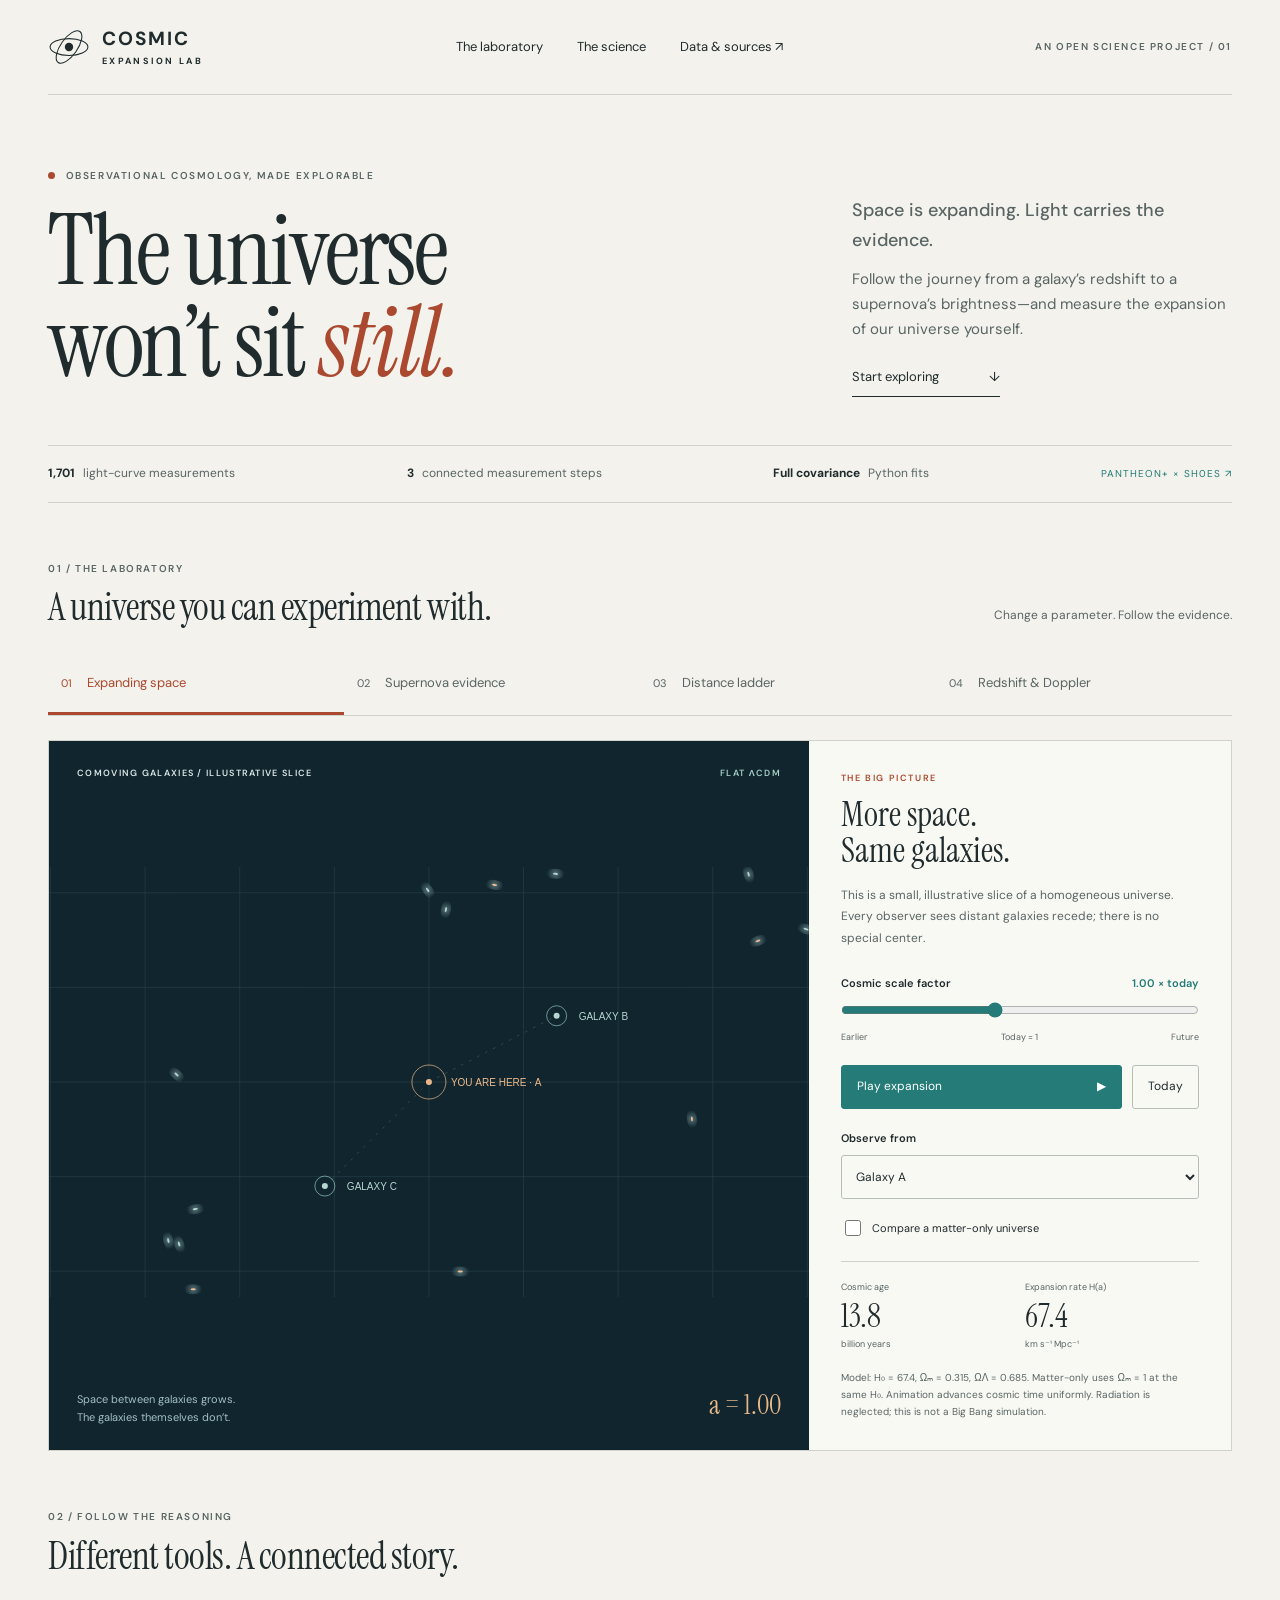
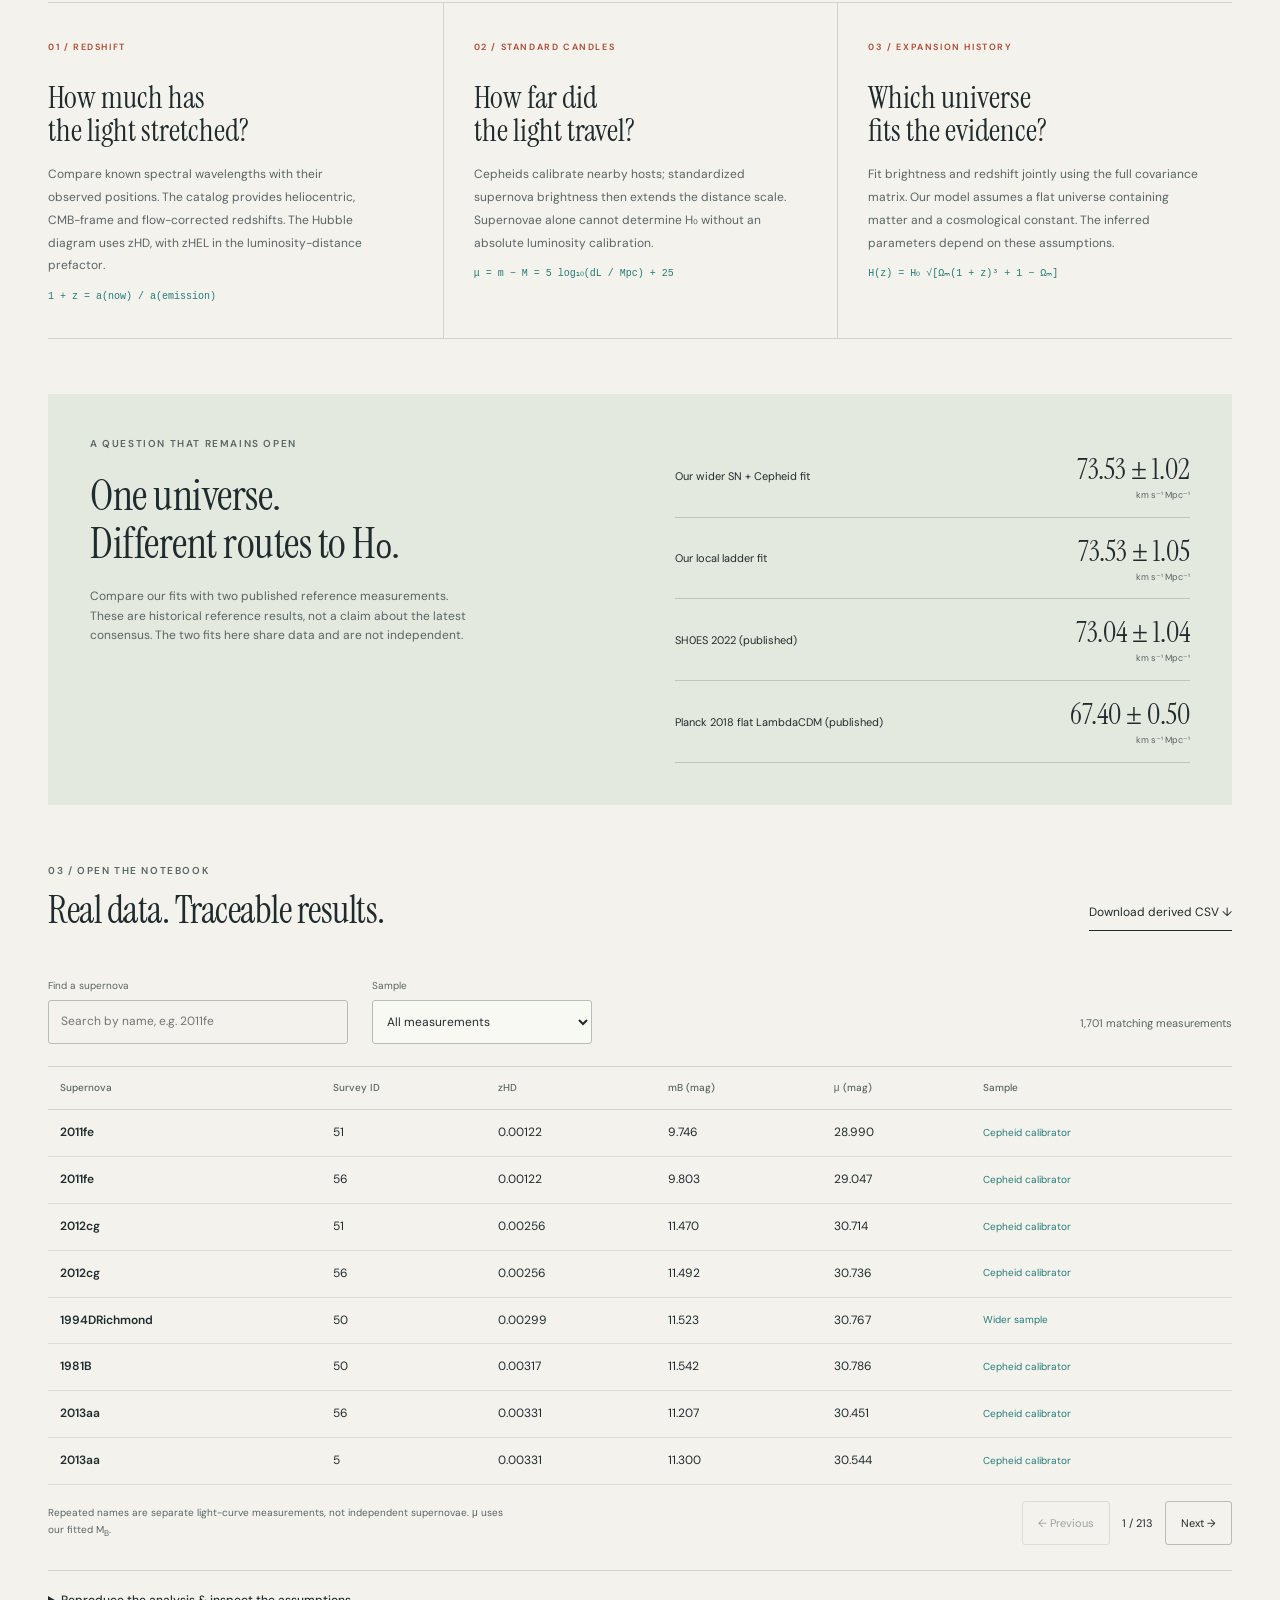
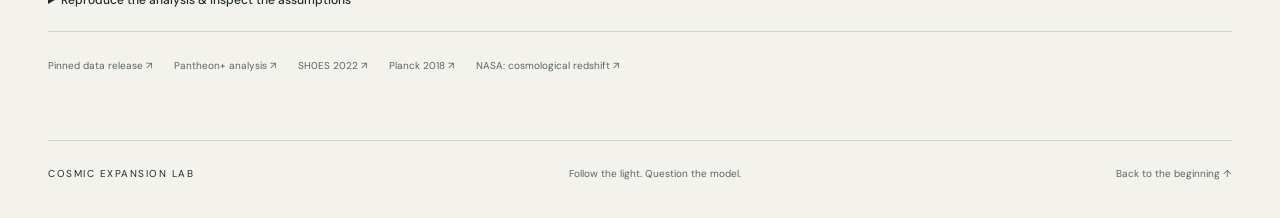
==== web/index.html @ a5940d24 "Build cosmic expansion lab with real Pantheon+ data and covariance fits" ====
<!doctype html>
<html lang="en">
<head>
  <meta charset="utf-8"><meta name="viewport" content="width=device-width,initial-scale=1">
  <title>Cosmic Expansion Lab — From light to the expanding universe</title>
  <meta name="description" content="Explore cosmic expansion with real Pantheon+ supernovae, Cepheid-calibrated distances, cosmological redshift and reproducible Python fits.">
  <link rel="stylesheet" href="style.css"><script src="app.js" defer></script>
</head>
<body>
<a class="skip" href="#laboratory">Skip to the laboratory</a>
<header><a class="brand" href="#"><svg viewBox="0 0 40 40" aria-hidden="true"><circle cx="20" cy="20" r="4"/><ellipse cx="20" cy="20" rx="18" ry="8" fill="none" stroke="currentColor"/><ellipse cx="20" cy="20" rx="8" ry="18" fill="none" stroke="currentColor" transform="rotate(35 20 20)"/></svg><span>COSMIC<span class="brand-sub">EXPANSION LAB</span></span></a><nav aria-label="Main navigation"><a href="#laboratory">The laboratory</a><a href="#methods">The science</a><a href="#catalog">Data & sources <span aria-hidden="true">↗</span></a></nav><span class="edition">AN OPEN SCIENCE PROJECT / 01</span></header>
<main>
<section class="intro"><div><p class="eyebrow"><span class="dot"></span> OBSERVATIONAL COSMOLOGY, MADE EXPLORABLE</p><h1>The universe<br>won’t sit <em>still.</em></h1></div><div class="intro-copy"><p>Space is expanding. Light carries the evidence.</p><p>Follow the journey from a galaxy’s redshift to a supernova’s brightness—and measure the expansion of our universe yourself.</p><a class="text-link" href="#laboratory">Start exploring <span aria-hidden="true">↓</span></a></div></section>
<div class="data-strip"><span><b id="count">1,701</b> light-curve measurements</span><span><b>3</b> connected measurement steps</span><span><b>Full covariance</b> Python fits</span><a href="https://github.com/PantheonPlusSH0ES/DataRelease" target="_blank" rel="noreferrer">PANTHEON+ × SH0ES <span aria-hidden="true">↗</span></a></div>
<section id="laboratory" aria-labelledby="lab-title"><div class="section-heading"><div><p class="eyebrow">01 / THE LABORATORY</p><h2 id="lab-title">A universe you can experiment with.</h2></div><p>Change a parameter. Follow the evidence.</p></div>
<div class="tabs" role="tablist" aria-label="Experiments"><button id="tab-expansion" role="tab" aria-selected="true" aria-controls="panel-expansion" data-panel="expansion">01 <span>Expanding space</span></button><button id="tab-evidence" role="tab" aria-selected="false" aria-controls="panel-evidence" tabindex="-1" data-panel="evidence">02 <span>Supernova evidence</span></button><button id="tab-ladder" role="tab" aria-selected="false" aria-controls="panel-ladder" tabindex="-1" data-panel="ladder">03 <span>Distance ladder</span></button><button id="tab-redshift" role="tab" aria-selected="false" aria-controls="panel-redshift" tabindex="-1" data-panel="redshift">04 <span>Redshift & Doppler</span></button></div>
<div id="load-status" role="status">Loading the pinned scientific dataset…</div>
<section class="experiment" id="panel-expansion" role="tabpanel" aria-labelledby="tab-expansion"><div class="visual"><div class="visual-top"><span>COMOVING GALAXIES / ILLUSTRATIVE SLICE</span><span class="live">FLAT ΛCDM</span></div><canvas id="universe" role="img" aria-label="Illustrative galaxy positions separating as the cosmic scale factor increases. Galaxies retain their physical size."></canvas><div class="visual-bottom"><span>Space between galaxies grows.<br>The galaxies themselves don’t.</span><span id="scale-badge">a = 1.00</span></div></div><aside class="controls"><p class="eyebrow">THE BIG PICTURE</p><h3>More space.<br>Same galaxies.</h3><p>This is a small, illustrative slice of a homogeneous universe. Every observer sees distant galaxies recede; there is no special center.</p><label for="scale">Cosmic scale factor <output id="scale-output">1.00 × today</output></label><input id="scale" type="range" min="0.25" max="2" step="any" value="1"><div class="range-ends"><span>Earlier</span><span>Today = 1</span><span>Future</span></div><div class="button-row"><button id="play" class="primary">Play expansion <span aria-hidden="true">▶</span></button><button id="today">Today</button></div><label for="observer">Observe from</label><select id="observer"><option value="0">Galaxy A</option><option value="1">Galaxy B</option><option value="2">Galaxy C</option></select><label class="check"><input id="matter-only" type="checkbox"> Compare a matter-only universe</label><div class="readouts"><div><span>Cosmic age</span><b id="age">—</b><small>billion years</small></div><div><span>Expansion rate H(a)</span><b id="hubble">—</b><small>km s⁻¹ Mpc⁻¹</small></div></div><p class="fine">Model: H₀ = 67.4, Ωₘ = 0.315, ΩΛ = 0.685. Matter-only uses Ωₘ = 1 at the same H₀. Animation advances cosmic time uniformly. Radiation is neglected; this is not a Big Bang simulation.</p></aside></section>
<section class="experiment" id="panel-evidence" role="tabpanel" aria-labelledby="tab-evidence" hidden><div class="visual plot"><div class="visual-top"><span>THE HUBBLE DIAGRAM / REAL MEASUREMENTS</span><span id="plot-count"></span></div><canvas id="hubble-plot" role="img" aria-label="Measured supernova distance modulus versus logarithmic redshift, with a flat LambdaCDM prediction. The data table below provides numeric values."></canvas><div class="visual-bottom"><span><i class="legend-dot"></i> Supernovae <i class="legend-line"></i> Your model</span><span id="plot-detail">Select a point to inspect a supernova</span></div></div><aside class="controls"><p class="eyebrow">STANDARDIZABLE CANDLES</p><h3>Fainter means<br>farther away.</h3><p>Type Ia supernovae provide distances after brightness corrections. Compare real measurements with your cosmological model.</p><label for="h0">Hubble constant H₀ <output id="h0-output">73.0</output></label><input id="h0" type="range" min="55" max="85" step="any" value="73"><label for="omega">Matter fraction Ωₘ <output id="omega-output">0.33</output></label><input id="omega" type="range" min="0.1" max="0.6" step="any" value="0.33"><label class="check"><input id="residuals" type="checkbox"> Show residuals from your model</label><button id="best-fit" class="primary">Restore Python best fit <span aria-hidden="true">↗</span></button><div class="fit-result"><span>FULL-COVARIANCE PYTHON FIT</span><b id="fit-value">—</b><small>km s⁻¹ Mpc⁻¹ · local Gaussian 1σ</small><p id="fit-meta"></p></div><p class="fine">Only non-calibrators with zHD &gt; 0.01 are plotted. Distances use the Python fit’s fixed absolute magnitude. Slider changes are model previews, not new fits. Point selection is also available below.</p><label for="sn-select">Inspect a plotted measurement</label><select id="sn-select"></select></aside></section>
<section class="experiment" id="panel-ladder" role="tabpanel" aria-labelledby="tab-ladder" hidden><div class="ladder-visual"><p class="eyebrow">FROM NEARBY STARS TO DISTANT GALAXIES</p><h3>One measurement<br>builds on another.</h3><ol class="ladder"><li><span class="rung">01</span><div><h4>Geometric anchors</h4><p>Parallaxes, eclipsing binaries and masers set absolute distances.</p><span class="tag">UPSTREAM CALIBRATION</span></div></li><li><span class="rung">02</span><div><h4>Cepheid variable stars</h4><p>The period–luminosity relation gives distances to nearby supernova host galaxies.</p><span class="tag">RELEASED HOST DISTANCES</span></div></li><li><span class="rung">03</span><div><h4>Type Ia supernovae</h4><p>Calibrate their standardized luminosity, then reach into the Hubble flow.</p><span class="tag">FITTED HERE WITH FULL COVARIANCE</span></div></li></ol></div><aside class="controls"><p class="eyebrow">INSPECT A REAL CALIBRATOR</p><h3>A bridge<br>between scales.</h3><label for="calibrator">Supernova / survey / row</label><select id="calibrator"></select><div class="calibration-values"><div><span>Cepheid host modulus μ</span><b id="ceph-mu">—</b></div><div><span>Host distance</span><b id="ceph-distance">—</b></div><div><span>Standardized apparent m<sub>B</sub></span><b id="ceph-mb">—</b></div><div><span>Individual M<sub>B</sub> = m<sub>B</sub> − μ</span><b id="ceph-absolute">—</b></div></div><div class="fit-result"><span>LOCAL LADDER FIT · FIXED Ωₘ = 0.3</span><b id="local-value">—</b><small>km s⁻¹ Mpc⁻¹ · local Gaussian 1σ</small></div><p class="fine">An individual calibrator is noisy. The Python analysis fits the correlated sample jointly. It uses published Cepheid-host distance moduli; it does not remeasure raw Cepheid periods or photometry.</p></aside></section>
<section class="experiment" id="panel-redshift" role="tabpanel" aria-labelledby="tab-redshift" hidden><div class="redshift-visual"><div class="visual-top"><span>LIGHT STRETCHES WITH SPACE</span><span>WAVELENGTH DEMONSTRATION</span></div><canvas id="wave" role="img" aria-label="Illustration of a rest-frame wave and a longer observed wave. This is not a measured spectrum."></canvas><div class="equation">1 + z = λ<sub>observed</sub> / λ<sub>rest</sub></div><p>Measured redshift. Illustrative spectral line.</p></div><aside class="controls"><p class="eyebrow">READING THE LIGHT</p><h3>A shift<br>toward red.</h3><label for="redshift-sn">Use a real catalog redshift</label><select id="redshift-sn"></select><label for="redshift-z">Heliocentric redshift z <output id="z-output">0.10</output></label><input id="redshift-z" type="range" min="0" max="2.3" step="any" value="0.1"><p id="z-origin" class="fine"></p><label for="line">Illustrative rest-frame line</label><select id="line"><option value="656.28">Hα · 656.28 nm</option><option value="486.13">Hβ · 486.13 nm</option><option value="500.7">[O III] · 500.70 nm</option></select><div class="calibration-values"><div><span>Observed wavelength</span><b id="observed-wave">—</b></div><div><span>Low-z approximation cz</span><b id="cz">—</b></div><div><span>Relativistic Doppler equivalent</span><b id="doppler">—</b></div></div><p class="notice">Cosmological redshift is caused by expanding space. The Doppler equivalent is a comparison, not the galaxy’s cosmological recession velocity. The approximation v ≈ cz is useful only at low redshift.</p></aside></section>
</section>
<section id="methods"><div class="section-heading"><div><p class="eyebrow">02 / FOLLOW THE REASONING</p><h2>Different tools. A connected story.</h2></div></div><div class="method-grid"><article><span class="method-number">01 / REDSHIFT</span><h3>How much has<br>the light stretched?</h3><p>Compare known spectral wavelengths with their observed positions. The catalog provides heliocentric, CMB-frame and flow-corrected redshifts. The Hubble diagram uses zHD, with zHEL in the luminosity-distance prefactor.</p><code>1 + z = a(now) / a(emission)</code></article><article><span class="method-number">02 / STANDARD CANDLES</span><h3>How far did<br>the light travel?</h3><p>Cepheids calibrate nearby hosts; standardized supernova brightness then extends the distance scale. Supernovae alone cannot determine H₀ without an absolute luminosity calibration.</p><code>μ = m − M = 5 log₁₀(dL / Mpc) + 25</code></article><article><span class="method-number">03 / EXPANSION HISTORY</span><h3>Which universe<br>fits the evidence?</h3><p>Fit brightness and redshift jointly using the full covariance matrix. Our model assumes a flat universe containing matter and a cosmological constant. The inferred parameters depend on these assumptions.</p><code>H(z) = H₀ √[Ωₘ(1 + z)³ + 1 − Ωₘ]</code></article></div></section>
<section class="comparison"><div><p class="eyebrow">A QUESTION THAT REMAINS OPEN</p><h2>One universe.<br>Different routes to H₀.</h2><p>Compare our fits with two published reference measurements. These are historical reference results, not a claim about the latest consensus. The two fits here share data and are not independent.</p></div><div id="comparison-values" class="comparison-values"></div></section>
<section id="catalog"><div class="section-heading"><div><p class="eyebrow">03 / OPEN THE NOTEBOOK</p><h2>Real data. Traceable results.</h2></div><a class="download" href="data/supernovae.csv" download>Download derived CSV <span aria-hidden="true">↓</span></a></div><div class="catalog-tools"><label for="search">Find a supernova <input id="search" type="search" placeholder="Search by name, e.g. 2011fe"></label><label for="sample">Sample <select id="sample"><option value="all">All measurements</option><option value="calibrators">Cepheid calibrators</option><option value="flow">SH0ES Hubble flow</option></select></label><span id="table-count" role="status"></span></div><div class="table-wrap"><table><caption class="sr-only">Pantheon+ measurements; repeated names are separate survey light curves.</caption><thead><tr><th scope="col">Supernova</th><th scope="col">Survey ID</th><th scope="col">zHD</th><th scope="col">mB (mag)</th><th scope="col">μ (mag)</th><th scope="col">Sample</th></tr></thead><tbody id="table-body"></tbody></table></div><div class="table-footer"><p>Repeated names are separate light-curve measurements, not independent supernovae. μ uses our fitted M<sub>B</sub>.</p><div><button id="previous">← Previous</button><span id="page"></span><button id="next">Next →</button></div></div><details><summary>Reproduce the analysis & inspect the assumptions</summary><div class="details-body"><p>In the repository root, install dependencies and run:</p><pre>python -m pip install -r requirements.txt
python analysis/download_data.py
python analysis/fit.py
python -m unittest discover -s tests
python -m http.server 8000 --directory web</pre><p>The pipeline verifies SHA-256 hashes against a pinned upstream commit, fits the full STAT+SYS covariance with a Cholesky solve, and exports the CSV, browser JSON, and publication-ready Hubble diagram. The local fit uses the supplied SH0ES Hubble-flow flags plus calibrators; the wider fit uses zHD &gt; 0.01 plus calibrators. Uncertainties are local Gaussian curvature estimates, not posterior intervals.</p><p>Raw spectra, raw Cepheid photometry, BAO measurements and CMB maps are not fitted here. Geometric anchors enter through the released Cepheid-host moduli. This is a reproducible fit to released data products, not a reproduction of every step in the SH0ES pipeline.</p></div></details><div class="sources"><a href="https://github.com/PantheonPlusSH0ES/DataRelease/tree/c447f0fea703fcd0fff57de5000947b5ca81286b" target="_blank" rel="noreferrer">Pinned data release ↗</a><a href="https://arxiv.org/abs/2202.04077" target="_blank" rel="noreferrer">Pantheon+ analysis ↗</a><a href="https://arxiv.org/abs/2112.04510" target="_blank" rel="noreferrer">SH0ES 2022 ↗</a><a href="https://arxiv.org/abs/1807.06209" target="_blank" rel="noreferrer">Planck 2018 ↗</a><a href="https://science.nasa.gov/mission/hubble/science/science-behind-the-discoveries/hubble-cosmological-redshift/" target="_blank" rel="noreferrer">NASA: cosmological redshift ↗</a></div></section>
</main><footer><span>COSMIC EXPANSION LAB</span><span>Follow the light. Question the model.</span><a href="#">Back to the beginning ↑</a></footer>
</body></html>
---- web/style.css ----
@import url('https://fonts.googleapis.com/css2?family=DM+Sans:wght@400;500;600;700&family=Instrument+Serif:ital@0;1&display=swap');
:root{--paper:#f3f2ec;--ink:#202b2d;--muted:#596564;--line:#d0d3cb;--rust:#aa492f;--teal:#247b77;--night:#10252d;--serif:'Instrument Serif',Georgia,serif;--sans:'DM Sans',Arial,sans-serif}*{box-sizing:border-box}html{scroll-behavior:smooth;scroll-padding-top:24px}body{margin:0;background:var(--paper);color:var(--ink);font:15px/1.65 var(--sans)}a{color:inherit;text-decoration:none}button,input,select{font:inherit}button,a,input,select,summary{-webkit-tap-highlight-color:transparent}button,select,summary{cursor:pointer}button,a,input,select,summary{outline-offset:5px}button:focus-visible,a:focus-visible,input:focus-visible,select:focus-visible,summary:focus-visible{outline:3px solid #b75331}button{border:1px solid #b7beb7;background:transparent;color:var(--ink);padding:10px 15px;min-height:44px;border-radius:3px;transition:background .15s}button:hover{background:#e2e5db}button:disabled{opacity:.4;cursor:default}header,main,footer{width:min(1440px,calc(100% - 96px));margin:auto}header{display:flex;justify-content:space-between;align-items:center;padding:26px 0;border-bottom:1px solid var(--line);gap:24px}.brand{display:flex;align-items:center;gap:12px;font-weight:700;font-size:19px;letter-spacing:2px;line-height:1.2}.brand svg{width:42px;fill:currentColor}.brand-sub{display:block;font-size:9px;letter-spacing:2.3px;margin-top:5px}nav{display:flex;gap:34px;font-size:13px}nav a:hover,.sources a:hover{color:var(--rust)}.edition,.eyebrow,.visual-top,.method-number,.tag{font-size:10px;letter-spacing:1.6px;font-weight:600}.edition{color:var(--muted)}.intro{display:grid;grid-template-columns:1.3fr 1fr;align-items:center;gap:70px;padding:66px 0 48px}.eyebrow{margin:0 0 20px;color:var(--muted)}.dot{display:inline-block;width:7px;height:7px;border-radius:50%;background:var(--rust);margin-right:7px}h1,h2,h3,h4,p{margin-top:0}h1{font:clamp(64px,7.7vw,116px)/.94 var(--serif);letter-spacing:-2.5px;margin:0}h1 em{font-weight:400;color:var(--rust)}.intro-copy{max-width:380px;margin:35px 0 0 auto}.intro-copy p:first-child{font-size:18px;font-weight:500;margin-bottom:12px}.intro-copy p{color:var(--muted);font-size:15px}.text-link{display:inline-flex;gap:50px;border-bottom:1px solid var(--ink);padding:9px 0;font-size:13px}.data-strip{display:flex;align-items:center;justify-content:space-between;border-block:1px solid var(--line);padding:18px 0;font-size:12px;color:var(--muted);gap:20px}.data-strip b{color:var(--ink);margin-right:5px}.data-strip a{font-size:10px;letter-spacing:1px;color:var(--teal)}.section-heading{display:flex;justify-content:space-between;align-items:end;gap:24px;margin:58px 0 25px}.section-heading .eyebrow{margin-bottom:10px}h2{font:38px/1.1 var(--serif);margin:0;letter-spacing:-.5px}.section-heading>p{color:var(--muted);font-size:12px;margin:0 0 3px}.tabs{display:grid;grid-template-columns:repeat(4,1fr);border-bottom:1px solid var(--line)}.tabs button{border:0;border-radius:0;padding:18px 13px;text-align:left;font-size:11px;color:var(--muted);border-bottom:3px solid transparent}.tabs button span{font-size:13px;margin-left:12px}.tabs button[aria-selected=true]{color:var(--rust);border-bottom-color:var(--rust)}.experiment{display:grid;grid-template-columns:minmax(0,1.8fr) minmax(280px,1fr);margin-top:24px;border:1px solid var(--line);min-height:570px}[hidden]{display:none!important}.visual{position:relative;background:var(--night);color:#d9e6e6;min-height:570px;display:flex;flex-direction:column;overflow:hidden}.visual-top{display:flex;justify-content:space-between;gap:20px;padding:25px 28px;font-size:9px;letter-spacing:1.3px;z-index:1}.live{color:#a2cec5}.visual canvas{width:100%;height:420px;display:block;flex:1;min-height:300px}.visual-bottom{display:flex;justify-content:space-between;align-items:end;gap:12px;font-size:11px;line-height:1.6;padding:24px 28px;color:#a4bfc4;min-height:85px}.visual-bottom #scale-badge{font-size:27px;font-family:var(--serif);color:#e8ba88}.controls{padding:30px 32px;background:#f9f9f4}.controls .eyebrow{font-size:9px;margin-bottom:12px;color:var(--rust)}h3{font:34px/1.05 var(--serif);margin-bottom:16px}.controls>p:not(.eyebrow):not(.fine):not(.notice){font-size:12px;color:var(--muted);line-height:1.8;margin-bottom:24px}.controls label:not(.check){display:flex;justify-content:space-between;gap:10px;font-size:11px;font-weight:600;margin-top:18px;margin-bottom:8px}.controls output{color:var(--teal);font-variant-numeric:tabular-nums}.controls input[type=range]{width:100%;accent-color:var(--teal);height:20px;margin:0;cursor:pointer}.range-ends{display:flex;justify-content:space-between;font-size:9px;color:var(--muted);margin-top:3px}.button-row{display:flex;gap:10px;margin:20px 0}.primary{background:var(--teal);border-color:var(--teal);color:white;font-size:12px;width:100%;display:flex;justify-content:space-between;align-items:center}.primary:hover{background:#185e5b}.button-row>button{font-size:12px;white-space:nowrap}select{border:1px solid #b7beb7;padding:10px;background:#f9f9f4;width:100%;border-radius:3px;min-height:44px;color:var(--ink);font-size:12px}.check{display:flex;gap:8px;align-items:center;font-size:11px;margin:18px 0}.check input{accent-color:var(--teal);width:16px;height:16px}.readouts{display:grid;grid-template-columns:1fr 1fr;border-top:1px solid var(--line);padding-top:18px;gap:10px;margin-top:22px}.readouts span,.readouts small{display:block;font-size:9px;color:var(--muted)}.readouts b{font:32px var(--serif)}.controls .fine,.fine{font-size:10px;line-height:1.7;color:var(--muted);margin:17px 0 0}.fit-result{padding:20px 0;border-block:1px solid var(--line);margin-top:25px}.fit-result>span{display:block;font-size:8px;letter-spacing:1px;color:var(--muted)}.fit-result b{display:block;font:35px/1.3 var(--serif);color:var(--teal)}.fit-result small{font-size:9px;color:var(--muted)}.fit-result p{font-size:10px;margin:8px 0 0}.legend-dot{display:inline-block;border-radius:50%;width:6px;height:6px;background:#93c9c3;margin:0 6px 0 0}.legend-line{display:inline-block;width:18px;border-top:2px solid #eeb280;margin:0 6px 3px 12px}.plot .visual-bottom{align-items:center;flex-wrap:wrap}#plot-detail{font-size:10px;max-width:230px}.ladder-visual{padding:40px 48px;background:#e4e9df}.ladder-visual>h3{font-size:44px}.ladder{list-style:none;padding:0;margin:32px 0 0}.ladder li{display:flex;gap:24px;position:relative;padding-bottom:28px}.ladder li:not(:last-child):before{content:'';position:absolute;left:19px;top:40px;bottom:0;border-left:1px solid #a6b7a8}.rung{width:40px;height:40px;flex-shrink:0;border-radius:50%;display:grid;place-items:center;border:1px solid #a6b7a8;font-size:11px;background:#e4e9df}.ladder h4{font:24px var(--serif);margin:2px 0 5px}.ladder p{font-size:12px;color:var(--muted);max-width:340px;margin-bottom:8px}.tag{font-size:8px;color:#27665b;letter-spacing:1px}.calibration-values{margin-top:22px}.calibration-values>div{display:flex;align-items:center;justify-content:space-between;gap:18px;padding:13px 0;border-bottom:1px solid var(--line)}.calibration-values span{font-size:10px;color:var(--muted)}.calibration-values b{font-size:14px;font-weight:500;white-space:nowrap}.redshift-visual{background:var(--night);color:#d9e6e6;display:flex;flex-direction:column;justify-content:space-between;padding-bottom:45px}.redshift-visual canvas{width:100%;height:300px}.equation{font:clamp(24px,3vw,40px) var(--serif);text-align:center;padding:20px}.redshift-visual>p{text-align:center;color:#a4bfc4;font-size:11px}.notice{font-size:11px;line-height:1.7;border-left:2px solid var(--rust);padding-left:12px;margin-top:20px;color:var(--muted)}.method-grid{display:grid;grid-template-columns:repeat(3,1fr);border-block:1px solid var(--line)}.method-grid article{padding:30px 30px 32px 0}.method-grid article+article{padding-left:30px;border-left:1px solid var(--line)}.method-number{font-size:9px;color:var(--rust)}.method-grid h3{font-size:31px;margin:24px 0 16px}.method-grid p{font-size:12px;color:var(--muted);line-height:1.9;max-width:330px}.method-grid code{font-size:10px;color:var(--teal);display:block;white-space:normal}.comparison{margin-top:55px;padding:42px;background:#e4e9df;display:grid;grid-template-columns:1fr 1fr;gap:70px}.comparison h2{font-size:43px;margin-bottom:20px}.comparison p:not(.eyebrow){font-size:12px;color:var(--muted);max-width:380px}.comparison-values>div{padding:14px 0;border-bottom:1px solid #bac7b9;display:flex;justify-content:space-between;gap:24px;align-items:center}.comparison-values span{font-size:11px;max-width:170px}.comparison-values b{font:29px var(--serif);white-space:nowrap}.comparison-values small{display:block;font-size:9px;color:var(--muted);text-align:right}.download{font-size:12px;border-bottom:1px solid;padding:8px 0}.catalog-tools{display:flex;align-items:end;gap:24px;padding:22px 0}.catalog-tools label{font-size:10px;color:var(--muted)}.catalog-tools input{display:block;width:300px;border:1px solid #b7beb7;background:transparent;padding:11px 12px;font-size:12px;margin-top:5px;border-radius:3px;min-height:44px}.catalog-tools select{display:block;width:220px;margin-top:5px}.catalog-tools>span{font-size:11px;color:var(--muted);margin-left:auto;padding:12px 0}.table-wrap{overflow-x:auto}table{width:100%;border-collapse:collapse;font-size:12px;text-align:left;white-space:nowrap}th{font-size:10px;font-weight:500;color:var(--muted);border-block:1px solid var(--line);padding:13px 12px}td{padding:13px 12px;border-bottom:1px solid #dcdfd6}td:first-child{font-weight:600}td:last-child{font-size:10px;color:var(--teal)}.table-footer{display:flex;justify-content:space-between;align-items:center;gap:20px;margin:16px 0 25px}.table-footer p{font-size:10px;color:var(--muted);max-width:470px;margin:0}.table-footer>div{display:flex;align-items:center;gap:12px;white-space:nowrap}.table-footer button,.table-footer span{font-size:11px}details{border-block:1px solid var(--line);padding:20px 0;font-size:12px}summary{font-weight:500}.details-body{max-width:800px;margin-top:20px;color:var(--muted)}pre{padding:20px;background:#e5e8df;overflow:auto;font-size:12px;color:var(--ink)}.sources{display:flex;gap:22px;flex-wrap:wrap;padding:26px 0;font-size:10px;color:var(--muted)}footer{display:flex;justify-content:space-between;gap:20px;margin-top:40px;border-top:1px solid var(--line);padding:25px 0 35px;font-size:10px;color:var(--muted)}footer span:first-child{letter-spacing:1.5px;color:var(--ink)}#load-status{padding:10px 0;font-size:12px;color:var(--rust)}#load-status:empty{display:none}.skip,.sr-only{position:absolute;width:1px;height:1px;overflow:hidden;clip:rect(0,0,0,0)}.skip:focus{width:auto;height:auto;clip:auto;background:white;padding:10px;z-index:10}
@media(min-width:1500px){.visual canvas{height:460px}.intro{padding-top:80px}}
@media(max-width:1050px){header,main,footer{width:calc(100% - 48px)}.edition{display:none}.intro{gap:30px}.controls{padding:25px 22px}.experiment{grid-template-columns:minmax(0,1.4fr) minmax(280px,1fr)}.tabs button{padding-inline:5px}.tabs button span{font-size:11px;margin-left:7px}.comparison{gap:35px;padding:30px}.catalog-tools input{width:250px}}
@media(max-width:760px){header,main,footer{width:calc(100% - 32px)}header{padding:20px 0}.brand{font-size:15px}.brand svg{width:34px}.brand-sub{font-size:7px}nav{gap:16px;font-size:11px}nav a:first-child{display:none}.intro{grid-template-columns:1fr;padding:40px 0 30px;gap:24px}h1{font-size:75px}.eyebrow{font-size:9px;letter-spacing:1px}.intro-copy{margin:0;max-width:480px}.intro-copy p{font-size:14px}.intro-copy p:first-child{font-size:16px}.data-strip{flex-wrap:wrap;gap:12px;font-size:10px}.data-strip a{font-size:8px}.section-heading{margin-top:40px}.section-heading>p{display:none}h2{font-size:31px}.tabs{grid-template-columns:1fr 1fr}.tabs button{padding:14px 8px;font-size:10px}.tabs button span{font-size:11px}.experiment{grid-template-columns:1fr;margin-top:16px}.visual{min-height:420px}.visual canvas{height:320px;min-height:250px}.visual-top{padding:20px;font-size:8px}.visual-bottom{padding:18px 20px;font-size:10px}.controls{padding:28px}.controls>p:not(.eyebrow):not(.fine):not(.notice){font-size:14px}.controls label:not(.check){font-size:12px}.controls .fine,.fine{font-size:11px}.method-grid{grid-template-columns:1fr}.method-grid article,.method-grid article+article{padding:26px 0;border-left:0}.method-grid article+article{border-top:1px solid var(--line)}.method-grid h3{margin-top:15px}.method-grid p{max-width:none;font-size:14px}.method-grid code{font-size:11px}.comparison{grid-template-columns:1fr;gap:15px;padding:26px}.comparison h2{font-size:38px}.comparison p:not(.eyebrow){font-size:13px}.comparison-values b{font-size:26px}.ladder-visual{padding:30px 26px}.ladder-visual>h3{font-size:36px}.ladder{margin-top:24px}.ladder li{gap:16px}.ladder p{font-size:13px}.section-heading{align-items:start;flex-direction:column;gap:14px}.catalog-tools{flex-wrap:wrap;gap:14px}.catalog-tools input{width:100%}.catalog-tools label:first-child{flex:1 1 100%}.catalog-tools select{width:190px}.catalog-tools>span{font-size:10px}.table-footer{align-items:start;flex-direction:column}.table-footer>div{width:100%;justify-content:space-between}.sources{gap:17px}footer{flex-wrap:wrap;margin-top:20px}footer span:nth-child(2){display:none}select,input[type=search]{font-size:16px}.redshift-visual canvas{height:250px}.equation{font-size:28px}.notice{font-size:12px}}
@media(prefers-reduced-motion:reduce){html{scroll-behavior:auto}*{transition:none!important}}

/* Keep the bitmap aspect ratio from changing the flex layout on redraw. */
.visual{justify-content:space-between}
.visual canvas{flex:0 0 auto;height:430px;min-height:0;min-width:0}
@media(max-width:760px){.visual canvas{height:320px}}
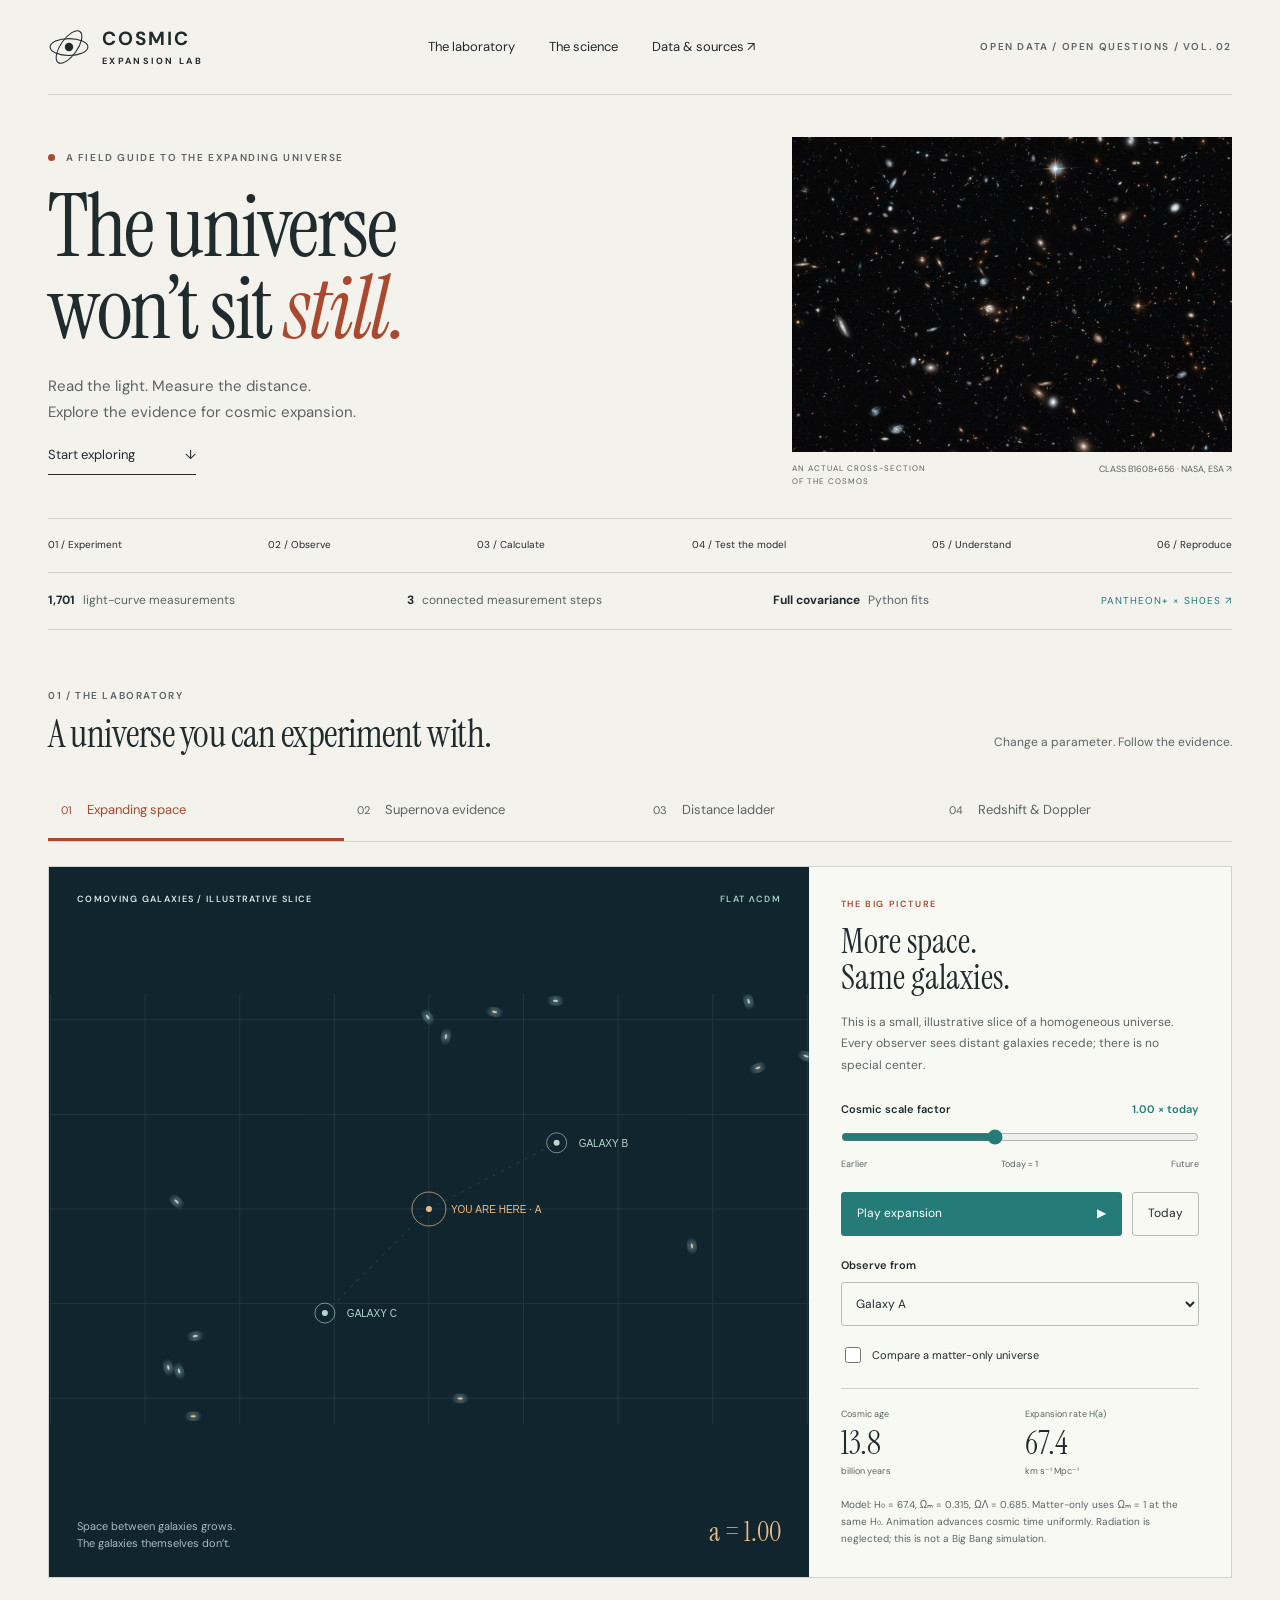
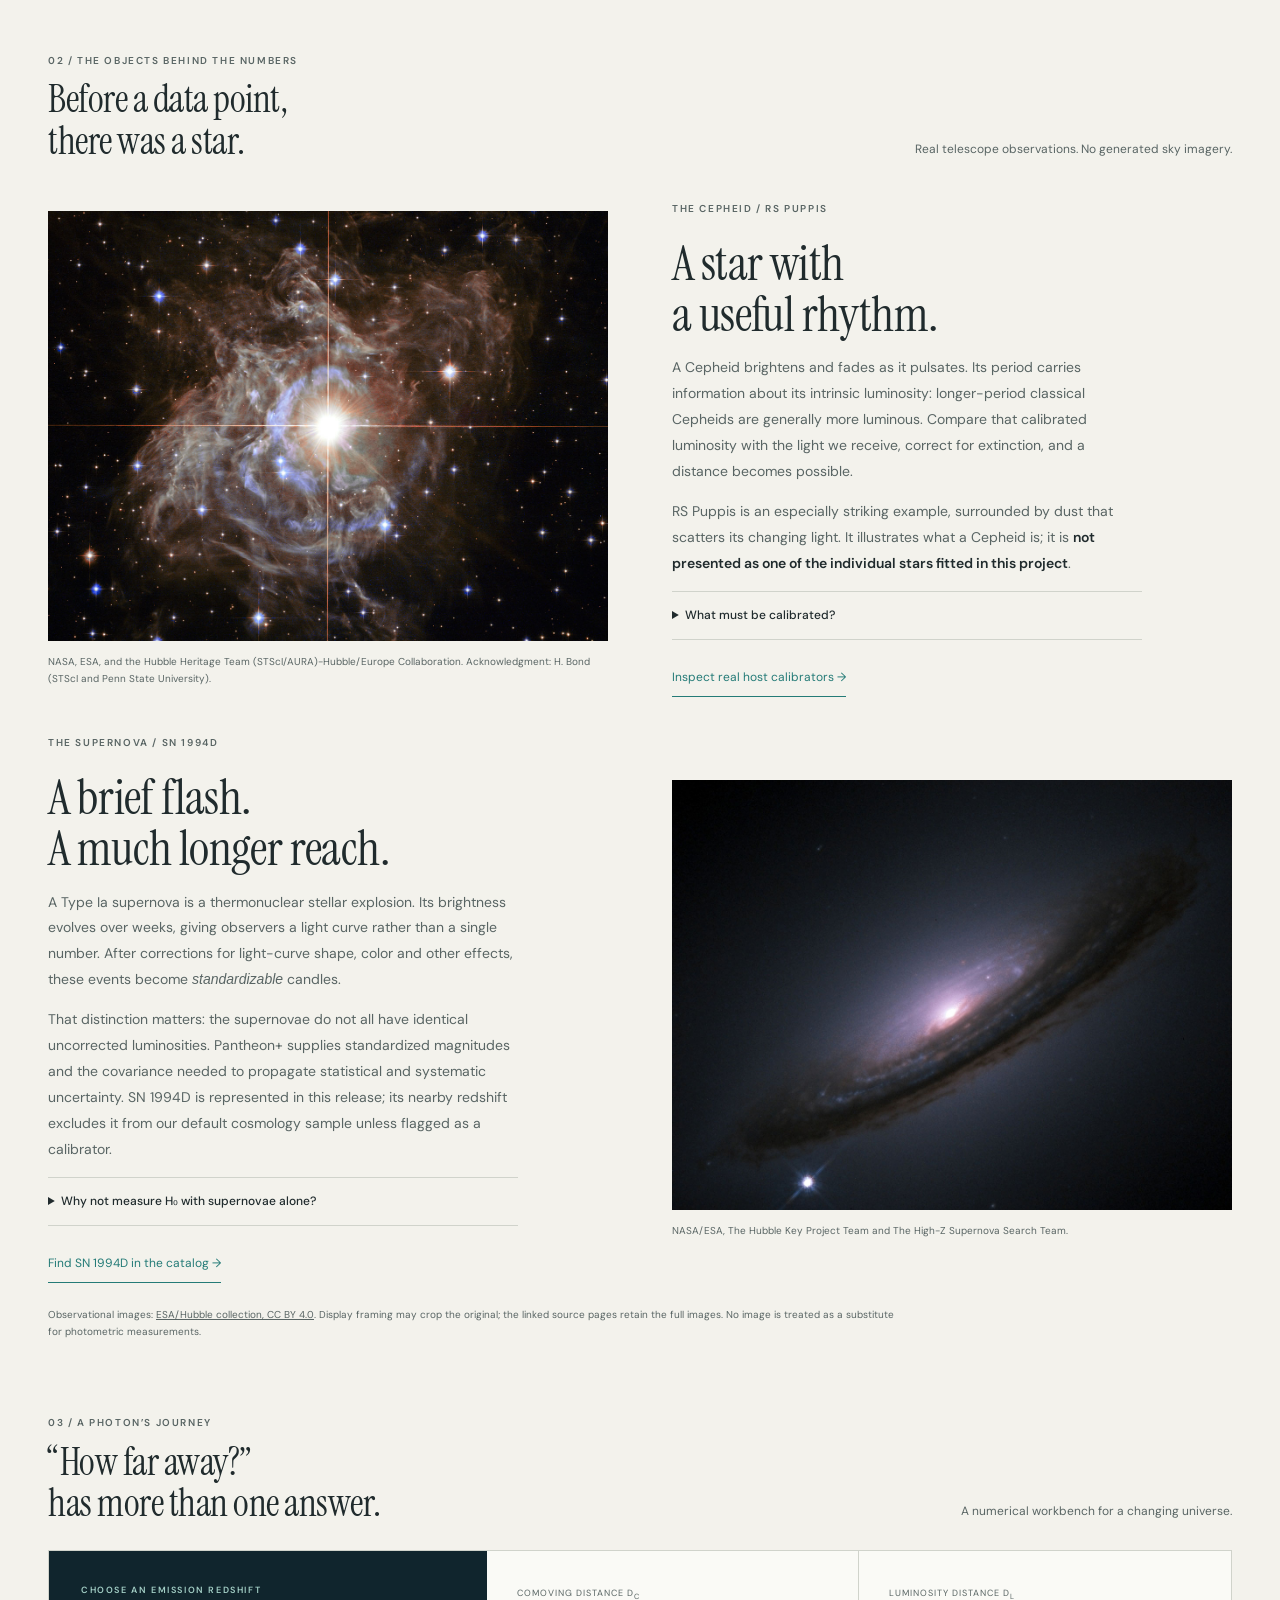
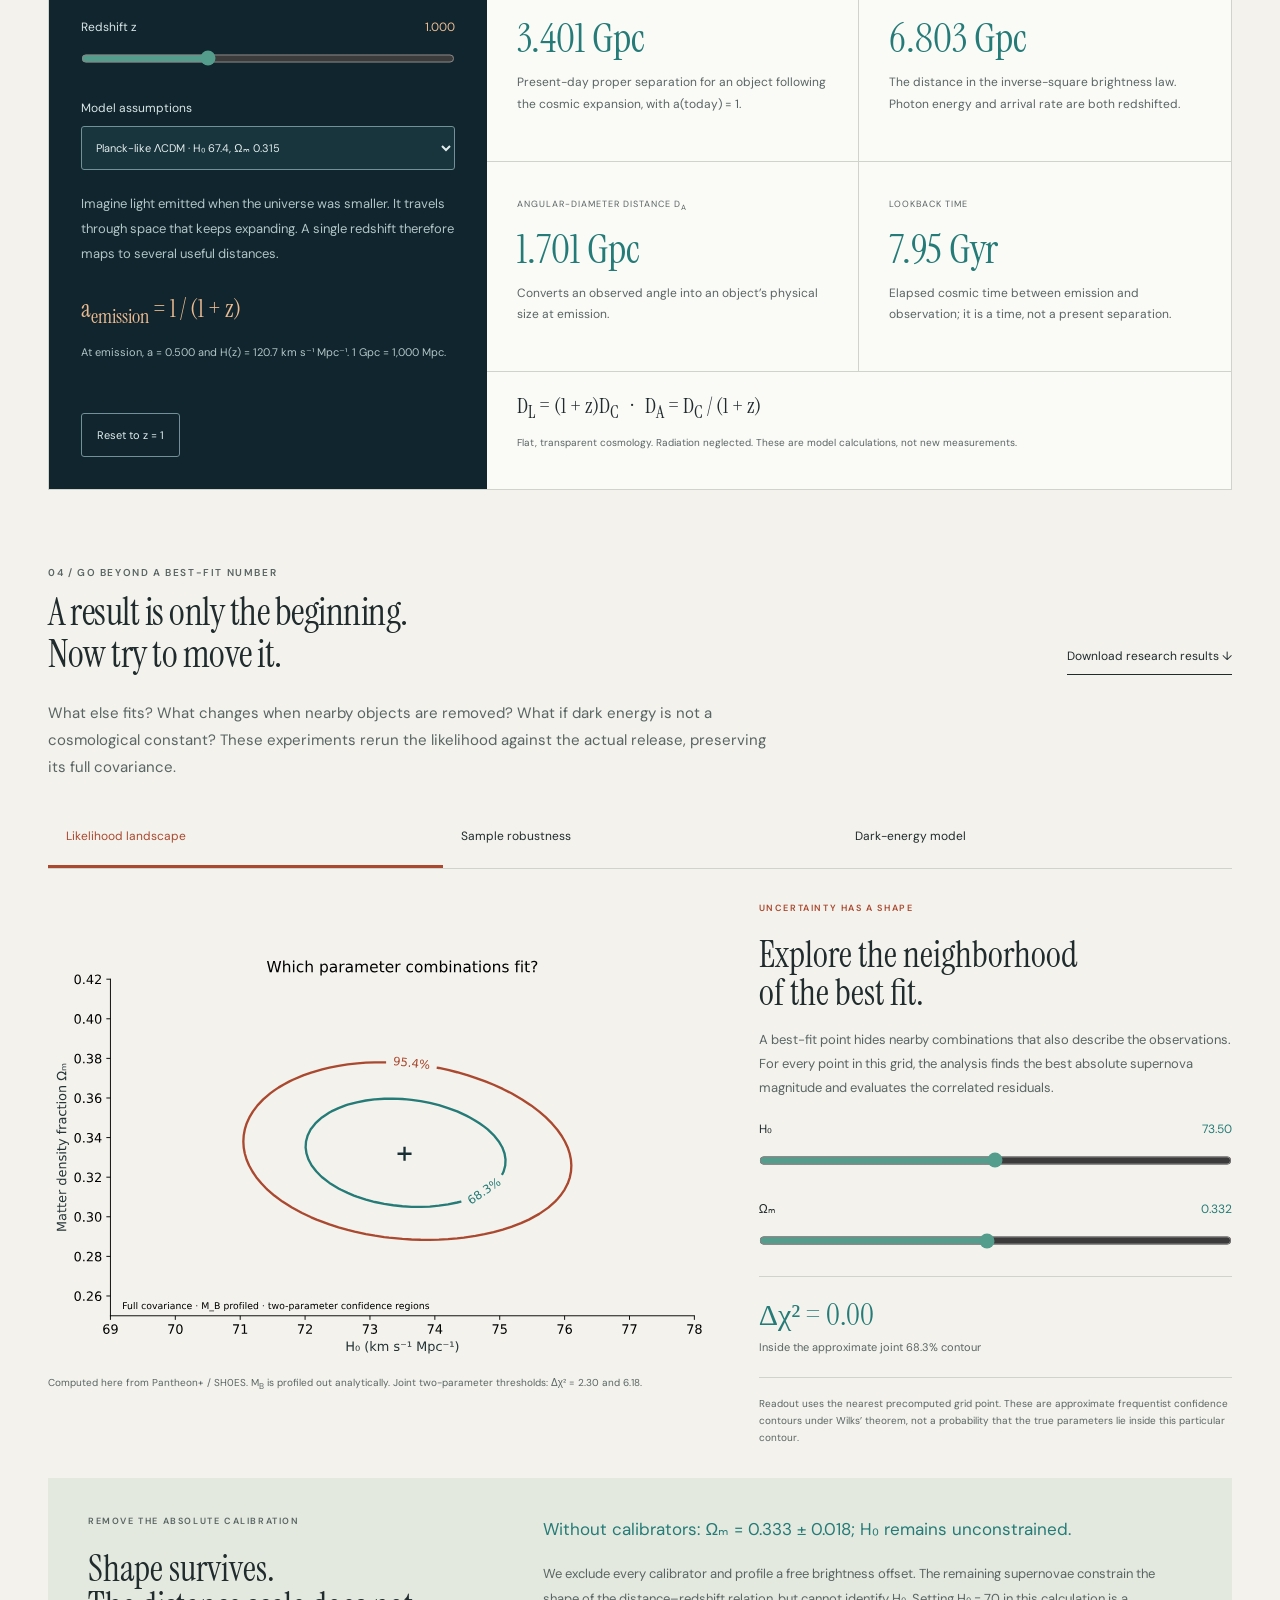
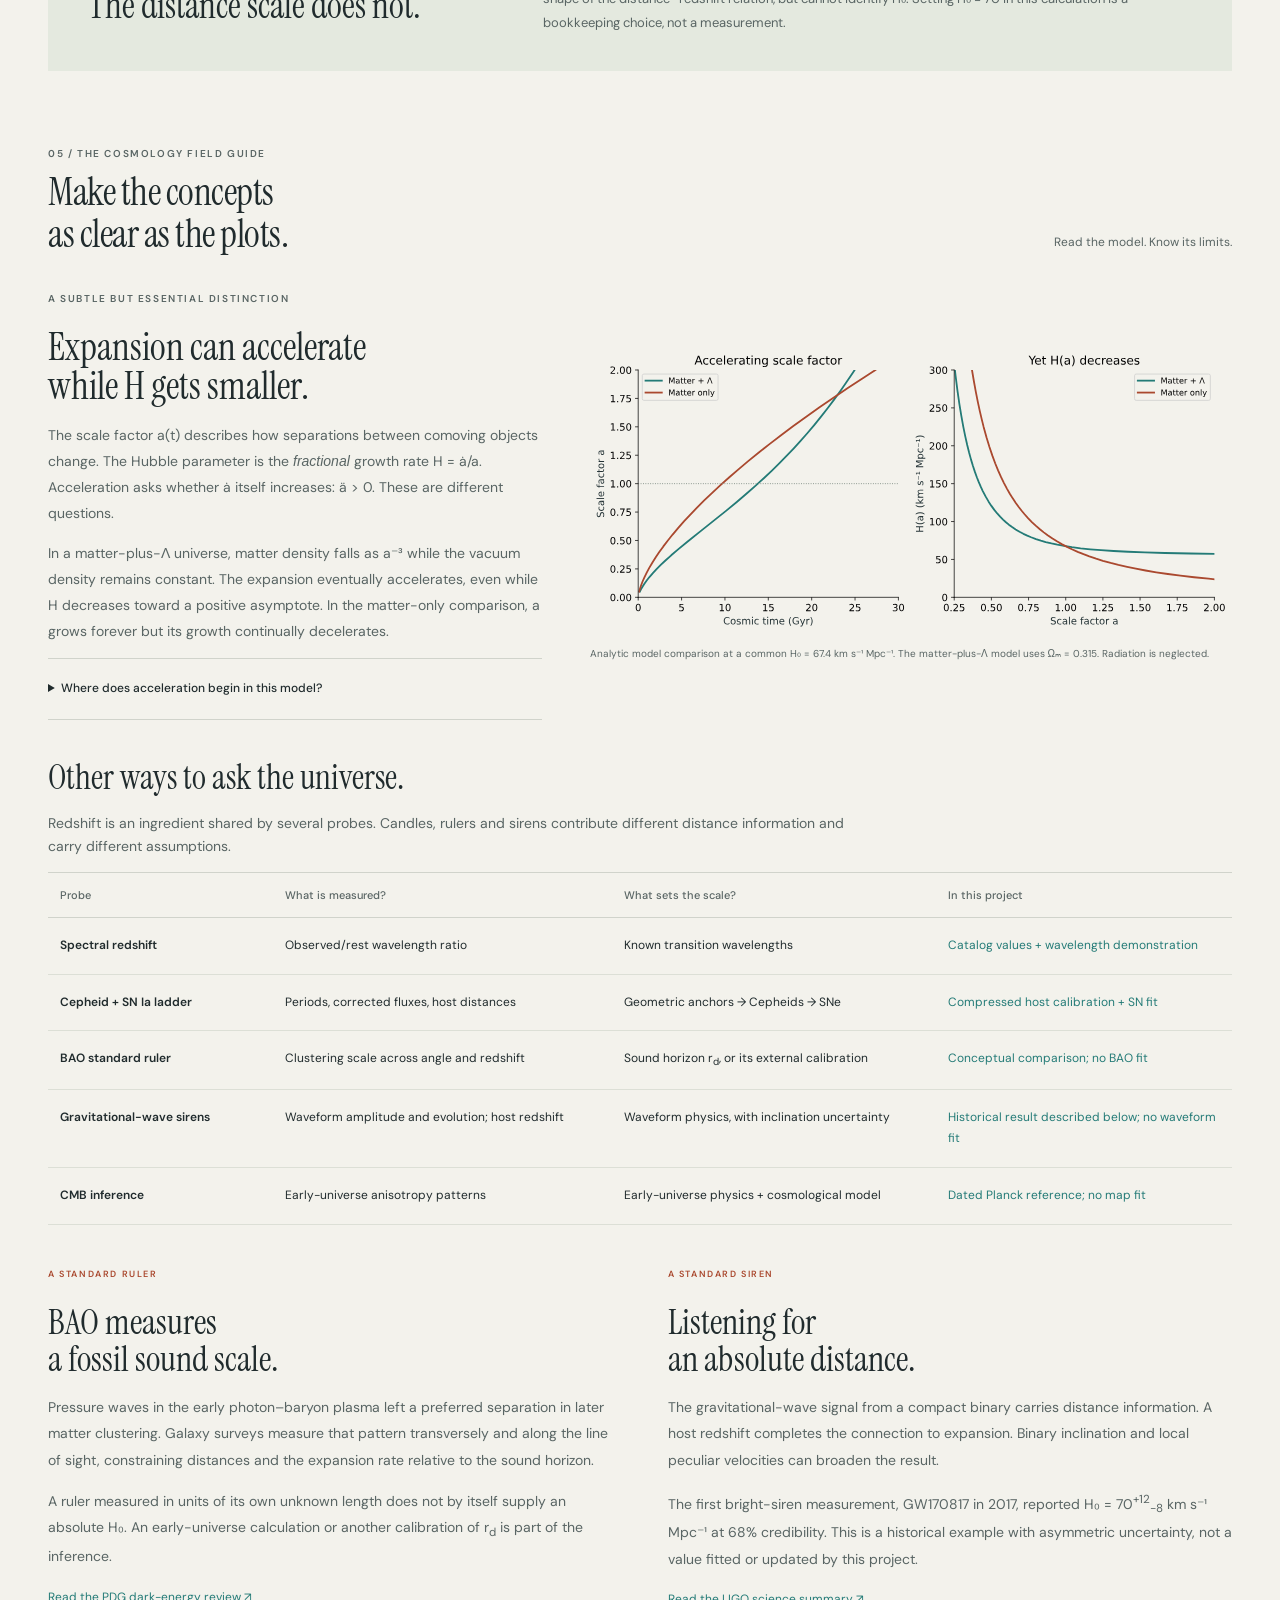
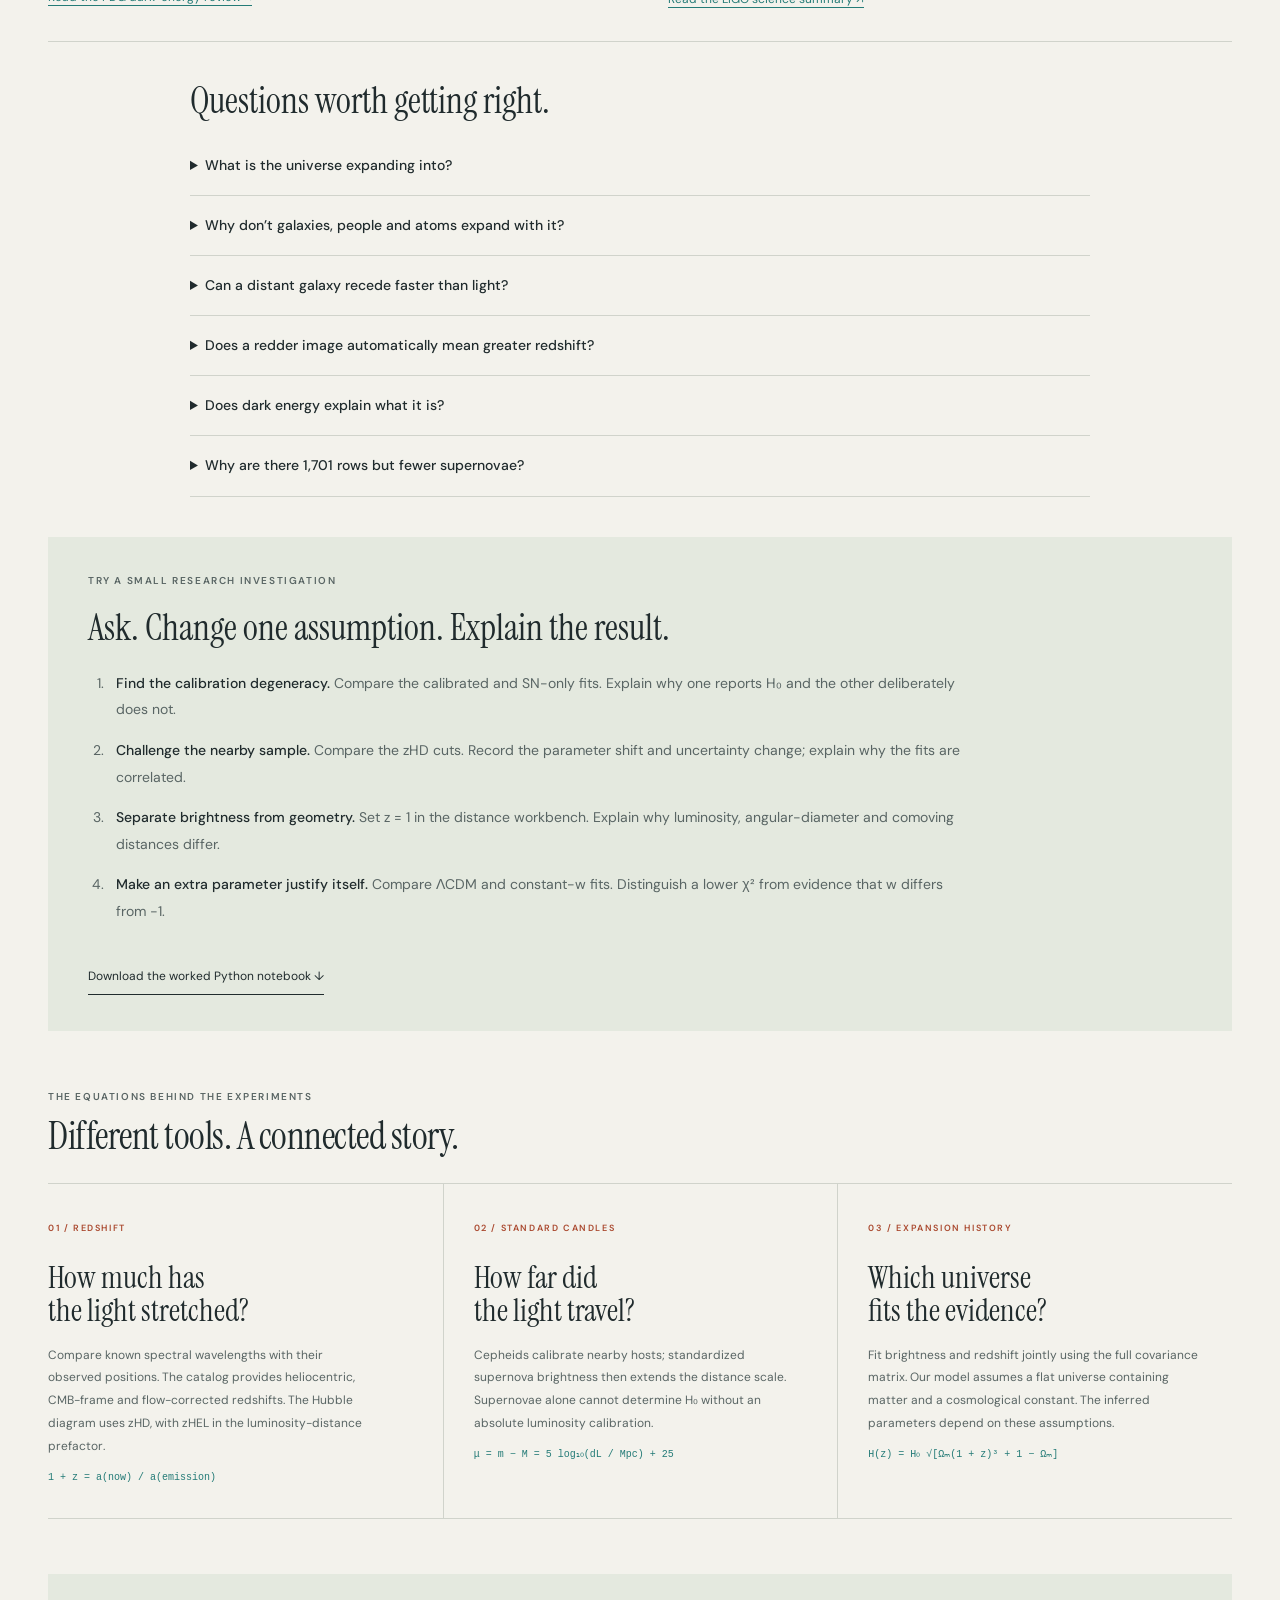
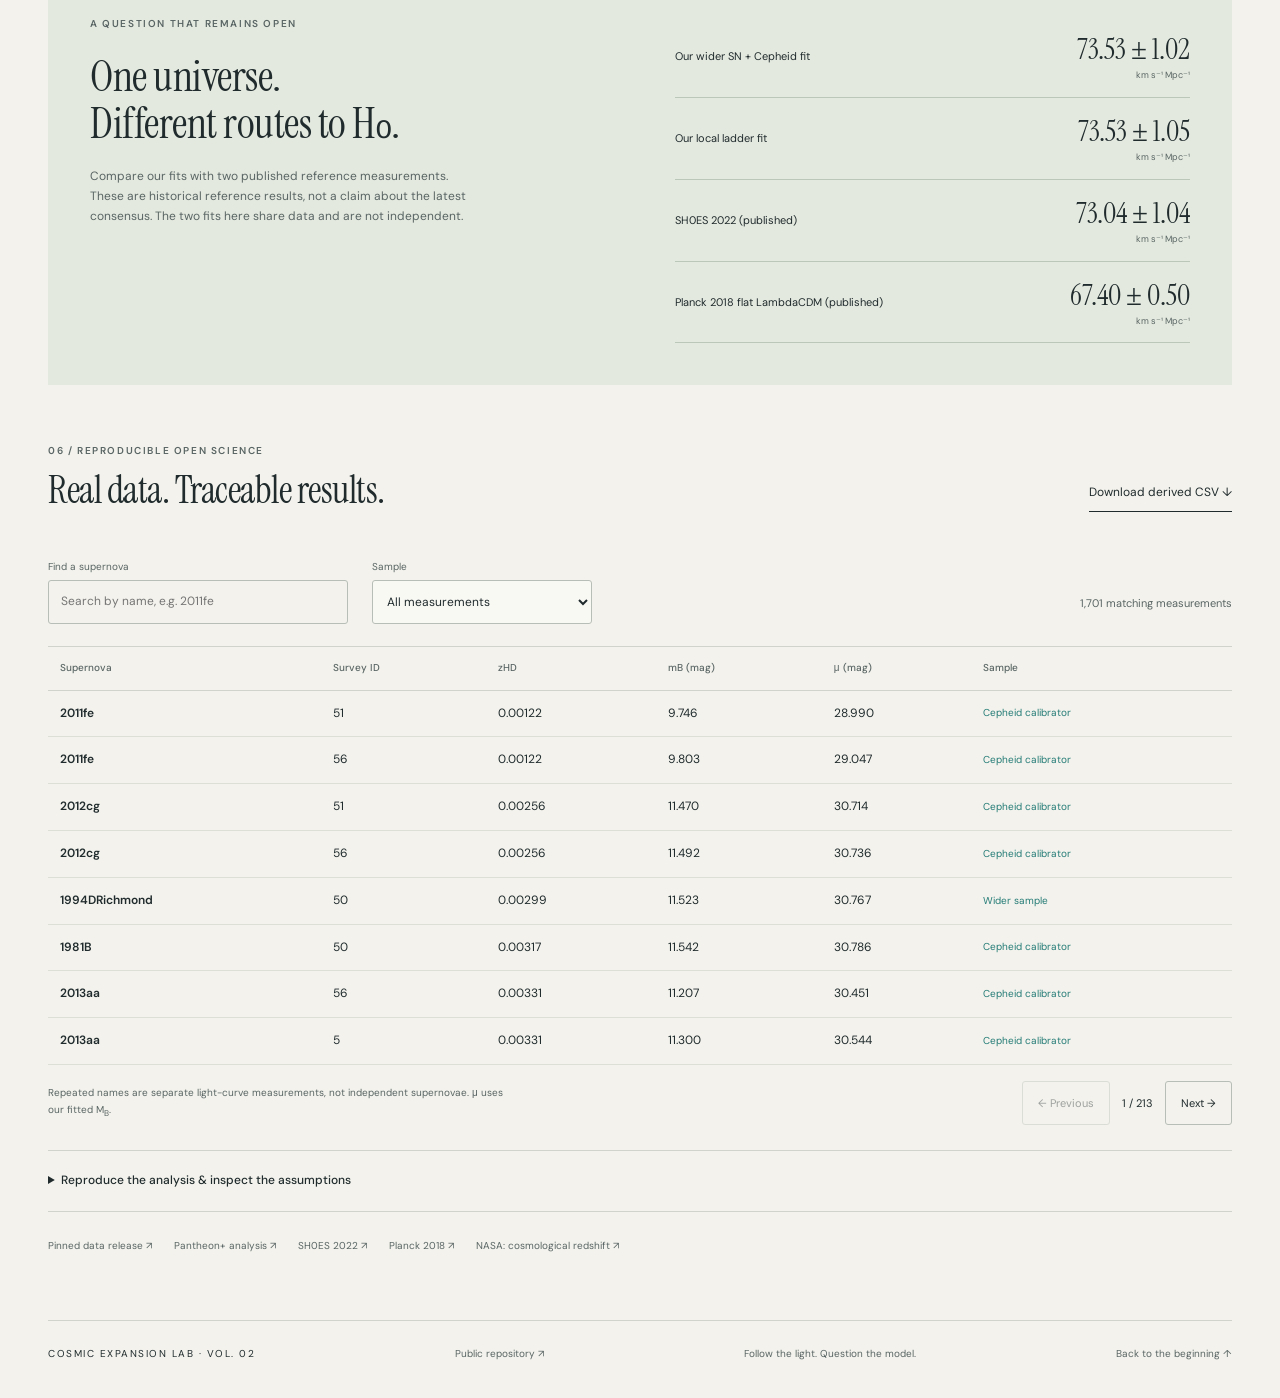
==== commit ebe3f249: "Expand public lab with research investigations, Hubble imagery and worked notebook" ====
--- a/web/index.html
+++ b/web/index.html
@@ -4,13 +4,14 @@
   <meta charset="utf-8"><meta name="viewport" content="width=device-width,initial-scale=1">
   <title>Cosmic Expansion Lab — From light to the expanding universe</title>
   <meta name="description" content="Explore cosmic expansion with real Pantheon+ supernovae, Cepheid-calibrated distances, cosmological redshift and reproducible Python fits.">
-  <link rel="stylesheet" href="style.css"><script src="app.js" defer></script>
+  <link rel="icon" href="assets/favicon.svg" type="image/svg+xml"><link rel="stylesheet" href="style.css"><link rel="stylesheet" href="research.css"><script src="app.js" defer></script><script src="research.js" defer></script>
 </head>
 <body>
 <a class="skip" href="#laboratory">Skip to the laboratory</a>
-<header><a class="brand" href="#"><svg viewBox="0 0 40 40" aria-hidden="true"><circle cx="20" cy="20" r="4"/><ellipse cx="20" cy="20" rx="18" ry="8" fill="none" stroke="currentColor"/><ellipse cx="20" cy="20" rx="8" ry="18" fill="none" stroke="currentColor" transform="rotate(35 20 20)"/></svg><span>COSMIC<span class="brand-sub">EXPANSION LAB</span></span></a><nav aria-label="Main navigation"><a href="#laboratory">The laboratory</a><a href="#methods">The science</a><a href="#catalog">Data & sources <span aria-hidden="true">↗</span></a></nav><span class="edition">AN OPEN SCIENCE PROJECT / 01</span></header>
+<header><a class="brand" href="#"><svg viewBox="0 0 40 40" aria-hidden="true"><circle cx="20" cy="20" r="4"/><ellipse cx="20" cy="20" rx="18" ry="8" fill="none" stroke="currentColor"/><ellipse cx="20" cy="20" rx="8" ry="18" fill="none" stroke="currentColor" transform="rotate(35 20 20)"/></svg><span>COSMIC<span class="brand-sub">EXPANSION LAB</span></span></a><nav aria-label="Main navigation"><a href="#laboratory">The laboratory</a><a href="#methods">The science</a><a href="#catalog">Data & sources <span aria-hidden="true">↗</span></a></nav><span class="edition">OPEN DATA / OPEN QUESTIONS / VOL. 02</span></header>
 <main>
-<section class="intro"><div><p class="eyebrow"><span class="dot"></span> OBSERVATIONAL COSMOLOGY, MADE EXPLORABLE</p><h1>The universe<br>won’t sit <em>still.</em></h1></div><div class="intro-copy"><p>Space is expanding. Light carries the evidence.</p><p>Follow the journey from a galaxy’s redshift to a supernova’s brightness—and measure the expansion of our universe yourself.</p><a class="text-link" href="#laboratory">Start exploring <span aria-hidden="true">↓</span></a></div></section>
+<section class="intro intro-v2"><div><p class="eyebrow"><span class="dot"></span> A FIELD GUIDE TO THE EXPANDING UNIVERSE</p><h1>The universe<br>won’t sit <em>still.</em></h1><p class="hero-deck">Read the light. Measure the distance.<br>Explore the evidence for cosmic expansion.</p><a class="text-link" href="#laboratory">Start exploring <span aria-hidden="true">↓</span></a></div><figure class="intro-observation"><img src="assets/cosmic-field.jpg" alt="Hubble observation of CLASS B1608+656: a field of galaxies at different distances, with white and orange galaxies against black space." width="1280" height="1281" fetchpriority="high"><figcaption><span>AN ACTUAL CROSS-SECTION OF THE COSMOS</span><a href="https://esahubble.org/images/heic1408a/">CLASS B1608+656 · NASA, ESA ↗</a></figcaption></figure></section>
+<nav class="chapter-nav" aria-label="Project chapters"><a href="#laboratory">01 / Experiment</a><a href="#observations">02 / Observe</a><a href="#distances">03 / Calculate</a><a href="#research">04 / Test the model</a><a href="#field-guide">05 / Understand</a><a href="#catalog">06 / Reproduce</a></nav>
 <div class="data-strip"><span><b id="count">1,701</b> light-curve measurements</span><span><b>3</b> connected measurement steps</span><span><b>Full covariance</b> Python fits</span><a href="https://github.com/PantheonPlusSH0ES/DataRelease" target="_blank" rel="noreferrer">PANTHEON+ × SH0ES <span aria-hidden="true">↗</span></a></div>
 <section id="laboratory" aria-labelledby="lab-title"><div class="section-heading"><div><p class="eyebrow">01 / THE LABORATORY</p><h2 id="lab-title">A universe you can experiment with.</h2></div><p>Change a parameter. Follow the evidence.</p></div>
 <div class="tabs" role="tablist" aria-label="Experiments"><button id="tab-expansion" role="tab" aria-selected="true" aria-controls="panel-expansion" data-panel="expansion">01 <span>Expanding space</span></button><button id="tab-evidence" role="tab" aria-selected="false" aria-controls="panel-evidence" tabindex="-1" data-panel="evidence">02 <span>Supernova evidence</span></button><button id="tab-ladder" role="tab" aria-selected="false" aria-controls="panel-ladder" tabindex="-1" data-panel="ladder">03 <span>Distance ladder</span></button><button id="tab-redshift" role="tab" aria-selected="false" aria-controls="panel-redshift" tabindex="-1" data-panel="redshift">04 <span>Redshift & Doppler</span></button></div>
@@ -20,12 +21,46 @@
 <section class="experiment" id="panel-ladder" role="tabpanel" aria-labelledby="tab-ladder" hidden><div class="ladder-visual"><p class="eyebrow">FROM NEARBY STARS TO DISTANT GALAXIES</p><h3>One measurement<br>builds on another.</h3><ol class="ladder"><li><span class="rung">01</span><div><h4>Geometric anchors</h4><p>Parallaxes, eclipsing binaries and masers set absolute distances.</p><span class="tag">UPSTREAM CALIBRATION</span></div></li><li><span class="rung">02</span><div><h4>Cepheid variable stars</h4><p>The period–luminosity relation gives distances to nearby supernova host galaxies.</p><span class="tag">RELEASED HOST DISTANCES</span></div></li><li><span class="rung">03</span><div><h4>Type Ia supernovae</h4><p>Calibrate their standardized luminosity, then reach into the Hubble flow.</p><span class="tag">FITTED HERE WITH FULL COVARIANCE</span></div></li></ol></div><aside class="controls"><p class="eyebrow">INSPECT A REAL CALIBRATOR</p><h3>A bridge<br>between scales.</h3><label for="calibrator">Supernova / survey / row</label><select id="calibrator"></select><div class="calibration-values"><div><span>Cepheid host modulus μ</span><b id="ceph-mu">—</b></div><div><span>Host distance</span><b id="ceph-distance">—</b></div><div><span>Standardized apparent m<sub>B</sub></span><b id="ceph-mb">—</b></div><div><span>Individual M<sub>B</sub> = m<sub>B</sub> − μ</span><b id="ceph-absolute">—</b></div></div><div class="fit-result"><span>LOCAL LADDER FIT · FIXED Ωₘ = 0.3</span><b id="local-value">—</b><small>km s⁻¹ Mpc⁻¹ · local Gaussian 1σ</small></div><p class="fine">An individual calibrator is noisy. The Python analysis fits the correlated sample jointly. It uses published Cepheid-host distance moduli; it does not remeasure raw Cepheid periods or photometry.</p></aside></section>
 <section class="experiment" id="panel-redshift" role="tabpanel" aria-labelledby="tab-redshift" hidden><div class="redshift-visual"><div class="visual-top"><span>LIGHT STRETCHES WITH SPACE</span><span>WAVELENGTH DEMONSTRATION</span></div><canvas id="wave" role="img" aria-label="Illustration of a rest-frame wave and a longer observed wave. This is not a measured spectrum."></canvas><div class="equation">1 + z = λ<sub>observed</sub> / λ<sub>rest</sub></div><p>Measured redshift. Illustrative spectral line.</p></div><aside class="controls"><p class="eyebrow">READING THE LIGHT</p><h3>A shift<br>toward red.</h3><label for="redshift-sn">Use a real catalog redshift</label><select id="redshift-sn"></select><label for="redshift-z">Heliocentric redshift z <output id="z-output">0.10</output></label><input id="redshift-z" type="range" min="0" max="2.3" step="any" value="0.1"><p id="z-origin" class="fine"></p><label for="line">Illustrative rest-frame line</label><select id="line"><option value="656.28">Hα · 656.28 nm</option><option value="486.13">Hβ · 486.13 nm</option><option value="500.7">[O III] · 500.70 nm</option></select><div class="calibration-values"><div><span>Observed wavelength</span><b id="observed-wave">—</b></div><div><span>Low-z approximation cz</span><b id="cz">—</b></div><div><span>Relativistic Doppler equivalent</span><b id="doppler">—</b></div></div><p class="notice">Cosmological redshift is caused by expanding space. The Doppler equivalent is a comparison, not the galaxy’s cosmological recession velocity. The approximation v ≈ cz is useful only at low redshift.</p></aside></section>
 </section>
-<section id="methods"><div class="section-heading"><div><p class="eyebrow">02 / FOLLOW THE REASONING</p><h2>Different tools. A connected story.</h2></div></div><div class="method-grid"><article><span class="method-number">01 / REDSHIFT</span><h3>How much has<br>the light stretched?</h3><p>Compare known spectral wavelengths with their observed positions. The catalog provides heliocentric, CMB-frame and flow-corrected redshifts. The Hubble diagram uses zHD, with zHEL in the luminosity-distance prefactor.</p><code>1 + z = a(now) / a(emission)</code></article><article><span class="method-number">02 / STANDARD CANDLES</span><h3>How far did<br>the light travel?</h3><p>Cepheids calibrate nearby hosts; standardized supernova brightness then extends the distance scale. Supernovae alone cannot determine H₀ without an absolute luminosity calibration.</p><code>μ = m − M = 5 log₁₀(dL / Mpc) + 25</code></article><article><span class="method-number">03 / EXPANSION HISTORY</span><h3>Which universe<br>fits the evidence?</h3><p>Fit brightness and redshift jointly using the full covariance matrix. Our model assumes a flat universe containing matter and a cosmological constant. The inferred parameters depend on these assumptions.</p><code>H(z) = H₀ √[Ωₘ(1 + z)³ + 1 − Ωₘ]</code></article></div></section>
+<!-- V2 CHAPTERS -->
+<section id="observations" class="observations">
+  <div class="section-heading"><div><p class="eyebrow">02 / THE OBJECTS BEHIND THE NUMBERS</p><h2>Before a data point,<br>there was a star.</h2></div><p>Real telescope observations. No generated sky imagery.</p></div>
+  <article class="observation-story"><figure><img src="assets/cepheid-rs-puppis.jpg" alt="Hubble image of RS Puppis, a bright Cepheid variable surrounded by textured reflecting dust." width="1280" height="1257" loading="lazy"><figcaption><a href="https://esahubble.org/images/heic1323a/">NASA, ESA, and the Hubble Heritage Team (STScI/AURA)-Hubble/Europe Collaboration. Acknowledgment: H. Bond (STScI and Penn State University).</a></figcaption></figure><div class="story-copy"><p class="eyebrow">THE CEPHEID / RS PUPPIS</p><h3>A star with<br>a useful rhythm.</h3><p>A Cepheid brightens and fades as it pulsates. Its period carries information about its intrinsic luminosity: longer-period classical Cepheids are generally more luminous. Compare that calibrated luminosity with the light we receive, correct for extinction, and a distance becomes possible.</p><p>RS Puppis is an especially striking example, surrounded by dust that scatters its changing light. It illustrates what a Cepheid is; it is <strong>not presented as one of the individual stars fitted in this project</strong>.</p><details><summary>What must be calibrated?</summary><p>The period–luminosity zero point needs an absolute distance anchor. Parallaxes, eclipsing binaries and water masers provide geometric information. Metallicity, dust, photometric calibration and crowding also matter. Our analysis starts downstream of these steps, with published Cepheid-host moduli and their covariance.</p></details><a href="#panel-ladder" class="story-link" data-open-tab="ladder">Inspect real host calibrators →</a></div></article>
+  <article class="observation-story reverse"><figure><img src="assets/supernova-1994d.jpg" alt="Hubble observation of galaxy NGC 4526 and the bright point source supernova SN 1994D." width="1280" height="1280" loading="lazy"><figcaption><a href="https://esahubble.org/images/opo9919i/">NASA/ESA, The Hubble Key Project Team and The High-Z Supernova Search Team.</a></figcaption></figure><div class="story-copy"><p class="eyebrow">THE SUPERNOVA / SN 1994D</p><h3>A brief flash.<br>A much longer reach.</h3><p>A Type Ia supernova is a thermonuclear stellar explosion. Its brightness evolves over weeks, giving observers a light curve rather than a single number. After corrections for light-curve shape, color and other effects, these events become <em>standardizable</em> candles.</p><p>That distinction matters: the supernovae do not all have identical uncorrected luminosities. Pantheon+ supplies standardized magnitudes and the covariance needed to propagate statistical and systematic uncertainty. SN 1994D is represented in this release; its nearby redshift excludes it from our default cosmology sample unless flagged as a calibrator.</p><details><summary>Why not measure H₀ with supernovae alone?</summary><p>Brightness gives relative distance very well, but the absolute scale depends on the intrinsic magnitude M<sub>B</sub>. Increasing H₀ while adjusting M<sub>B</sub> can leave all predicted apparent magnitudes unchanged. A separate absolute-distance calibration breaks that degeneracy.</p></details><a href="#catalog" class="story-link" id="find-1994d">Find SN 1994D in the catalog →</a></div></article>
+  <p class="image-license">Observational images: <a href="https://esahubble.org/copyright/">ESA/Hubble collection, CC BY 4.0</a>. Display framing may crop the original; the linked source pages retain the full images. No image is treated as a substitute for photometric measurements.</p>
+</section>
+
+<section id="distances" class="distance-section">
+  <div class="section-heading"><div><p class="eyebrow">03 / A PHOTON’S JOURNEY</p><h2>“How far away?”<br>has more than one answer.</h2></div><p>A numerical workbench for a changing universe.</p></div>
+  <div class="distance-workbench"><div class="distance-controls"><p class="eyebrow">CHOOSE AN EMISSION REDSHIFT</p><label for="distance-z">Redshift z <output id="distance-z-output">1.00</output></label><input id="distance-z" type="range" min="0.001" max="3" step="0.001" value="1"><label for="distance-model">Model assumptions</label><select id="distance-model"><option value="planck">Planck-like ΛCDM · H₀ 67.4, Ωₘ 0.315</option><option value="sn">Our calibrated supernova ΛCDM fit</option><option value="matter">Matter only · H₀ 67.4, Ωₘ 1</option></select><p>Imagine light emitted when the universe was smaller. It travels through space that keeps expanding. A single redshift therefore maps to several useful distances.</p><div class="small-equation">a<sub>emission</sub> = 1 / (1 + z)</div><div class="distance-summary" id="distance-summary" aria-live="polite"></div><button id="distance-reset">Reset to z = 1</button></div><div class="distance-results"><div class="distance-number"><span>COMOVING DISTANCE D<sub>C</sub></span><b id="distance-comoving">—</b><p>Present-day proper separation for an object following the cosmic expansion, with a(today) = 1.</p></div><div class="distance-number"><span>LUMINOSITY DISTANCE D<sub>L</sub></span><b id="distance-luminosity">—</b><p>The distance in the inverse-square brightness law. Photon energy and arrival rate are both redshifted.</p></div><div class="distance-number"><span>ANGULAR-DIAMETER DISTANCE D<sub>A</sub></span><b id="distance-angular">—</b><p>Converts an observed angle into an object’s physical size at emission.</p></div><div class="distance-number"><span>LOOKBACK TIME</span><b id="distance-lookback">—</b><p>Elapsed cosmic time between emission and observation; it is a time, not a present separation.</p></div><div class="distance-relations">D<sub>L</sub> = (1 + z)D<sub>C</sub> &nbsp; · &nbsp; D<sub>A</sub> = D<sub>C</sub> / (1 + z)<small>Flat, transparent cosmology. Radiation neglected. These are model calculations, not new measurements.</small></div></div></div>
+</section>
+
+<section id="research" class="research-section">
+  <div class="section-heading"><div><p class="eyebrow">04 / GO BEYOND A BEST-FIT NUMBER</p><h2>A result is only the beginning.<br>Now try to move it.</h2></div><a class="download" href="data/research.json" download>Download research results ↓</a></div>
+  <p class="section-lead">What else fits? What changes when nearby objects are removed? What if dark energy is not a cosmological constant? These experiments rerun the likelihood against the actual release, preserving its full covariance.</p>
+  <div class="research-tabs" role="tablist" aria-label="Research experiments"><button id="research-tab-confidence" role="tab" aria-selected="true" aria-controls="research-confidence" data-research="confidence">Likelihood landscape</button><button id="research-tab-robustness" role="tab" aria-selected="false" aria-controls="research-robustness" tabindex="-1" data-research="robustness">Sample robustness</button><button id="research-tab-darkenergy" role="tab" aria-selected="false" aria-controls="research-darkenergy" tabindex="-1" data-research="darkenergy">Dark-energy model</button></div>
+  <p id="research-status" role="status">Loading reproducible research results…</p>
+  <div id="research-confidence" role="tabpanel" aria-labelledby="research-tab-confidence" class="research-panel"><figure class="science-figure"><img src="assets/likelihood-contours.svg" width="800" height="500" loading="lazy" alt="Full-covariance profile-likelihood contours in Hubble constant and matter fraction, showing 68.3 and 95.4 percent joint confidence regions."><figcaption>Computed here from Pantheon+ / SH0ES. M<sub>B</sub> is profiled out analytically. Joint two-parameter thresholds: Δχ² = 2.30 and 6.18.</figcaption></figure><div class="research-copy"><p class="eyebrow">UNCERTAINTY HAS A SHAPE</p><h3>Explore the neighborhood<br>of the best fit.</h3><p>A best-fit point hides nearby combinations that also describe the observations. For every point in this grid, the analysis finds the best absolute supernova magnitude and evaluates the correlated residuals.</p><label for="profile-h0">H₀ <output id="profile-h0-output"></output></label><input type="range" id="profile-h0" min="69" max="78" step="0.140625" value="73.5"><label for="profile-omega">Ωₘ <output id="profile-omega-output"></output></label><input type="range" id="profile-omega" min="0.25" max="0.42" step="0.0030357142857142857" value="0.332"><div class="profile-result" aria-live="polite"><b id="profile-delta">—</b><span id="profile-region">—</span></div><p class="fine">Readout uses the nearest precomputed grid point. These are approximate frequentist confidence contours under Wilks’ theorem, not a probability that the true parameters lie inside this particular contour.</p></div></div>
+  <div id="research-robustness" role="tabpanel" aria-labelledby="research-tab-robustness" class="research-panel" hidden><figure class="science-figure"><img src="assets/redshift-sensitivity.svg" width="800" height="450" loading="lazy" alt="Three Hubble constant fits with different minimum redshift cuts and overlapping one-sigma error bars."><figcaption>All calibrators are retained. Each cut uses the corresponding full covariance submatrix. Error bars are local Gaussian 1σ estimates.</figcaption></figure><div class="research-copy"><p class="eyebrow">CHANGING THE SAMPLE</p><h3>Nearby motions.<br>Cosmic conclusions.</h3><p>A nearby galaxy’s peculiar velocity can be a substantial part of its observed redshift. Raising the redshift threshold reduces sensitivity to the nearest non-calibrators, while discarding information.</p><div class="table-wrap"><table><thead><tr><th scope="col">Minimum zHD</th><th scope="col">Rows</th><th scope="col">H₀ ± 1σ</th></tr></thead><tbody id="robustness-body"></tbody></table></div><p>These cuts test one specific analysis choice. Agreement does not eliminate shared calibration errors, and the overlapping fits must not be combined as independent evidence.</p></div></div>
+  <div id="research-darkenergy" role="tabpanel" aria-labelledby="research-tab-darkenergy" class="research-panel" hidden><figure class="science-figure"><img src="assets/model-comparison.svg" width="800" height="450" loading="lazy" alt="Predicted distance-modulus differences for matter-only and constant-w expansion histories relative to the best-fit cosmological-constant model."><figcaption>The matter-only curve holds H₀ fixed and is illustrative; it is not an optimized matter-only fit. The constant-w curve uses its own fitted H₀, Ωₘ and w.</figcaption></figure><div class="research-copy"><p class="eyebrow">RELAXING AN ASSUMPTION</p><h3>Does one more parameter<br>earn its place?</h3><p>A cosmological constant has equation-of-state parameter w = −1. We also fit a flat model with one freely varying, constant w, giving dark energy density proportional to (1 + z)<sup>3(1+w)</sup>.</p><div class="model-results" id="w-results"></div><p>The extra parameter slightly improves χ², but improvement alone is expected when a model becomes more flexible. The Akaike information criterion adds a parameter penalty. This comparison uses exactly the same observations and covariance.</p><p class="fine">AIC is a relative model-comparison measure, not a discovery significance. Local Gaussian errors can miss non-Gaussian degeneracies. No evolving-w or CMB/BAO joint fit is claimed.</p></div></div>
+  <div class="sn-only-note"><div><p class="eyebrow">REMOVE THE ABSOLUTE CALIBRATION</p><h3>Shape survives.<br>The distance scale does not.</h3></div><div><p id="sn-only-result">Loading supernova-only result…</p><p>We exclude every calibrator and profile a free brightness offset. The remaining supernovae constrain the shape of the distance–redshift relation, but cannot identify H₀. Setting H₀ = 70 in this calculation is a bookkeeping choice, not a measurement.</p></div></div>
+</section>
+
+<section id="field-guide" class="field-guide">
+  <div class="section-heading"><div><p class="eyebrow">05 / THE COSMOLOGY FIELD GUIDE</p><h2>Make the concepts<br>as clear as the plots.</h2></div><p>Read the model. Know its limits.</p></div>
+  <article class="history-story"><div><p class="eyebrow">A SUBTLE BUT ESSENTIAL DISTINCTION</p><h3>Expansion can accelerate<br>while H gets smaller.</h3><p>The scale factor a(t) describes how separations between comoving objects change. The Hubble parameter is the <em>fractional</em> growth rate H = ȧ/a. Acceleration asks whether ȧ itself increases: ä &gt; 0. These are different questions.</p><p>In a matter-plus-Λ universe, matter density falls as a⁻³ while the vacuum density remains constant. The expansion eventually accelerates, even while H decreases toward a positive asymptote. In the matter-only comparison, a grows forever but its growth continually decelerates.</p><details><summary>Where does acceleration begin in this model?</summary><p>For flat matter + Λ, q(a) = [Ωₘ/a³ − 2ΩΛ] / [2(Ωₘ/a³ + ΩΛ)]. Acceleration starts at q = 0, or a = [Ωₘ/(2ΩΛ)]<sup>1/3</sup>. With Ωₘ = 0.315 this corresponds to z ≈ 0.63. It is a model-dependent transition, not a switch at a universal date.</p></details></div><figure class="science-figure"><img src="assets/expansion-history.svg" alt="Scale factor rises more steeply at late times in a matter-plus-Lambda model, although its Hubble parameter declines toward a constant." width="1000" height="450" loading="lazy"><figcaption>Analytic model comparison at a common H₀ = 67.4 km s⁻¹ Mpc⁻¹. The matter-plus-Λ model uses Ωₘ = 0.315. Radiation is neglected.</figcaption></figure></article>
+  <div class="probe-table"><h3>Other ways to ask the universe.</h3><p>Redshift is an ingredient shared by several probes. Candles, rulers and sirens contribute different distance information and carry different assumptions.</p><div class="table-wrap"><table><thead><tr><th scope="col">Probe</th><th scope="col">What is measured?</th><th scope="col">What sets the scale?</th><th scope="col">In this project</th></tr></thead><tbody><tr><td>Spectral redshift</td><td>Observed/rest wavelength ratio</td><td>Known transition wavelengths</td><td>Catalog values + wavelength demonstration</td></tr><tr><td>Cepheid + SN Ia ladder</td><td>Periods, corrected fluxes, host distances</td><td>Geometric anchors → Cepheids → SNe</td><td>Compressed host calibration + SN fit</td></tr><tr><td>BAO standard ruler</td><td>Clustering scale across angle and redshift</td><td>Sound horizon r<sub>d</sub>, or its external calibration</td><td>Conceptual comparison; no BAO fit</td></tr><tr><td>Gravitational-wave sirens</td><td>Waveform amplitude and evolution; host redshift</td><td>Waveform physics, with inclination uncertainty</td><td>Historical result described below; no waveform fit</td></tr><tr><td>CMB inference</td><td>Early-universe anisotropy patterns</td><td>Early-universe physics + cosmological model</td><td>Dated Planck reference; no map fit</td></tr></tbody></table></div></div>
+  <div class="guide-grid"><article><span class="method-number">A STANDARD RULER</span><h3>BAO measures<br>a fossil sound scale.</h3><p>Pressure waves in the early photon–baryon plasma left a preferred separation in later matter clustering. Galaxy surveys measure that pattern transversely and along the line of sight, constraining distances and the expansion rate relative to the sound horizon.</p><p>A ruler measured in units of its own unknown length does not by itself supply an absolute H₀. An early-universe calculation or another calibration of r<sub>d</sub> is part of the inference.</p><a href="https://pdg.lbl.gov/2023/reviews/rpp2022-rev-dark-energy.pdf">Read the PDG dark-energy review ↗</a></article><article><span class="method-number">A STANDARD SIREN</span><h3>Listening for<br>an absolute distance.</h3><p>The gravitational-wave signal from a compact binary carries distance information. A host redshift completes the connection to expansion. Binary inclination and local peculiar velocities can broaden the result.</p><p>The first bright-siren measurement, GW170817 in 2017, reported H₀ = 70<sup>+12</sup><sub>−8</sub> km s⁻¹ Mpc⁻¹ at 68% credibility. This is a historical example with asymmetric uncertainty, not a value fitted or updated by this project.</p><a href="https://ligo.org/science-summaries/gw170817hubble/">Read the LIGO science summary ↗</a></article></div>
+  <div class="questions"><h3>Questions worth getting right.</h3><details><summary>What is the universe expanding into?</summary><p>The standard cosmological model describes changing distances within space. It does not require an external room into which space expands. The observable universe is a region from which signals can have reached us, not necessarily an edge of the whole universe.</p></details><details><summary>Why don’t galaxies, people and atoms expand with it?</summary><p>The homogeneous expansion model applies on large scales. Bound systems are controlled by local gravitational or electromagnetic interactions. The animation keeps galaxy sizes fixed while their comoving separation changes; it does not model the detailed dynamics of any particular group.</p></details><details><summary>Can a distant galaxy recede faster than light?</summary><p>In a cosmological coordinate system, recession v = H D can exceed c at sufficiently large proper distance. That is not a nearby object overtaking light in a local inertial frame. It is why a special-relativistic Doppler velocity is not a general interpretation of cosmological redshift.</p></details><details><summary>Does a redder image automatically mean greater redshift?</summary><p>No. Display colors depend on filters, processing, stellar populations and dust as well as redshift. A scientific redshift comes from identifying spectral features or from calibrated photometric inference, not from judging a picture’s color.</p></details><details><summary>Does dark energy explain what it is?</summary><p>No. “Dark energy” names the component or effective behavior used to account for accelerated expansion. A cosmological constant is a simple model with w = −1. Fitting it successfully does not establish its microscopic origin.</p></details><details><summary>Why are there 1,701 rows but fewer supernovae?</summary><p>Some objects have light curves from more than one survey. We keep each row and its correlations. This pinned table contains 1,543 distinct literal CID strings; the publication describes a 1,550-object compilation. Catalog naming and release bookkeeping are not automatically a physical object reconciliation. We report the directly reproducible table count rather than silently replacing it with the headline publication count.</p></details></div>
+  <div class="investigation"><p class="eyebrow">TRY A SMALL RESEARCH INVESTIGATION</p><h3>Ask. Change one assumption. Explain the result.</h3><ol><li><b>Find the calibration degeneracy.</b> Compare the calibrated and SN-only fits. Explain why one reports H₀ and the other deliberately does not.</li><li><b>Challenge the nearby sample.</b> Compare the zHD cuts. Record the parameter shift and uncertainty change; explain why the fits are correlated.</li><li><b>Separate brightness from geometry.</b> Set z = 1 in the distance workbench. Explain why luminosity, angular-diameter and comoving distances differ.</li><li><b>Make an extra parameter justify itself.</b> Compare ΛCDM and constant-w fits. Distinguish a lower χ² from evidence that w differs from −1.</li></ol><a class="download" href="notebooks/expansion-investigations.ipynb" download>Download the worked Python notebook ↓</a></div>
+</section>
+
+<section id="methods"><div class="section-heading"><div><p class="eyebrow">THE EQUATIONS BEHIND THE EXPERIMENTS</p><h2>Different tools. A connected story.</h2></div></div><div class="method-grid"><article><span class="method-number">01 / REDSHIFT</span><h3>How much has<br>the light stretched?</h3><p>Compare known spectral wavelengths with their observed positions. The catalog provides heliocentric, CMB-frame and flow-corrected redshifts. The Hubble diagram uses zHD, with zHEL in the luminosity-distance prefactor.</p><code>1 + z = a(now) / a(emission)</code></article><article><span class="method-number">02 / STANDARD CANDLES</span><h3>How far did<br>the light travel?</h3><p>Cepheids calibrate nearby hosts; standardized supernova brightness then extends the distance scale. Supernovae alone cannot determine H₀ without an absolute luminosity calibration.</p><code>μ = m − M = 5 log₁₀(dL / Mpc) + 25</code></article><article><span class="method-number">03 / EXPANSION HISTORY</span><h3>Which universe<br>fits the evidence?</h3><p>Fit brightness and redshift jointly using the full covariance matrix. Our model assumes a flat universe containing matter and a cosmological constant. The inferred parameters depend on these assumptions.</p><code>H(z) = H₀ √[Ωₘ(1 + z)³ + 1 − Ωₘ]</code></article></div></section>
 <section class="comparison"><div><p class="eyebrow">A QUESTION THAT REMAINS OPEN</p><h2>One universe.<br>Different routes to H₀.</h2><p>Compare our fits with two published reference measurements. These are historical reference results, not a claim about the latest consensus. The two fits here share data and are not independent.</p></div><div id="comparison-values" class="comparison-values"></div></section>
-<section id="catalog"><div class="section-heading"><div><p class="eyebrow">03 / OPEN THE NOTEBOOK</p><h2>Real data. Traceable results.</h2></div><a class="download" href="data/supernovae.csv" download>Download derived CSV <span aria-hidden="true">↓</span></a></div><div class="catalog-tools"><label for="search">Find a supernova <input id="search" type="search" placeholder="Search by name, e.g. 2011fe"></label><label for="sample">Sample <select id="sample"><option value="all">All measurements</option><option value="calibrators">Cepheid calibrators</option><option value="flow">SH0ES Hubble flow</option></select></label><span id="table-count" role="status"></span></div><div class="table-wrap"><table><caption class="sr-only">Pantheon+ measurements; repeated names are separate survey light curves.</caption><thead><tr><th scope="col">Supernova</th><th scope="col">Survey ID</th><th scope="col">zHD</th><th scope="col">mB (mag)</th><th scope="col">μ (mag)</th><th scope="col">Sample</th></tr></thead><tbody id="table-body"></tbody></table></div><div class="table-footer"><p>Repeated names are separate light-curve measurements, not independent supernovae. μ uses our fitted M<sub>B</sub>.</p><div><button id="previous">← Previous</button><span id="page"></span><button id="next">Next →</button></div></div><details><summary>Reproduce the analysis & inspect the assumptions</summary><div class="details-body"><p>In the repository root, install dependencies and run:</p><pre>python -m pip install -r requirements.txt
+<section id="catalog"><div class="section-heading"><div><p class="eyebrow">06 / REPRODUCIBLE OPEN SCIENCE</p><h2>Real data. Traceable results.</h2></div><a class="download" href="data/supernovae.csv" download>Download derived CSV <span aria-hidden="true">↓</span></a></div><div class="catalog-tools"><label for="search">Find a supernova <input id="search" type="search" placeholder="Search by name, e.g. 2011fe"></label><label for="sample">Sample <select id="sample"><option value="all">All measurements</option><option value="calibrators">Cepheid calibrators</option><option value="flow">SH0ES Hubble flow</option></select></label><span id="table-count" role="status"></span></div><div class="table-wrap"><table><caption class="sr-only">Pantheon+ measurements; repeated names are separate survey light curves.</caption><thead><tr><th scope="col">Supernova</th><th scope="col">Survey ID</th><th scope="col">zHD</th><th scope="col">mB (mag)</th><th scope="col">μ (mag)</th><th scope="col">Sample</th></tr></thead><tbody id="table-body"></tbody></table></div><div class="table-footer"><p>Repeated names are separate light-curve measurements, not independent supernovae. μ uses our fitted M<sub>B</sub>.</p><div><button id="previous">← Previous</button><span id="page"></span><button id="next">Next →</button></div></div><details><summary>Reproduce the analysis & inspect the assumptions</summary><div class="details-body"><p>In the repository root, install dependencies and run:</p><pre>python -m pip install -r requirements.txt
 python analysis/download_data.py
 python analysis/fit.py
+python analysis/research.py
 python -m unittest discover -s tests
 python -m http.server 8000 --directory web</pre><p>The pipeline verifies SHA-256 hashes against a pinned upstream commit, fits the full STAT+SYS covariance with a Cholesky solve, and exports the CSV, browser JSON, and publication-ready Hubble diagram. The local fit uses the supplied SH0ES Hubble-flow flags plus calibrators; the wider fit uses zHD &gt; 0.01 plus calibrators. Uncertainties are local Gaussian curvature estimates, not posterior intervals.</p><p>Raw spectra, raw Cepheid photometry, BAO measurements and CMB maps are not fitted here. Geometric anchors enter through the released Cepheid-host moduli. This is a reproducible fit to released data products, not a reproduction of every step in the SH0ES pipeline.</p></div></details><div class="sources"><a href="https://github.com/PantheonPlusSH0ES/DataRelease/tree/c447f0fea703fcd0fff57de5000947b5ca81286b" target="_blank" rel="noreferrer">Pinned data release ↗</a><a href="https://arxiv.org/abs/2202.04077" target="_blank" rel="noreferrer">Pantheon+ analysis ↗</a><a href="https://arxiv.org/abs/2112.04510" target="_blank" rel="noreferrer">SH0ES 2022 ↗</a><a href="https://arxiv.org/abs/1807.06209" target="_blank" rel="noreferrer">Planck 2018 ↗</a><a href="https://science.nasa.gov/mission/hubble/science/science-behind-the-discoveries/hubble-cosmological-redshift/" target="_blank" rel="noreferrer">NASA: cosmological redshift ↗</a></div></section>
-</main><footer><span>COSMIC EXPANSION LAB</span><span>Follow the light. Question the model.</span><a href="#">Back to the beginning ↑</a></footer>
+</main><footer><span>COSMIC EXPANSION LAB · VOL. 02</span><a href="https://github.com/Biswajit1999/cosmic-expansion-lab">Public repository ↗</a><span>Follow the light. Question the model.</span><a href="#">Back to the beginning ↑</a></footer>
 </body></html>
--- a/web/research.css
+++ b/web/research.css
@@ -0,0 +1,3 @@
+.intro-v2{grid-template-columns:1.2fr 1fr;padding:42px 0 30px;gap:60px}.intro-v2 h1{font-size:clamp(65px,6.8vw,104px)}.hero-deck{font-size:15px;line-height:1.7;color:var(--muted);margin:24px 0 10px}.intro-observation{margin:0;position:relative;max-width:440px;justify-self:end;width:100%}.intro-observation img{display:block;width:100%;height:315px;object-fit:cover}.intro-observation figcaption{display:flex;justify-content:space-between;gap:12px;margin-top:10px;font-size:9px;color:var(--muted)}.intro-observation figcaption span{font-size:8px;letter-spacing:1px;max-width:140px}.intro-observation figcaption a{max-width:170px;text-align:right}.chapter-nav{display:flex;justify-content:space-between;gap:16px;padding:18px 0;border-top:1px solid var(--line);font-size:10px;flex-wrap:wrap}.chapter-nav a:hover{color:var(--rust)}.observations,.distance-section,.research-section,.field-guide{margin-top:75px}.section-lead{max-width:730px;font-size:15px;color:var(--muted);line-height:1.8;margin-bottom:28px}.observation-story{display:grid;grid-template-columns:1fr 1fr;gap:64px;margin-top:38px;align-items:center}.observation-story figure{margin:0;min-width:0}.observation-story figure img{width:100%;height:430px;object-fit:cover;display:block}.observation-story figcaption,.science-figure figcaption{font-size:10px;color:var(--muted);line-height:1.7;margin-top:12px}.story-copy{max-width:470px}.story-copy h3{font-size:49px;line-height:1.04;letter-spacing:-.6px}.story-copy>p:not(.eyebrow),.story-copy details p{font-size:14px;line-height:1.85;color:var(--muted)}.story-copy strong{font-weight:600;color:var(--ink)}.story-copy details{font-size:12px;margin-bottom:20px;padding:14px 0}.story-copy details p{margin:14px 0 0}.story-link{display:inline-block;color:var(--teal);font-size:12px;padding:8px 0;border-bottom:1px solid}.reverse figure{grid-column:2;grid-row:1}.reverse .story-copy{grid-column:1;grid-row:1}.image-license{font-size:10px;color:var(--muted);max-width:850px;margin-top:24px}.image-license a{text-decoration:underline}.distance-workbench{display:grid;grid-template-columns:1fr 1.7fr;border:1px solid var(--line)}.distance-controls{background:var(--night);color:#d9e6e6;padding:32px}.distance-controls .eyebrow{color:#a2cec5;font-size:9px}.distance-controls label,.research-copy label{display:flex;justify-content:space-between;gap:12px;font-size:12px;margin:20px 0 8px}.distance-controls output{color:#edbb90}.distance-controls input[type=range],.research-copy input[type=range]{width:100%;accent-color:#549d8d;min-height:25px;margin:0}.distance-controls select{font-size:11px;background:#18343c;border-color:#719097;color:#e2eded}.distance-controls>p:not(.eyebrow){font-size:13px;line-height:1.9;color:#b1c5c6;margin-top:22px}.small-equation{font:24px var(--serif);padding:14px 0;color:#edbb90}.distance-summary{font-size:11px;color:#b1c5c6;min-height:58px}.distance-controls button{color:#e1eded;border-color:#719097;font-size:11px;margin-top:12px}.distance-controls button:hover{background:#29454d}.distance-results{display:grid;grid-template-columns:1fr 1fr;background:#fafaf6}.distance-number{padding:28px 30px;border-bottom:1px solid var(--line)}.distance-number:nth-child(odd){border-right:1px solid var(--line)}.distance-number>span{font-size:9px;letter-spacing:1px;color:var(--muted)}.distance-number b{display:block;font:41px var(--serif);color:var(--teal);margin:7px 0}.distance-number p{font-size:12px;color:var(--muted);margin-bottom:0;line-height:1.8}.distance-relations{grid-column:1/-1;padding:20px 30px;font:21px var(--serif)}.distance-relations small{display:block;font:10px/1.8 var(--sans);color:var(--muted);margin-top:10px}.research-tabs{display:flex;border-bottom:1px solid var(--line)}.research-tabs button{flex:1;text-align:left;border:0;border-bottom:3px solid transparent;border-radius:0;font-size:12px;padding:18px}.research-tabs button[aria-selected=true]{border-bottom-color:var(--rust);color:var(--rust)}.research-panel{display:grid;grid-template-columns:1.4fr 1fr;gap:48px;padding:32px 0;align-items:center}.science-figure{margin:0;min-width:0}.science-figure img{width:100%;height:auto;display:block}.research-copy .eyebrow{font-size:9px;color:var(--rust)}.research-copy h3{font-size:36px}.research-copy>p:not(.eyebrow):not(.fine){font-size:13px;color:var(--muted);line-height:1.85}.research-copy .fine{font-size:10px}.research-copy output{color:var(--teal)}.profile-result{padding:18px 0;margin-top:15px;border-block:1px solid var(--line)}.profile-result b{font:30px var(--serif);display:block;color:var(--teal)}.profile-result span{font-size:11px;color:var(--muted)}.model-results{border-block:1px solid var(--line);margin:20px 0}.model-results>div{display:flex;justify-content:space-between;align-items:center;gap:15px;padding:10px 0;font-size:11px}.model-results b{font:23px var(--serif)}.sn-only-note{background:#e4e9df;display:grid;grid-template-columns:1fr 1.6fr;gap:50px;padding:35px 40px}.sn-only-note .eyebrow{font-size:9px}.sn-only-note h3{font-size:36px;margin:0}.sn-only-note p{font-size:13px;color:var(--muted);line-height:1.9}.sn-only-note p:last-child{margin-bottom:0}.sn-only-note #sn-only-result{font-size:17px;color:var(--teal)}.history-story{display:grid;grid-template-columns:1fr 1.3fr;gap:48px;align-items:center;margin-top:35px}.history-story h3{font-size:38px}.history-story p:not(.eyebrow){font-size:14px;color:var(--muted);line-height:1.85}.history-story details{font-size:12px}.history-story details p{margin-top:18px}.probe-table{margin-top:40px}.probe-table>h3{font-size:34px}.probe-table>p{font-size:14px;color:var(--muted);max-width:800px}.probe-table table{white-space:normal;min-width:700px}.probe-table th{font-size:11px}.probe-table td{font-size:12px;line-height:1.8;vertical-align:top;padding-block:17px}.probe-table td:first-child{width:19%}.probe-table td:last-child{width:25%}.guide-grid{display:grid;grid-template-columns:1fr 1fr;gap:55px;border-bottom:1px solid var(--line);margin:35px 0}.guide-grid article{padding-bottom:30px}.guide-grid h3{font-size:35px;margin-top:20px}.guide-grid p{font-size:14px;line-height:1.9;color:var(--muted)}.guide-grid a{font-size:12px;color:var(--teal);border-bottom:1px solid}.questions{max-width:900px;margin:40px auto}.questions h3{font-size:36px}.questions details{border-top:0;font-size:14px;padding:18px 0}.questions details p{font-size:14px;line-height:1.85;color:var(--muted);margin:16px 0 0}.investigation{padding:36px 40px;background:#e4e9df;margin-top:40px}.investigation h3{font-size:36px}.investigation ol{padding-left:20px;max-width:880px}.investigation li{font-size:14px;color:var(--muted);line-height:1.9;padding:7px 0 7px 8px}.investigation li b{color:var(--ink);font-weight:500}.investigation .download{display:inline-block;margin-top:12px}.research-copy td,.research-copy th{padding:10px 7px}.research-copy td:last-child{color:var(--ink);font-size:11px}#research-status{font-size:12px;color:var(--rust)}#research-status:empty{display:none}button:active{transform:translateY(1px)}
+@media(max-width:1050px){.intro-v2{gap:35px}.intro-observation img{height:280px}.observation-story{gap:35px}.observation-story figure img{height:380px}.story-copy h3{font-size:40px}.research-panel{gap:25px}.distance-workbench{grid-template-columns:1fr 1.5fr}.distance-number{padding:24px 22px}.distance-number b{font-size:34px}.history-story{grid-template-columns:1fr;gap:25px}.history-story .science-figure{max-width:900px}.guide-grid{gap:35px}}
+@media(max-width:760px){.intro-v2{grid-template-columns:1fr;gap:28px;padding-top:30px}.intro-v2 h1{font-size:72px}.hero-deck{font-size:14px;margin-top:20px}.intro-observation{max-width:none}.intro-observation img{height:220px}.intro-observation figcaption{font-size:9px}.chapter-nav{gap:14px;font-size:10px;display:grid;grid-template-columns:1fr 1fr}.observations,.distance-section,.research-section,.field-guide{margin-top:45px}.observation-story{grid-template-columns:1fr;gap:26px;margin-top:28px}.observation-story figure img{height:310px}.reverse figure,.reverse .story-copy{grid-column:auto;grid-row:auto}.story-copy{max-width:none}.story-copy h3{font-size:39px}.story-copy>p:not(.eyebrow),.story-copy details p{font-size:15px}.story-copy details{font-size:14px}.story-link{font-size:13px}.distance-workbench{grid-template-columns:1fr}.distance-controls{padding:25px}.distance-controls select{font-size:16px}.distance-controls>p:not(.eyebrow){font-size:14px}.distance-controls label{font-size:13px}.distance-number{padding:23px 16px}.distance-number>span{font-size:8px;letter-spacing:.5px}.distance-number b{font-size:29px}.distance-number p{font-size:12px}.distance-relations{padding:20px 16px;font-size:18px}.research-tabs button{font-size:11px;padding:14px 8px}.research-panel{grid-template-columns:1fr;padding:22px 0;gap:25px}.research-copy h3{font-size:34px}.research-copy>p:not(.eyebrow):not(.fine){font-size:14px}.research-copy .fine{font-size:11px}.research-copy label{font-size:13px}.sn-only-note{grid-template-columns:1fr;padding:26px;gap:20px}.sn-only-note p{font-size:14px}.history-story{gap:25px}.history-story h3{font-size:34px}.history-story p:not(.eyebrow){font-size:15px}.history-story details{font-size:13px}.guide-grid{grid-template-columns:1fr;gap:0}.guide-grid article+article{border-top:1px solid var(--line);padding-top:26px}.guide-grid p{font-size:15px}.questions h3{font-size:32px}.questions summary{font-size:14px}.questions details p{font-size:15px}.investigation{padding:26px}.investigation h3{font-size:32px}.investigation li{font-size:14px}.investigation .download{font-size:12px}.science-figure figcaption{font-size:10px}.section-lead{font-size:14px}.story-copy .eyebrow{margin-bottom:14px}}
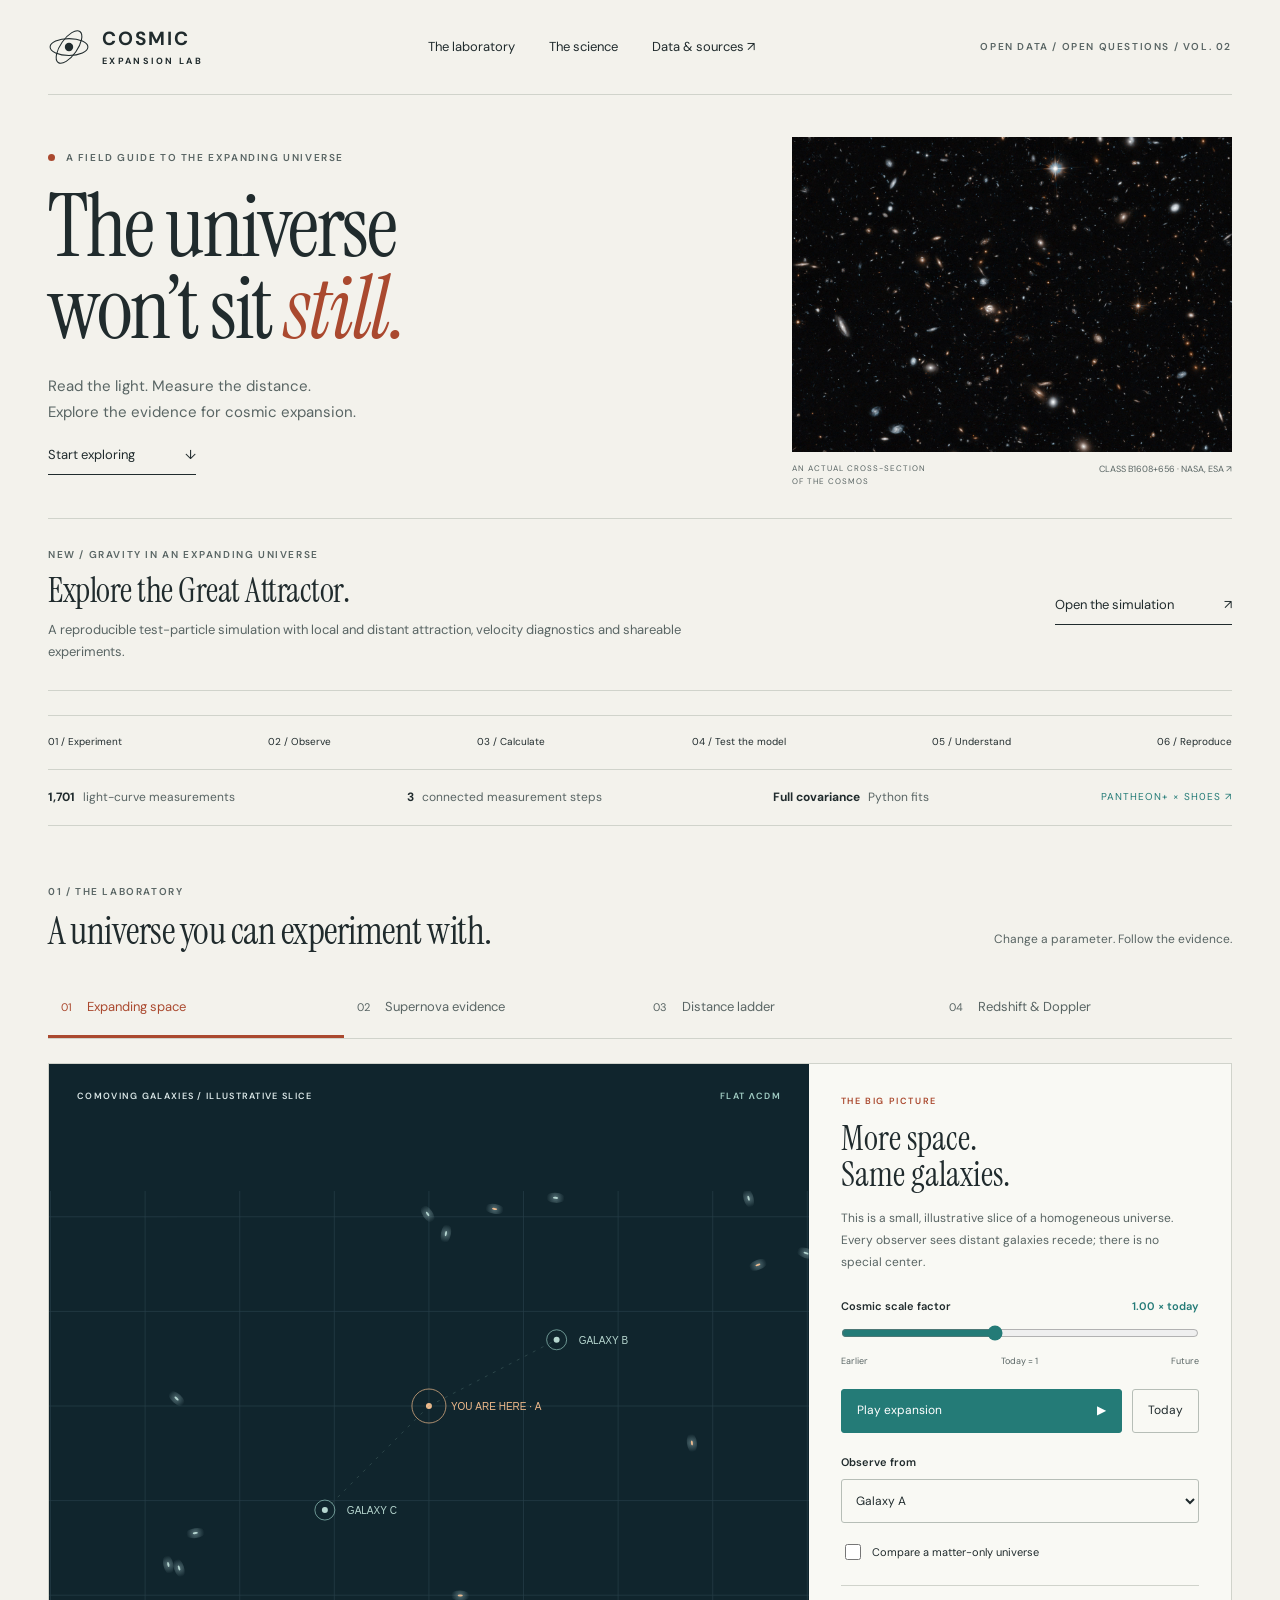
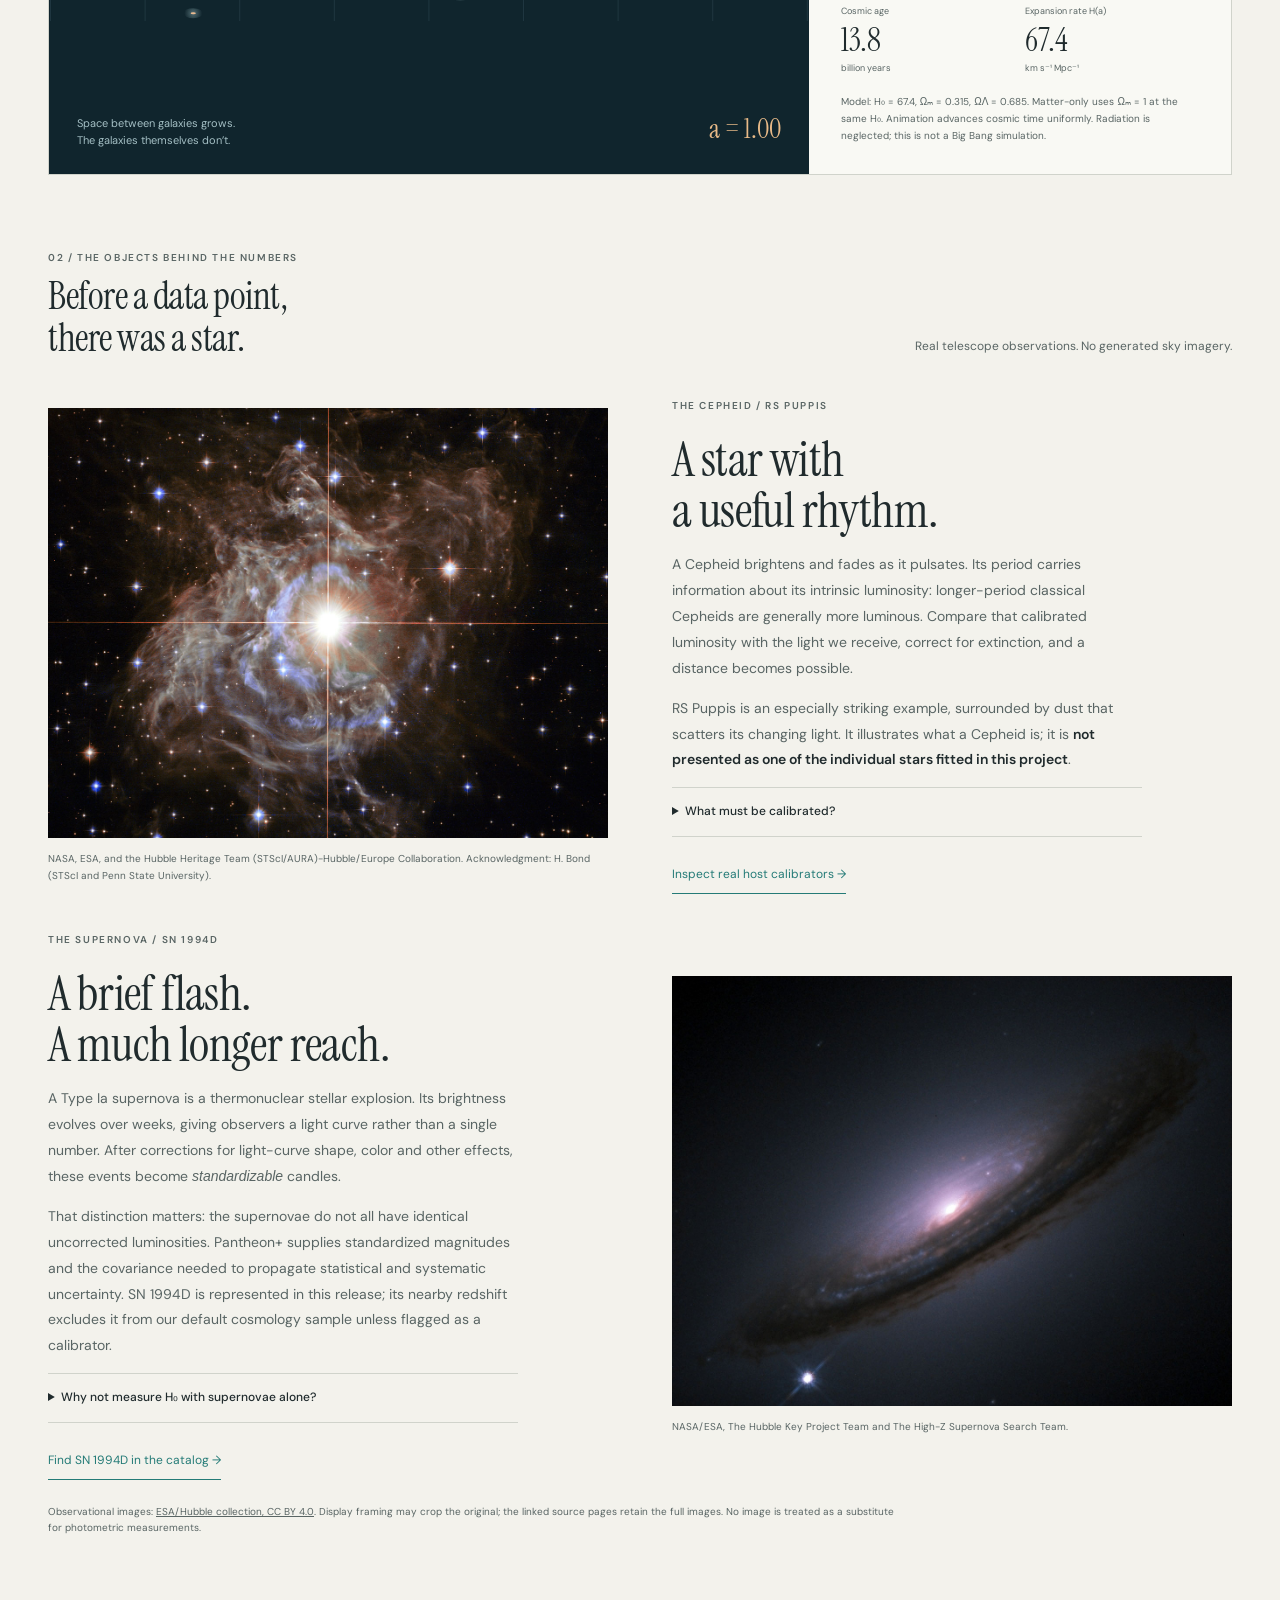
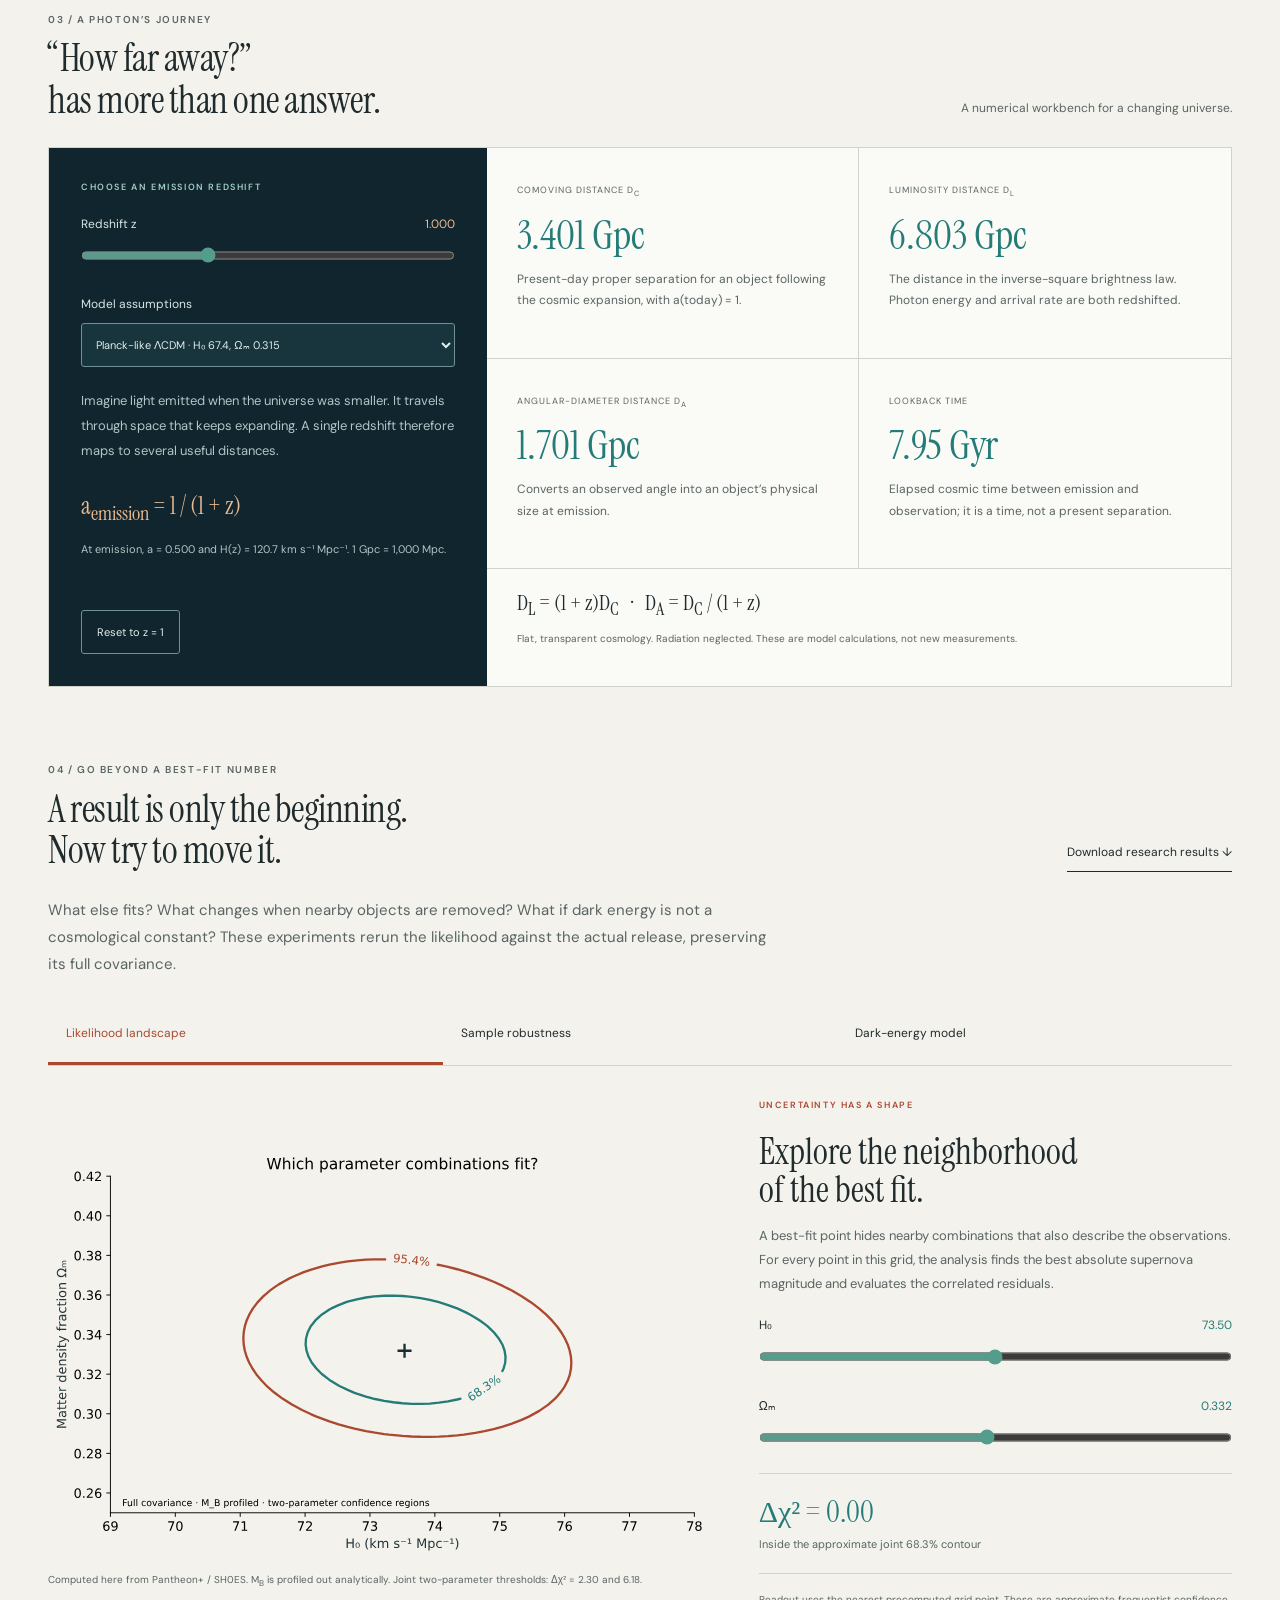
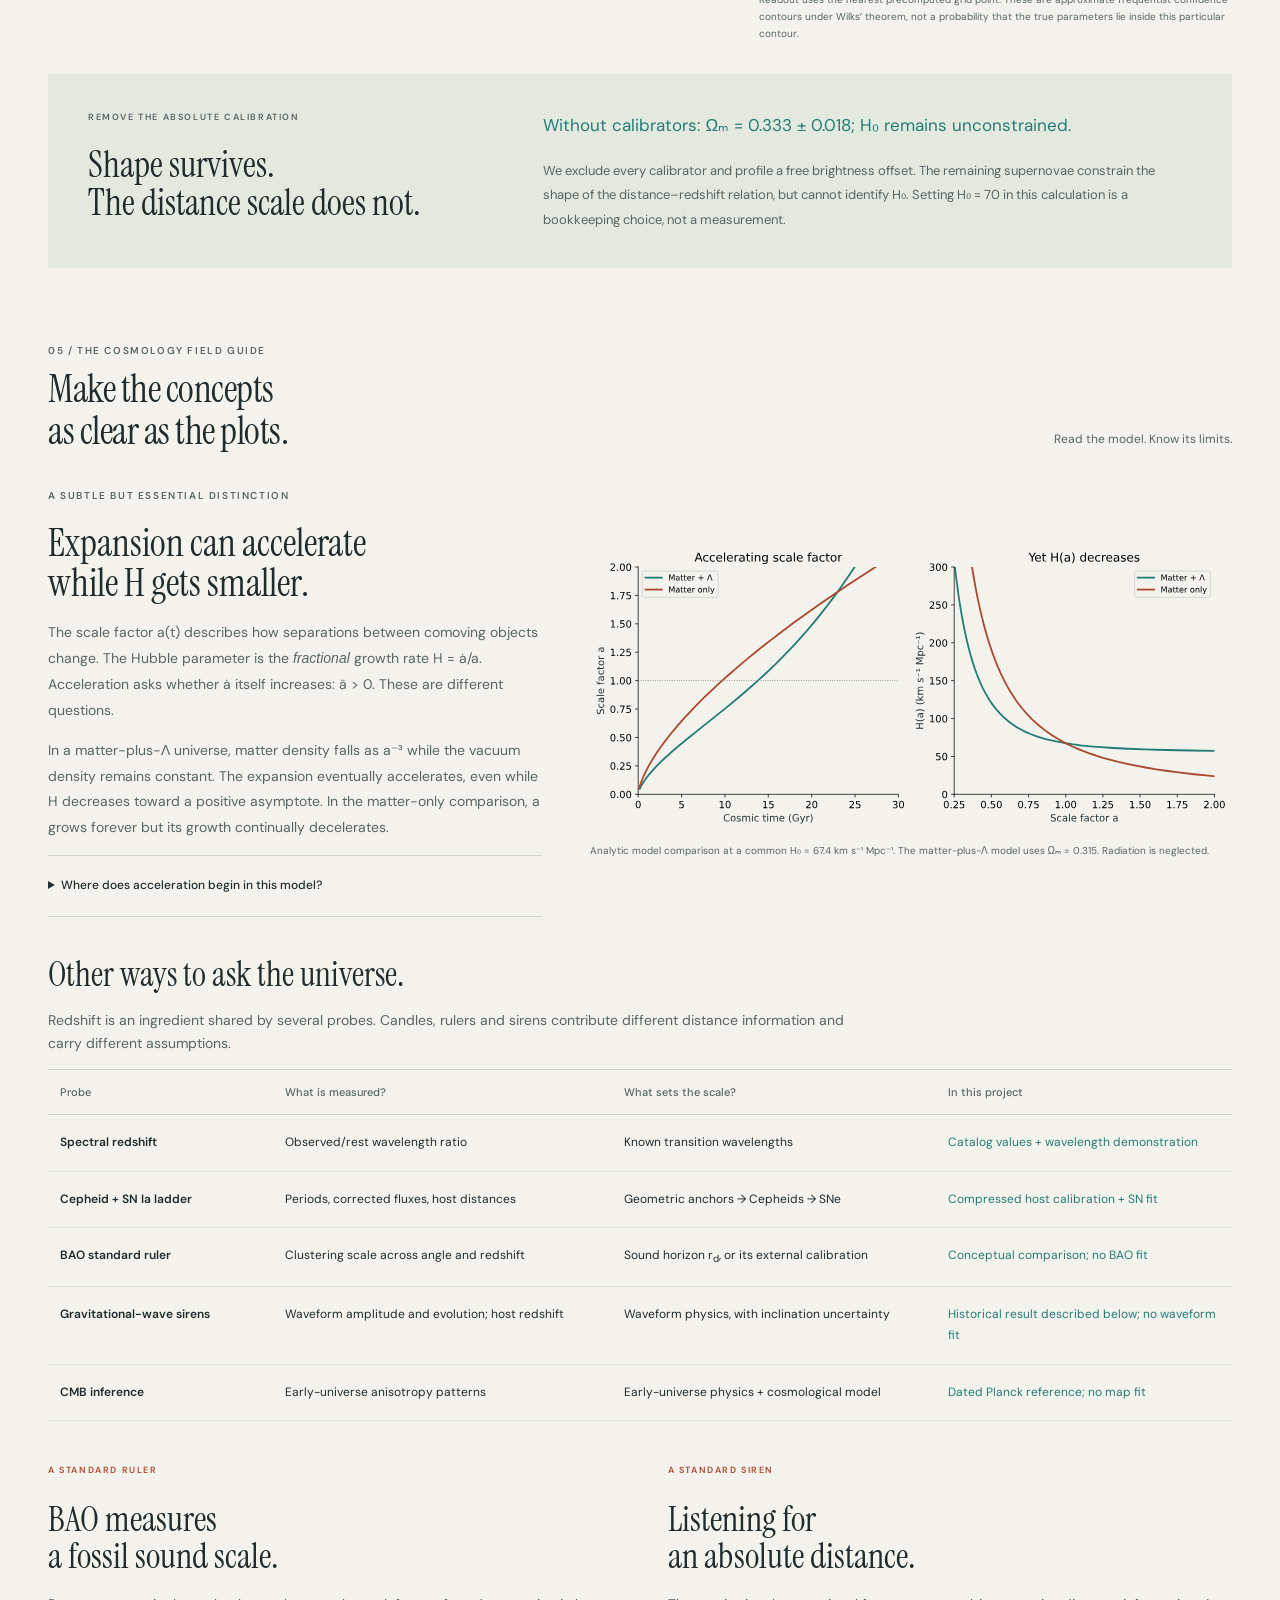
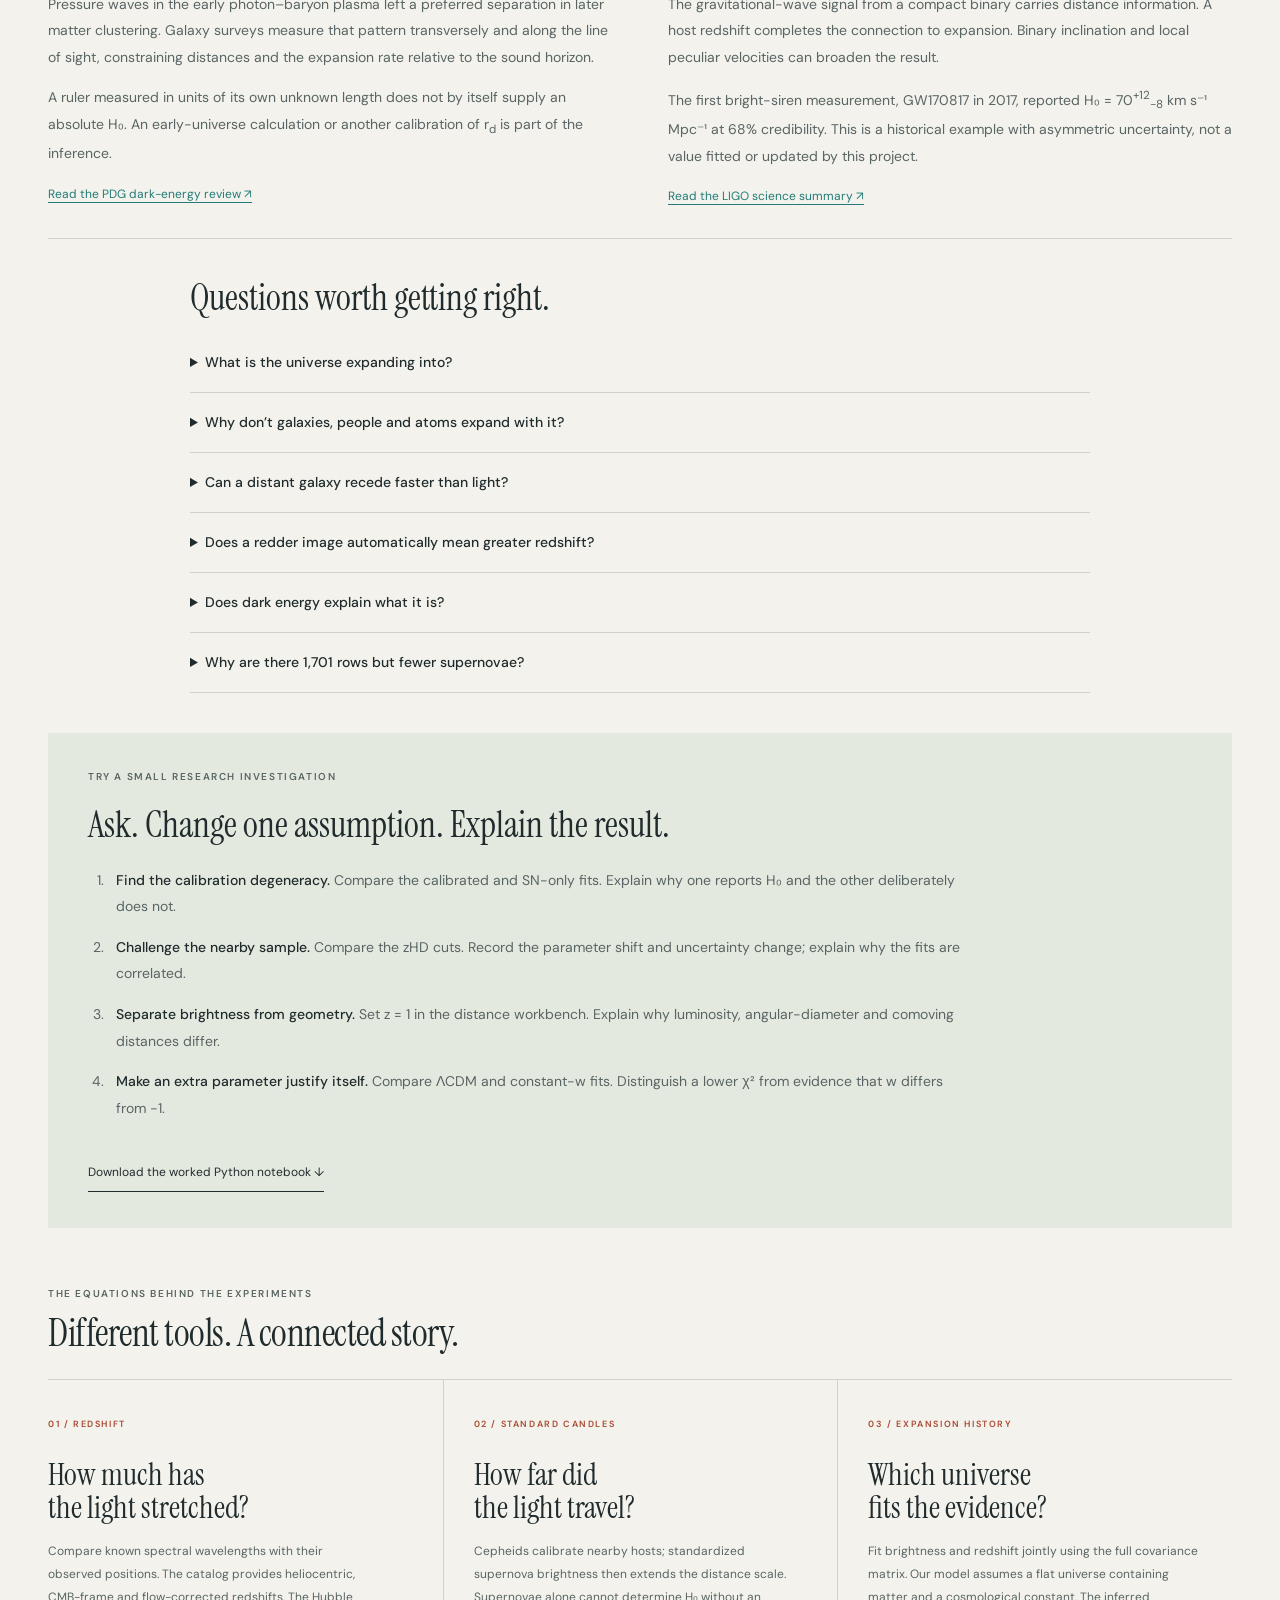
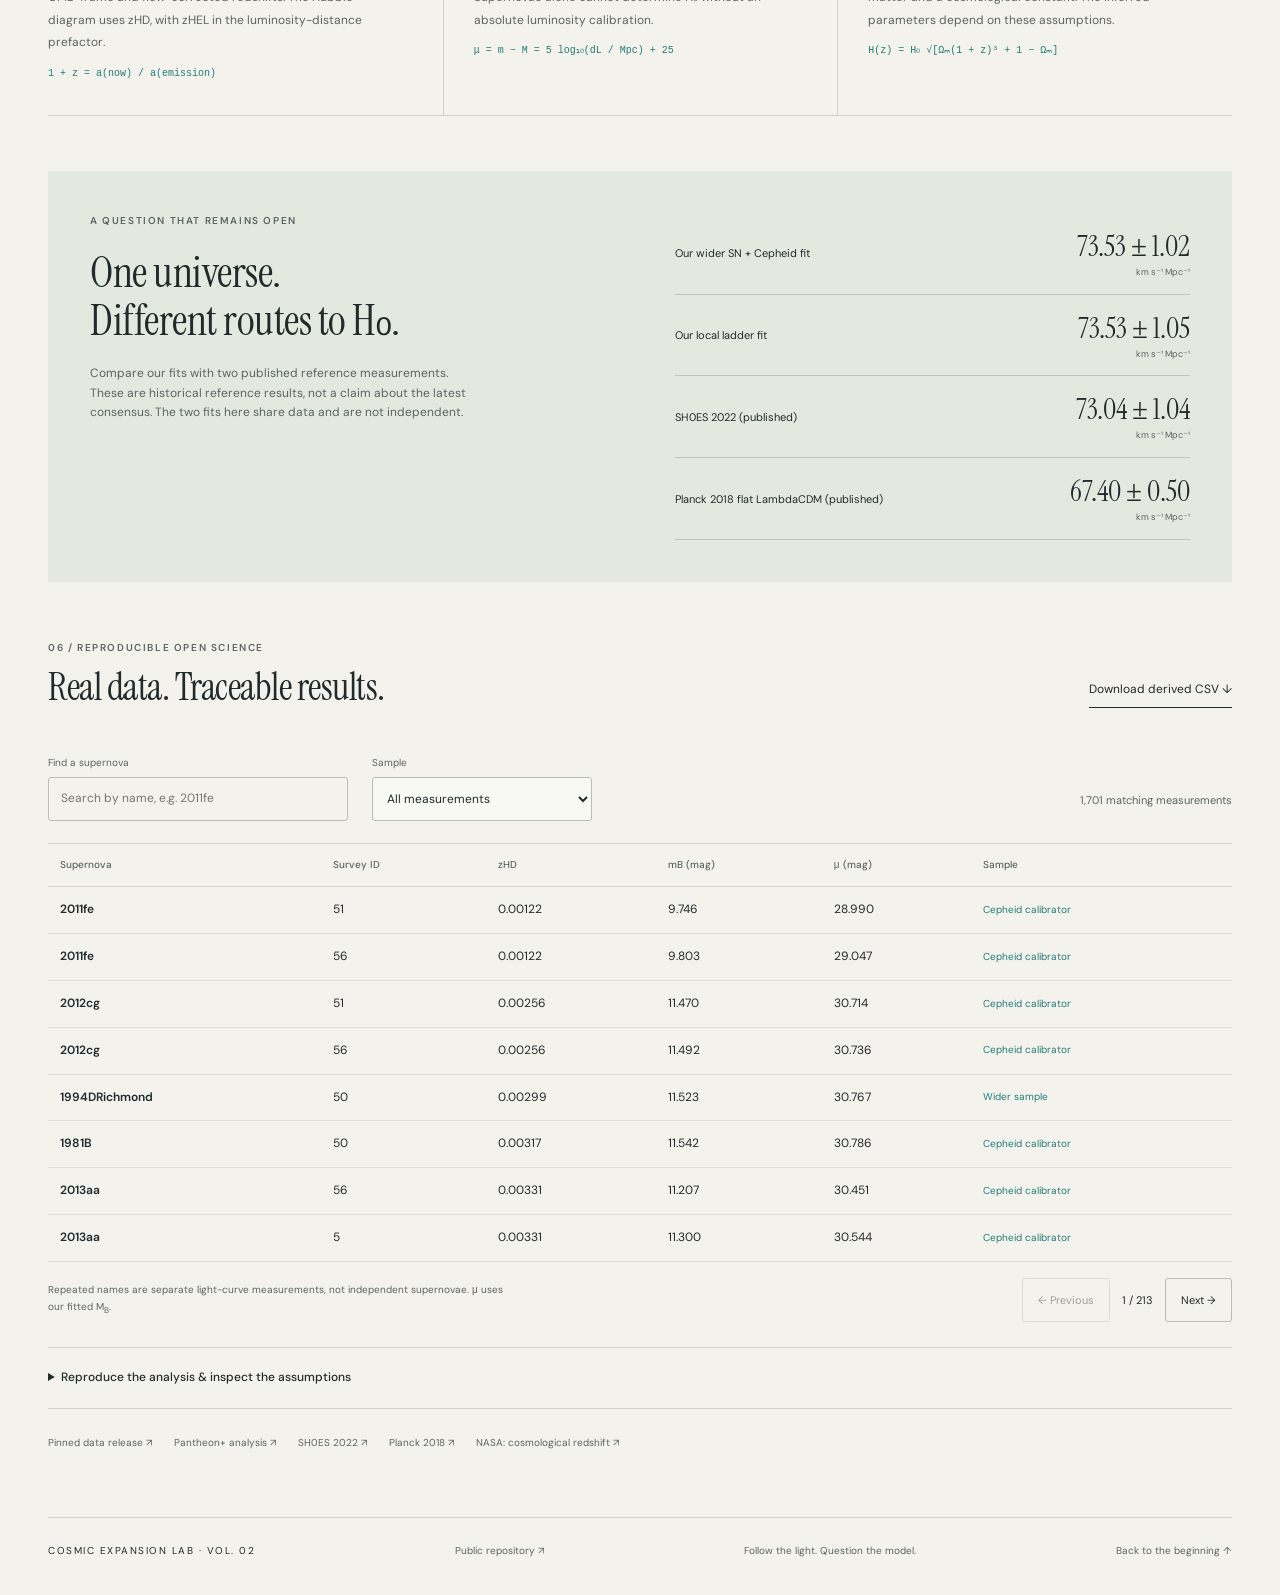
==== commit 984f5600: "Add reproducible Great Attractor simulation and independent numerical validation" ====
--- a/web/index.html
+++ b/web/index.html
@@ -11,6 +11,7 @@
 <header><a class="brand" href="#"><svg viewBox="0 0 40 40" aria-hidden="true"><circle cx="20" cy="20" r="4"/><ellipse cx="20" cy="20" rx="18" ry="8" fill="none" stroke="currentColor"/><ellipse cx="20" cy="20" rx="8" ry="18" fill="none" stroke="currentColor" transform="rotate(35 20 20)"/></svg><span>COSMIC<span class="brand-sub">EXPANSION LAB</span></span></a><nav aria-label="Main navigation"><a href="#laboratory">The laboratory</a><a href="#methods">The science</a><a href="#catalog">Data & sources <span aria-hidden="true">↗</span></a></nav><span class="edition">OPEN DATA / OPEN QUESTIONS / VOL. 02</span></header>
 <main>
 <section class="intro intro-v2"><div><p class="eyebrow"><span class="dot"></span> A FIELD GUIDE TO THE EXPANDING UNIVERSE</p><h1>The universe<br>won’t sit <em>still.</em></h1><p class="hero-deck">Read the light. Measure the distance.<br>Explore the evidence for cosmic expansion.</p><a class="text-link" href="#laboratory">Start exploring <span aria-hidden="true">↓</span></a></div><figure class="intro-observation"><img src="assets/cosmic-field.jpg" alt="Hubble observation of CLASS B1608+656: a field of galaxies at different distances, with white and orange galaxies against black space." width="1280" height="1281" fetchpriority="high"><figcaption><span>AN ACTUAL CROSS-SECTION OF THE COSMOS</span><a href="https://esahubble.org/images/heic1408a/">CLASS B1608+656 · NASA, ESA ↗</a></figcaption></figure></section>
+<div class="attractor-callout"><div><p class="eyebrow">NEW / GRAVITY IN AN EXPANDING UNIVERSE</p><h2>Explore the Great Attractor.</h2><p>A reproducible test-particle simulation with local and distant attraction, velocity diagnostics and shareable experiments.</p></div><a class="text-link" href="great-attractor.html">Open the simulation <span aria-hidden="true">↗</span></a></div>
 <nav class="chapter-nav" aria-label="Project chapters"><a href="#laboratory">01 / Experiment</a><a href="#observations">02 / Observe</a><a href="#distances">03 / Calculate</a><a href="#research">04 / Test the model</a><a href="#field-guide">05 / Understand</a><a href="#catalog">06 / Reproduce</a></nav>
 <div class="data-strip"><span><b id="count">1,701</b> light-curve measurements</span><span><b>3</b> connected measurement steps</span><span><b>Full covariance</b> Python fits</span><a href="https://github.com/PantheonPlusSH0ES/DataRelease" target="_blank" rel="noreferrer">PANTHEON+ × SH0ES <span aria-hidden="true">↗</span></a></div>
 <section id="laboratory" aria-labelledby="lab-title"><div class="section-heading"><div><p class="eyebrow">01 / THE LABORATORY</p><h2 id="lab-title">A universe you can experiment with.</h2></div><p>Change a parameter. Follow the evidence.</p></div>
--- a/web/research.css
+++ b/web/research.css
@@ -1,3 +1,5 @@
 .intro-v2{grid-template-columns:1.2fr 1fr;padding:42px 0 30px;gap:60px}.intro-v2 h1{font-size:clamp(65px,6.8vw,104px)}.hero-deck{font-size:15px;line-height:1.7;color:var(--muted);margin:24px 0 10px}.intro-observation{margin:0;position:relative;max-width:440px;justify-self:end;width:100%}.intro-observation img{display:block;width:100%;height:315px;object-fit:cover}.intro-observation figcaption{display:flex;justify-content:space-between;gap:12px;margin-top:10px;font-size:9px;color:var(--muted)}.intro-observation figcaption span{font-size:8px;letter-spacing:1px;max-width:140px}.intro-observation figcaption a{max-width:170px;text-align:right}.chapter-nav{display:flex;justify-content:space-between;gap:16px;padding:18px 0;border-top:1px solid var(--line);font-size:10px;flex-wrap:wrap}.chapter-nav a:hover{color:var(--rust)}.observations,.distance-section,.research-section,.field-guide{margin-top:75px}.section-lead{max-width:730px;font-size:15px;color:var(--muted);line-height:1.8;margin-bottom:28px}.observation-story{display:grid;grid-template-columns:1fr 1fr;gap:64px;margin-top:38px;align-items:center}.observation-story figure{margin:0;min-width:0}.observation-story figure img{width:100%;height:430px;object-fit:cover;display:block}.observation-story figcaption,.science-figure figcaption{font-size:10px;color:var(--muted);line-height:1.7;margin-top:12px}.story-copy{max-width:470px}.story-copy h3{font-size:49px;line-height:1.04;letter-spacing:-.6px}.story-copy>p:not(.eyebrow),.story-copy details p{font-size:14px;line-height:1.85;color:var(--muted)}.story-copy strong{font-weight:600;color:var(--ink)}.story-copy details{font-size:12px;margin-bottom:20px;padding:14px 0}.story-copy details p{margin:14px 0 0}.story-link{display:inline-block;color:var(--teal);font-size:12px;padding:8px 0;border-bottom:1px solid}.reverse figure{grid-column:2;grid-row:1}.reverse .story-copy{grid-column:1;grid-row:1}.image-license{font-size:10px;color:var(--muted);max-width:850px;margin-top:24px}.image-license a{text-decoration:underline}.distance-workbench{display:grid;grid-template-columns:1fr 1.7fr;border:1px solid var(--line)}.distance-controls{background:var(--night);color:#d9e6e6;padding:32px}.distance-controls .eyebrow{color:#a2cec5;font-size:9px}.distance-controls label,.research-copy label{display:flex;justify-content:space-between;gap:12px;font-size:12px;margin:20px 0 8px}.distance-controls output{color:#edbb90}.distance-controls input[type=range],.research-copy input[type=range]{width:100%;accent-color:#549d8d;min-height:25px;margin:0}.distance-controls select{font-size:11px;background:#18343c;border-color:#719097;color:#e2eded}.distance-controls>p:not(.eyebrow){font-size:13px;line-height:1.9;color:#b1c5c6;margin-top:22px}.small-equation{font:24px var(--serif);padding:14px 0;color:#edbb90}.distance-summary{font-size:11px;color:#b1c5c6;min-height:58px}.distance-controls button{color:#e1eded;border-color:#719097;font-size:11px;margin-top:12px}.distance-controls button:hover{background:#29454d}.distance-results{display:grid;grid-template-columns:1fr 1fr;background:#fafaf6}.distance-number{padding:28px 30px;border-bottom:1px solid var(--line)}.distance-number:nth-child(odd){border-right:1px solid var(--line)}.distance-number>span{font-size:9px;letter-spacing:1px;color:var(--muted)}.distance-number b{display:block;font:41px var(--serif);color:var(--teal);margin:7px 0}.distance-number p{font-size:12px;color:var(--muted);margin-bottom:0;line-height:1.8}.distance-relations{grid-column:1/-1;padding:20px 30px;font:21px var(--serif)}.distance-relations small{display:block;font:10px/1.8 var(--sans);color:var(--muted);margin-top:10px}.research-tabs{display:flex;border-bottom:1px solid var(--line)}.research-tabs button{flex:1;text-align:left;border:0;border-bottom:3px solid transparent;border-radius:0;font-size:12px;padding:18px}.research-tabs button[aria-selected=true]{border-bottom-color:var(--rust);color:var(--rust)}.research-panel{display:grid;grid-template-columns:1.4fr 1fr;gap:48px;padding:32px 0;align-items:center}.science-figure{margin:0;min-width:0}.science-figure img{width:100%;height:auto;display:block}.research-copy .eyebrow{font-size:9px;color:var(--rust)}.research-copy h3{font-size:36px}.research-copy>p:not(.eyebrow):not(.fine){font-size:13px;color:var(--muted);line-height:1.85}.research-copy .fine{font-size:10px}.research-copy output{color:var(--teal)}.profile-result{padding:18px 0;margin-top:15px;border-block:1px solid var(--line)}.profile-result b{font:30px var(--serif);display:block;color:var(--teal)}.profile-result span{font-size:11px;color:var(--muted)}.model-results{border-block:1px solid var(--line);margin:20px 0}.model-results>div{display:flex;justify-content:space-between;align-items:center;gap:15px;padding:10px 0;font-size:11px}.model-results b{font:23px var(--serif)}.sn-only-note{background:#e4e9df;display:grid;grid-template-columns:1fr 1.6fr;gap:50px;padding:35px 40px}.sn-only-note .eyebrow{font-size:9px}.sn-only-note h3{font-size:36px;margin:0}.sn-only-note p{font-size:13px;color:var(--muted);line-height:1.9}.sn-only-note p:last-child{margin-bottom:0}.sn-only-note #sn-only-result{font-size:17px;color:var(--teal)}.history-story{display:grid;grid-template-columns:1fr 1.3fr;gap:48px;align-items:center;margin-top:35px}.history-story h3{font-size:38px}.history-story p:not(.eyebrow){font-size:14px;color:var(--muted);line-height:1.85}.history-story details{font-size:12px}.history-story details p{margin-top:18px}.probe-table{margin-top:40px}.probe-table>h3{font-size:34px}.probe-table>p{font-size:14px;color:var(--muted);max-width:800px}.probe-table table{white-space:normal;min-width:700px}.probe-table th{font-size:11px}.probe-table td{font-size:12px;line-height:1.8;vertical-align:top;padding-block:17px}.probe-table td:first-child{width:19%}.probe-table td:last-child{width:25%}.guide-grid{display:grid;grid-template-columns:1fr 1fr;gap:55px;border-bottom:1px solid var(--line);margin:35px 0}.guide-grid article{padding-bottom:30px}.guide-grid h3{font-size:35px;margin-top:20px}.guide-grid p{font-size:14px;line-height:1.9;color:var(--muted)}.guide-grid a{font-size:12px;color:var(--teal);border-bottom:1px solid}.questions{max-width:900px;margin:40px auto}.questions h3{font-size:36px}.questions details{border-top:0;font-size:14px;padding:18px 0}.questions details p{font-size:14px;line-height:1.85;color:var(--muted);margin:16px 0 0}.investigation{padding:36px 40px;background:#e4e9df;margin-top:40px}.investigation h3{font-size:36px}.investigation ol{padding-left:20px;max-width:880px}.investigation li{font-size:14px;color:var(--muted);line-height:1.9;padding:7px 0 7px 8px}.investigation li b{color:var(--ink);font-weight:500}.investigation .download{display:inline-block;margin-top:12px}.research-copy td,.research-copy th{padding:10px 7px}.research-copy td:last-child{color:var(--ink);font-size:11px}#research-status{font-size:12px;color:var(--rust)}#research-status:empty{display:none}button:active{transform:translateY(1px)}
 @media(max-width:1050px){.intro-v2{gap:35px}.intro-observation img{height:280px}.observation-story{gap:35px}.observation-story figure img{height:380px}.story-copy h3{font-size:40px}.research-panel{gap:25px}.distance-workbench{grid-template-columns:1fr 1.5fr}.distance-number{padding:24px 22px}.distance-number b{font-size:34px}.history-story{grid-template-columns:1fr;gap:25px}.history-story .science-figure{max-width:900px}.guide-grid{gap:35px}}
 @media(max-width:760px){.intro-v2{grid-template-columns:1fr;gap:28px;padding-top:30px}.intro-v2 h1{font-size:72px}.hero-deck{font-size:14px;margin-top:20px}.intro-observation{max-width:none}.intro-observation img{height:220px}.intro-observation figcaption{font-size:9px}.chapter-nav{gap:14px;font-size:10px;display:grid;grid-template-columns:1fr 1fr}.observations,.distance-section,.research-section,.field-guide{margin-top:45px}.observation-story{grid-template-columns:1fr;gap:26px;margin-top:28px}.observation-story figure img{height:310px}.reverse figure,.reverse .story-copy{grid-column:auto;grid-row:auto}.story-copy{max-width:none}.story-copy h3{font-size:39px}.story-copy>p:not(.eyebrow),.story-copy details p{font-size:15px}.story-copy details{font-size:14px}.story-link{font-size:13px}.distance-workbench{grid-template-columns:1fr}.distance-controls{padding:25px}.distance-controls select{font-size:16px}.distance-controls>p:not(.eyebrow){font-size:14px}.distance-controls label{font-size:13px}.distance-number{padding:23px 16px}.distance-number>span{font-size:8px;letter-spacing:.5px}.distance-number b{font-size:29px}.distance-number p{font-size:12px}.distance-relations{padding:20px 16px;font-size:18px}.research-tabs button{font-size:11px;padding:14px 8px}.research-panel{grid-template-columns:1fr;padding:22px 0;gap:25px}.research-copy h3{font-size:34px}.research-copy>p:not(.eyebrow):not(.fine){font-size:14px}.research-copy .fine{font-size:11px}.research-copy label{font-size:13px}.sn-only-note{grid-template-columns:1fr;padding:26px;gap:20px}.sn-only-note p{font-size:14px}.history-story{gap:25px}.history-story h3{font-size:34px}.history-story p:not(.eyebrow){font-size:15px}.history-story details{font-size:13px}.guide-grid{grid-template-columns:1fr;gap:0}.guide-grid article+article{border-top:1px solid var(--line);padding-top:26px}.guide-grid p{font-size:15px}.questions h3{font-size:32px}.questions summary{font-size:14px}.questions details p{font-size:15px}.investigation{padding:26px}.investigation h3{font-size:32px}.investigation li{font-size:14px}.investigation .download{font-size:12px}.science-figure figcaption{font-size:10px}.section-lead{font-size:14px}.story-copy .eyebrow{margin-bottom:14px}}
+
+.attractor-callout{display:flex;justify-content:space-between;align-items:center;gap:30px;border-block:1px solid var(--line);padding:28px 0;margin-bottom:24px}.attractor-callout .eyebrow{margin-bottom:8px}.attractor-callout h2{font-size:34px;margin-bottom:10px}.attractor-callout p:not(.eyebrow){font-size:13px;color:var(--muted);max-width:650px;margin:0}.attractor-callout>a{white-space:nowrap}@media(max-width:760px){.attractor-callout{flex-direction:column;align-items:start;gap:18px}}
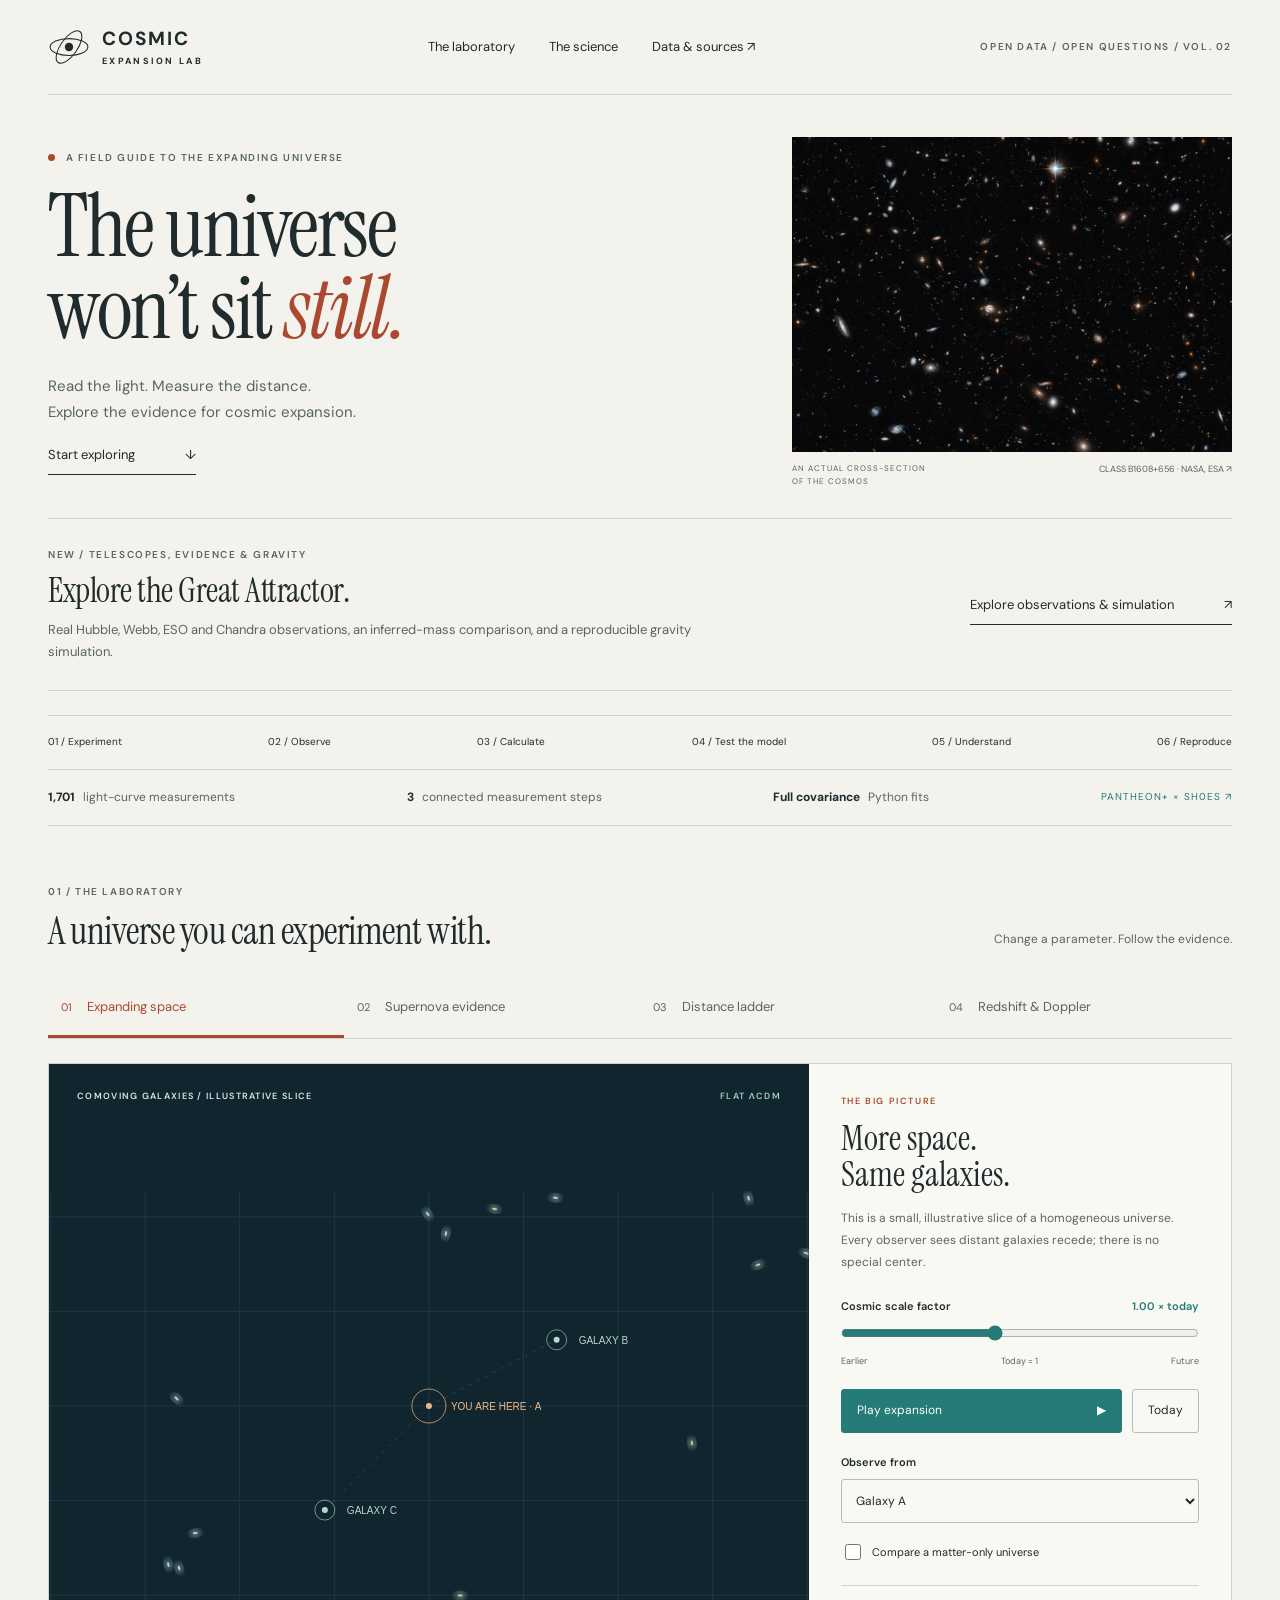
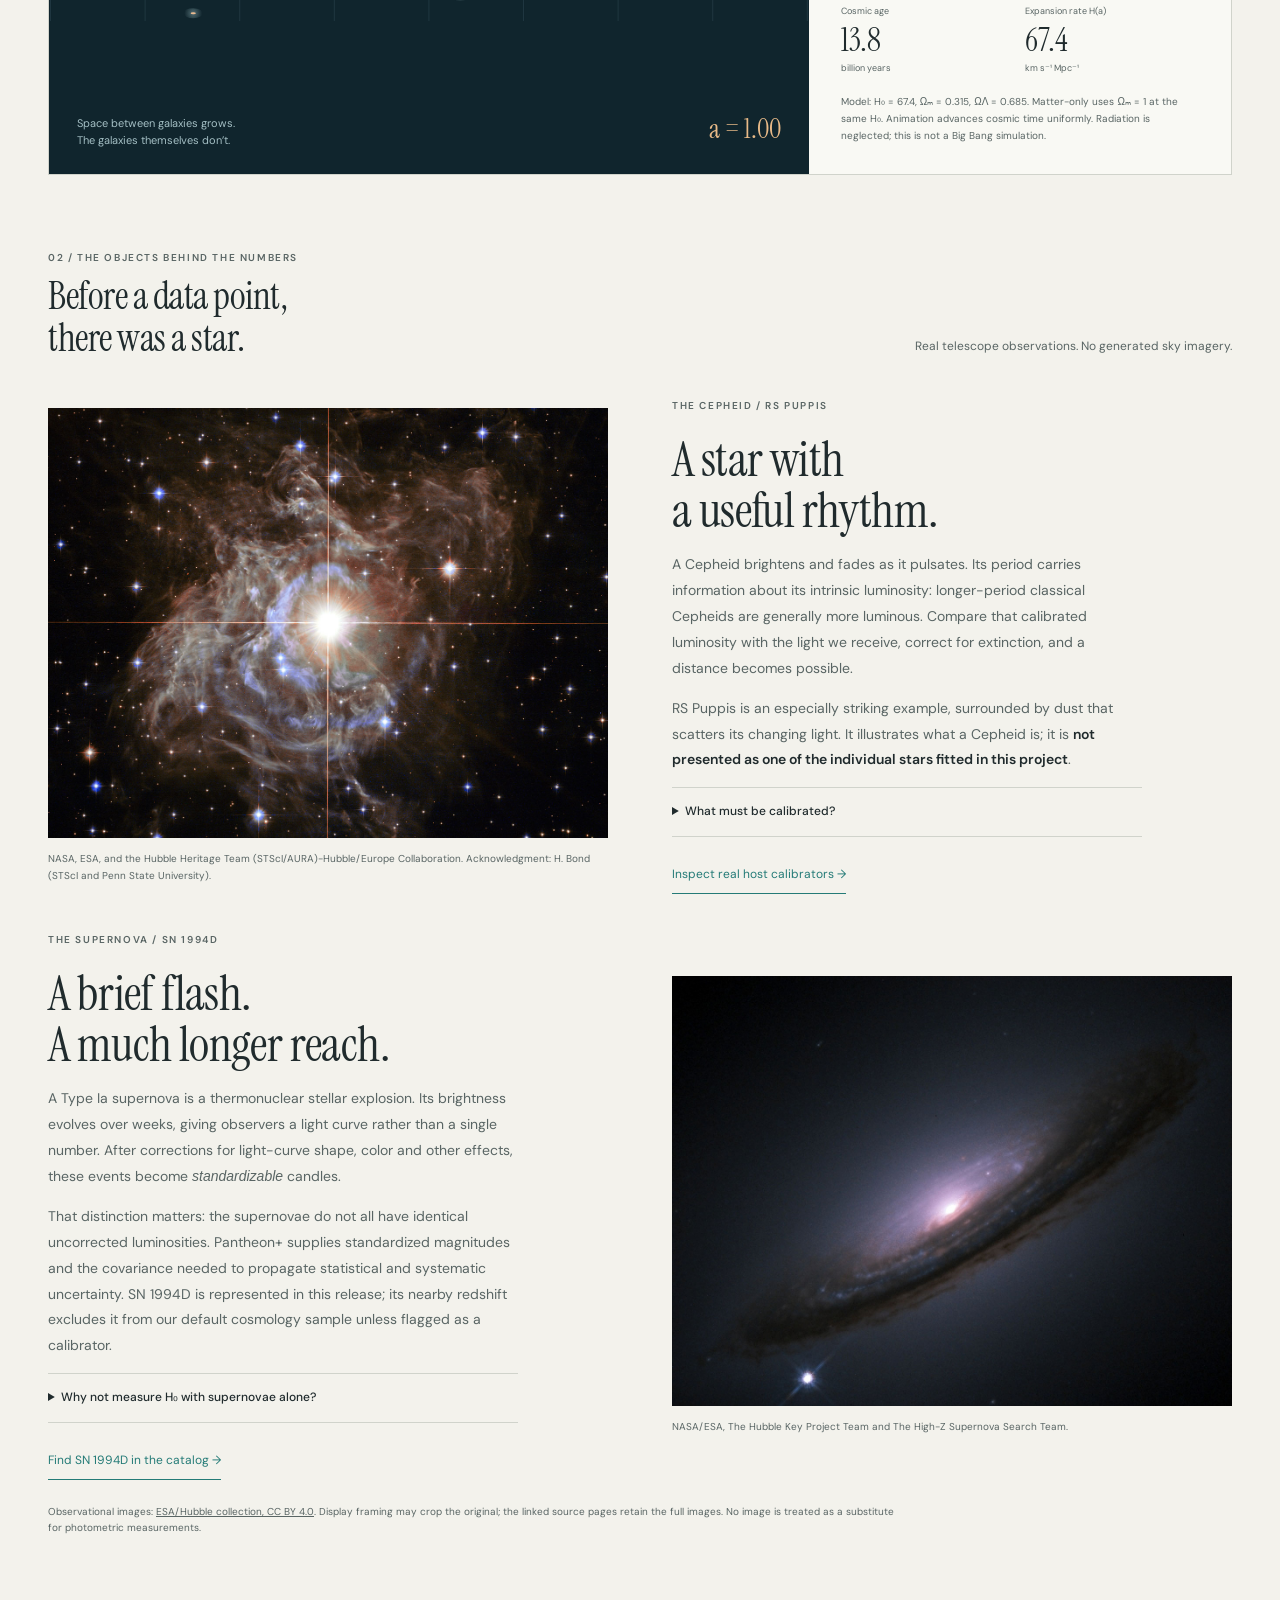
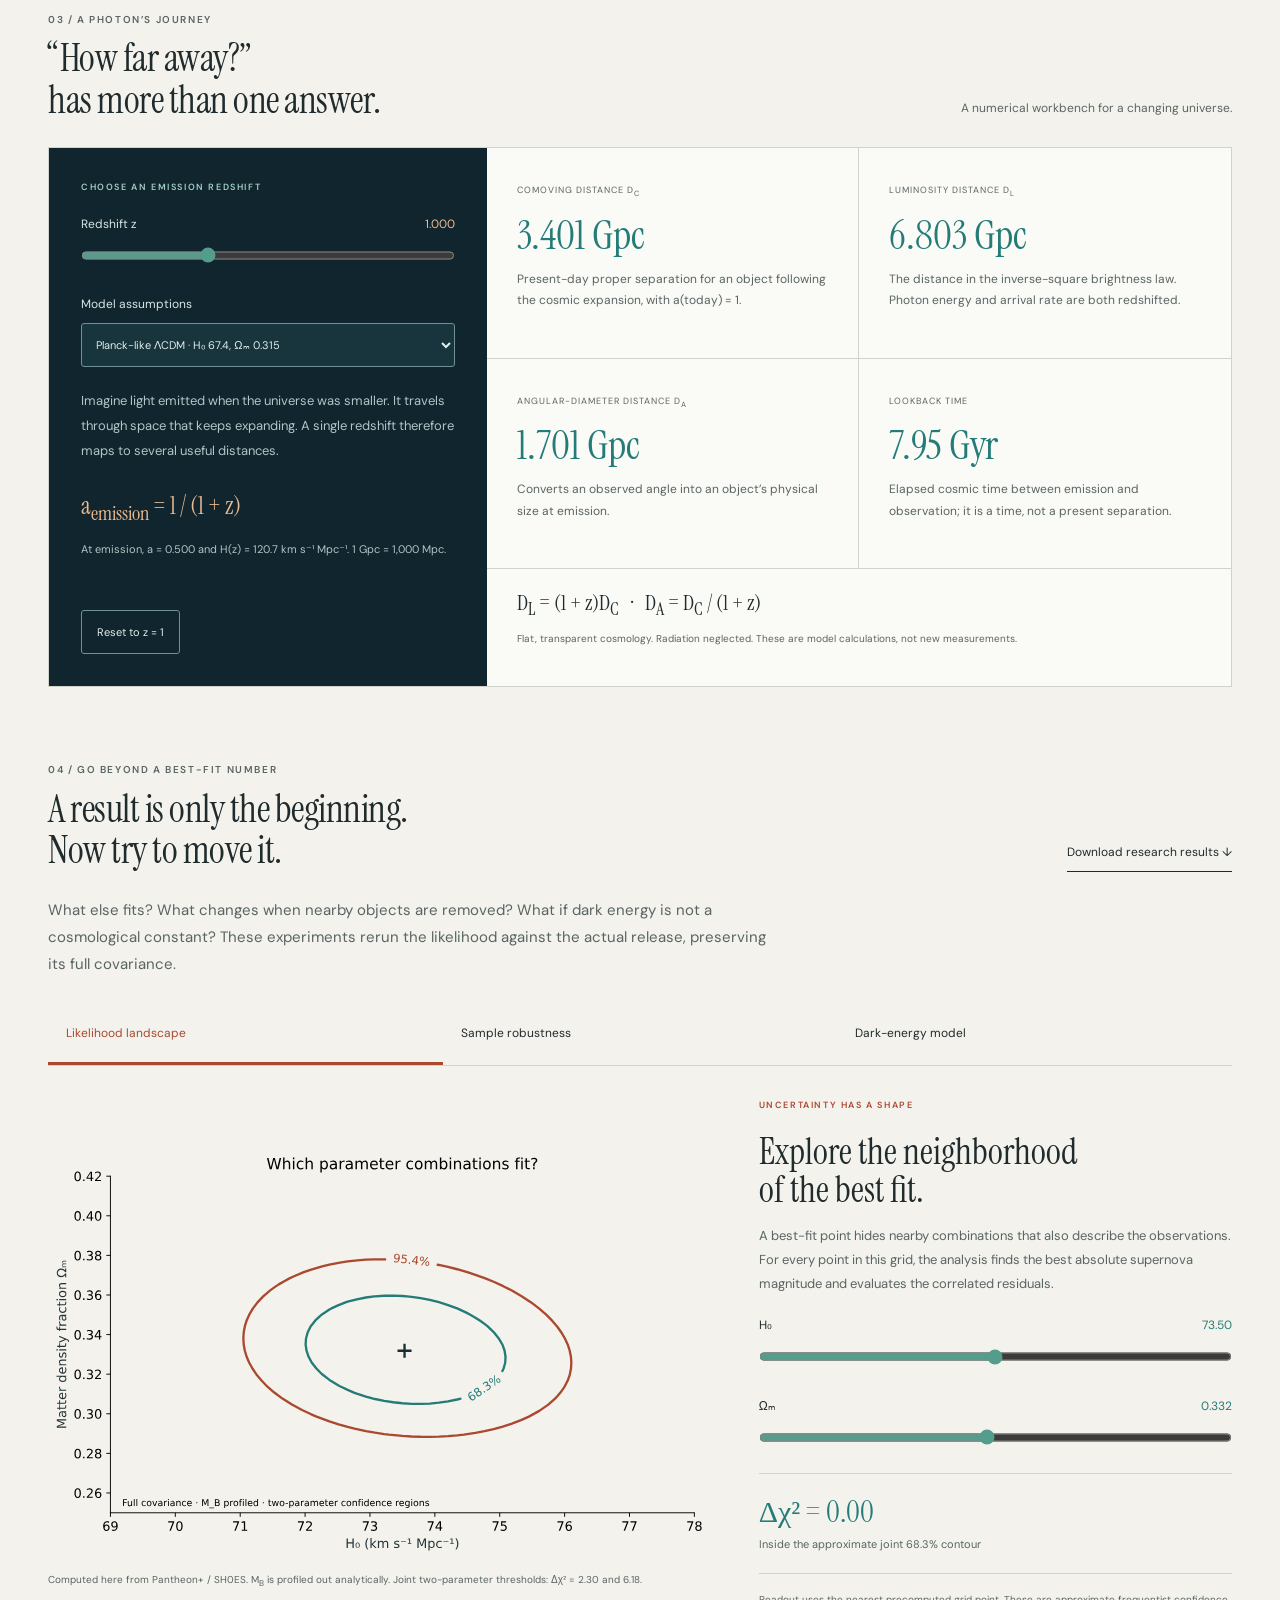
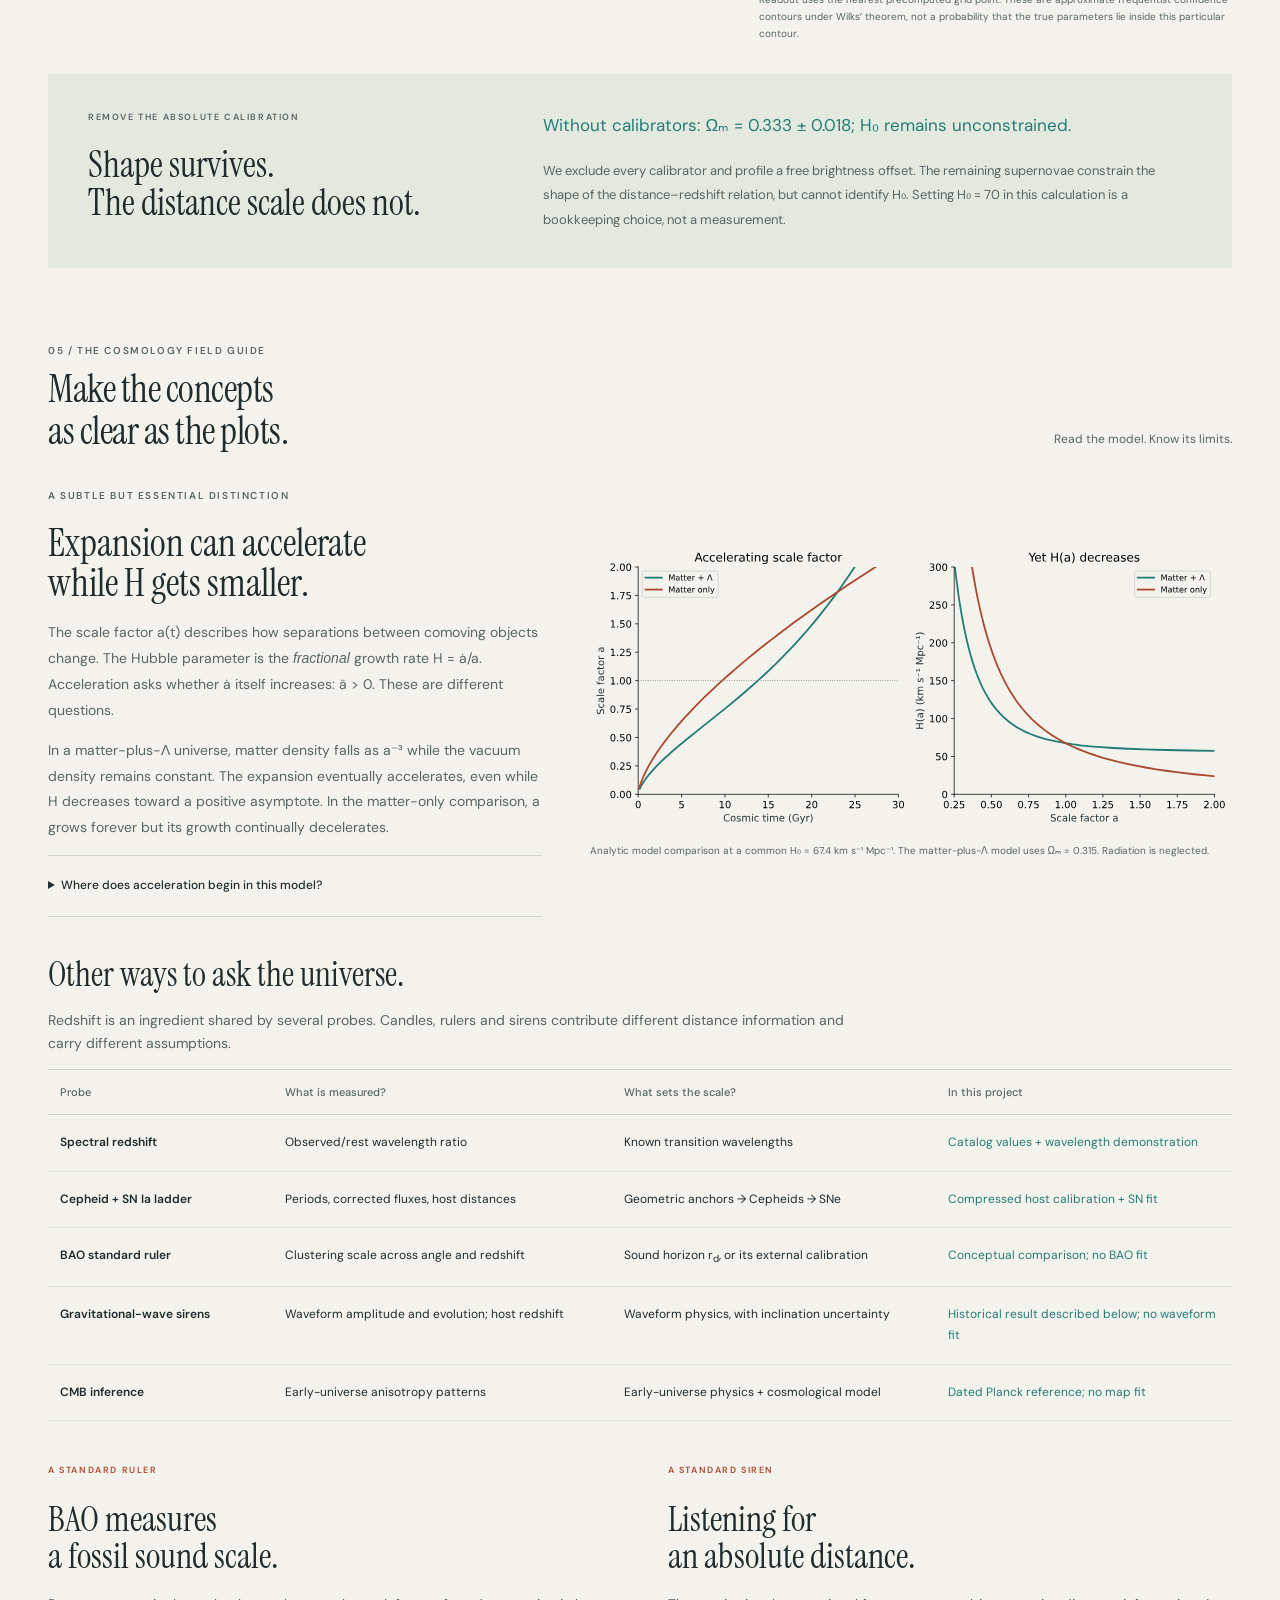
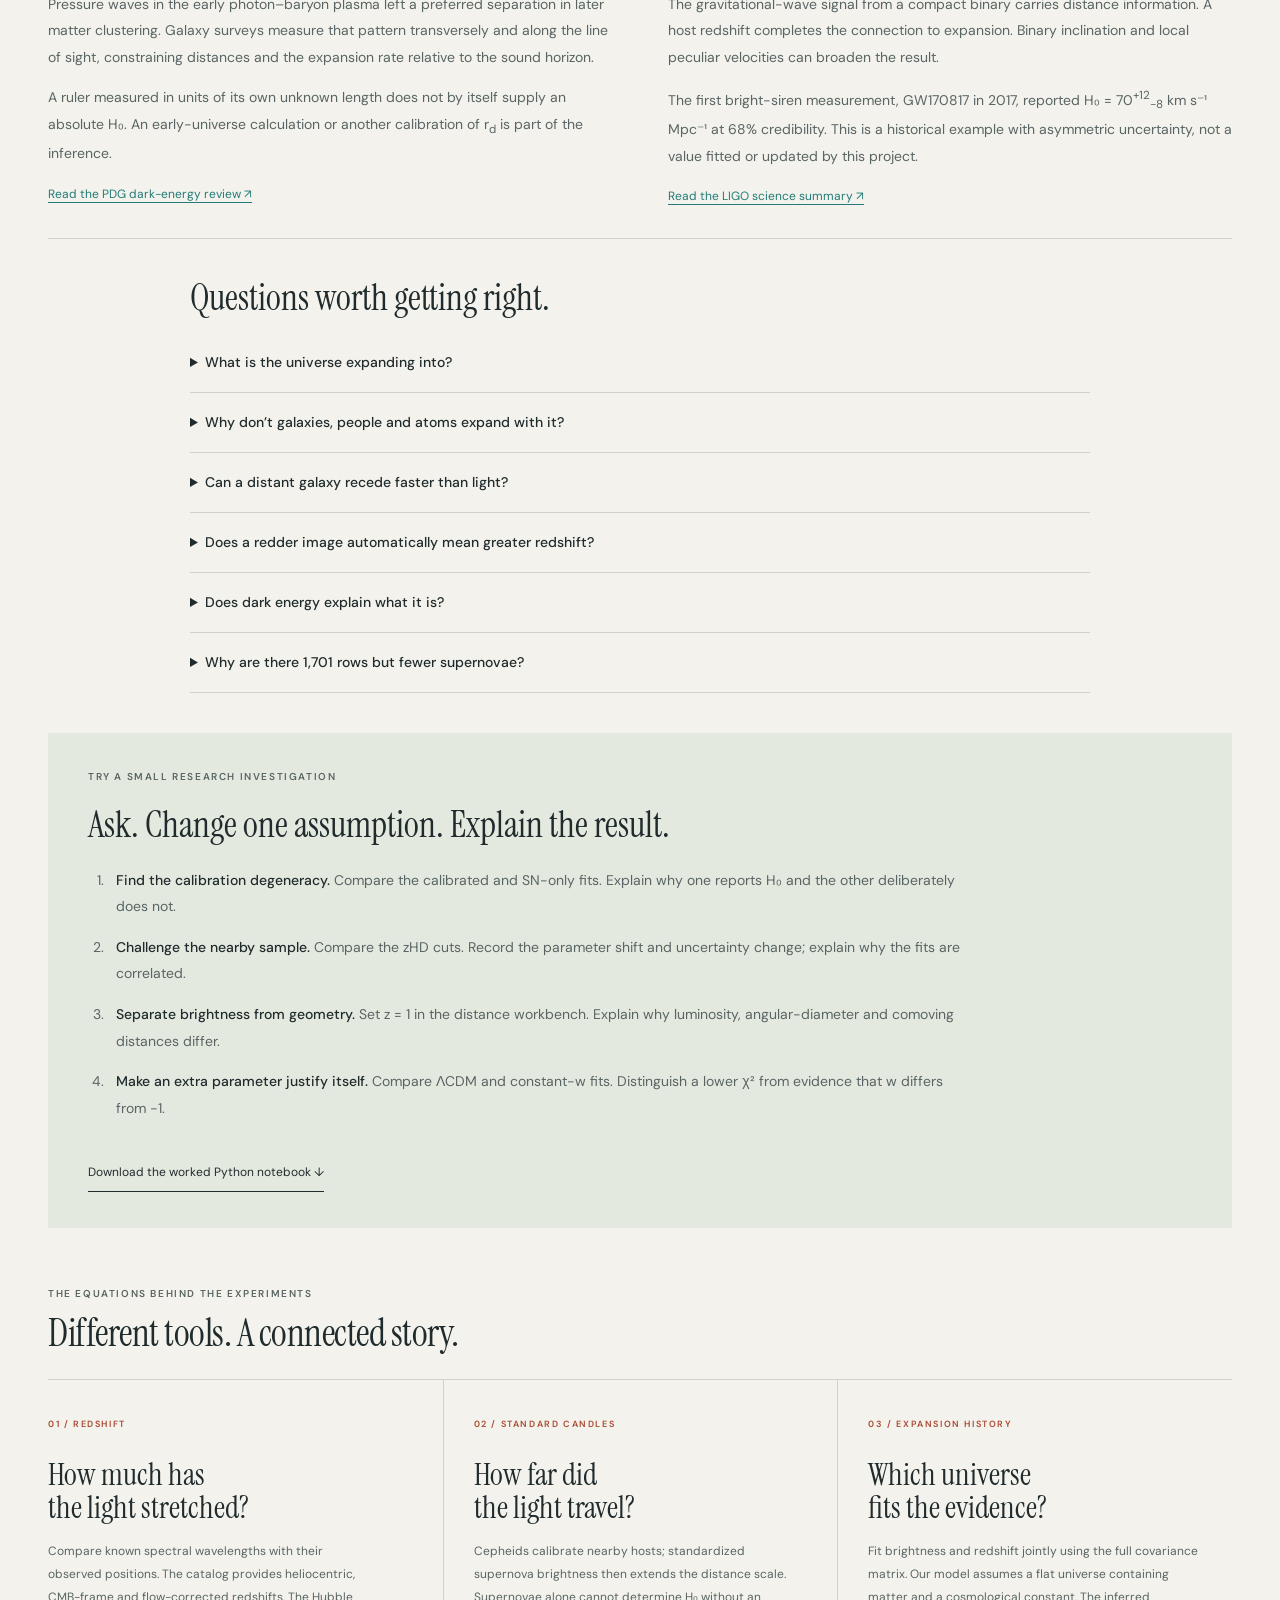
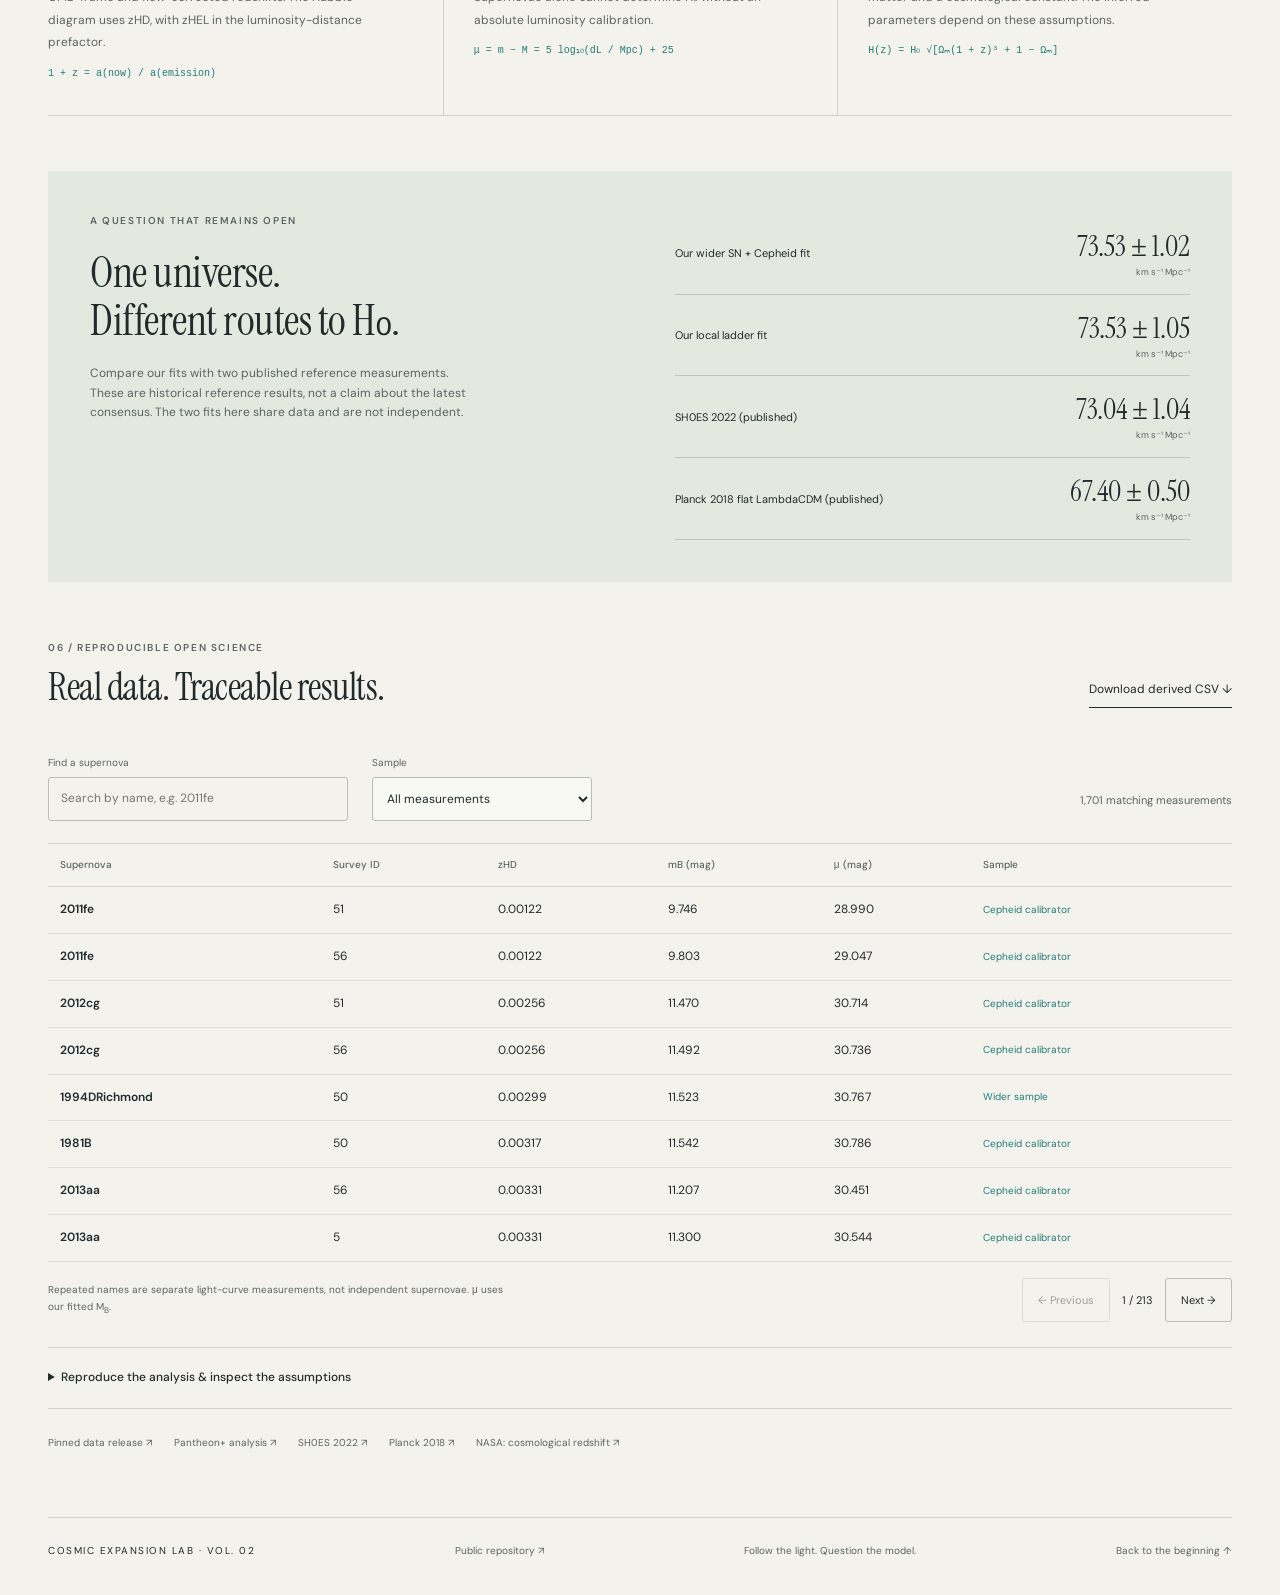
==== commit 09678334: "Add credited telescope observation workbench and research evidence roadmap" ====
--- a/web/index.html
+++ b/web/index.html
@@ -11,7 +11,7 @@
 <header><a class="brand" href="#"><svg viewBox="0 0 40 40" aria-hidden="true"><circle cx="20" cy="20" r="4"/><ellipse cx="20" cy="20" rx="18" ry="8" fill="none" stroke="currentColor"/><ellipse cx="20" cy="20" rx="8" ry="18" fill="none" stroke="currentColor" transform="rotate(35 20 20)"/></svg><span>COSMIC<span class="brand-sub">EXPANSION LAB</span></span></a><nav aria-label="Main navigation"><a href="#laboratory">The laboratory</a><a href="#methods">The science</a><a href="#catalog">Data & sources <span aria-hidden="true">↗</span></a></nav><span class="edition">OPEN DATA / OPEN QUESTIONS / VOL. 02</span></header>
 <main>
 <section class="intro intro-v2"><div><p class="eyebrow"><span class="dot"></span> A FIELD GUIDE TO THE EXPANDING UNIVERSE</p><h1>The universe<br>won’t sit <em>still.</em></h1><p class="hero-deck">Read the light. Measure the distance.<br>Explore the evidence for cosmic expansion.</p><a class="text-link" href="#laboratory">Start exploring <span aria-hidden="true">↓</span></a></div><figure class="intro-observation"><img src="assets/cosmic-field.jpg" alt="Hubble observation of CLASS B1608+656: a field of galaxies at different distances, with white and orange galaxies against black space." width="1280" height="1281" fetchpriority="high"><figcaption><span>AN ACTUAL CROSS-SECTION OF THE COSMOS</span><a href="https://esahubble.org/images/heic1408a/">CLASS B1608+656 · NASA, ESA ↗</a></figcaption></figure></section>
-<div class="attractor-callout"><div><p class="eyebrow">NEW / GRAVITY IN AN EXPANDING UNIVERSE</p><h2>Explore the Great Attractor.</h2><p>A reproducible test-particle simulation with local and distant attraction, velocity diagnostics and shareable experiments.</p></div><a class="text-link" href="great-attractor.html">Open the simulation <span aria-hidden="true">↗</span></a></div>
+<div class="attractor-callout"><div><p class="eyebrow">NEW / TELESCOPES, EVIDENCE & GRAVITY</p><h2>Explore the Great Attractor.</h2><p>Real Hubble, Webb, ESO and Chandra observations, an inferred-mass comparison, and a reproducible gravity simulation.</p></div><a class="text-link" href="great-attractor.html#observations">Explore observations & simulation <span aria-hidden="true">↗</span></a></div>
 <nav class="chapter-nav" aria-label="Project chapters"><a href="#laboratory">01 / Experiment</a><a href="#observations">02 / Observe</a><a href="#distances">03 / Calculate</a><a href="#research">04 / Test the model</a><a href="#field-guide">05 / Understand</a><a href="#catalog">06 / Reproduce</a></nav>
 <div class="data-strip"><span><b id="count">1,701</b> light-curve measurements</span><span><b>3</b> connected measurement steps</span><span><b>Full covariance</b> Python fits</span><a href="https://github.com/PantheonPlusSH0ES/DataRelease" target="_blank" rel="noreferrer">PANTHEON+ × SH0ES <span aria-hidden="true">↗</span></a></div>
 <section id="laboratory" aria-labelledby="lab-title"><div class="section-heading"><div><p class="eyebrow">01 / THE LABORATORY</p><h2 id="lab-title">A universe you can experiment with.</h2></div><p>Change a parameter. Follow the evidence.</p></div>
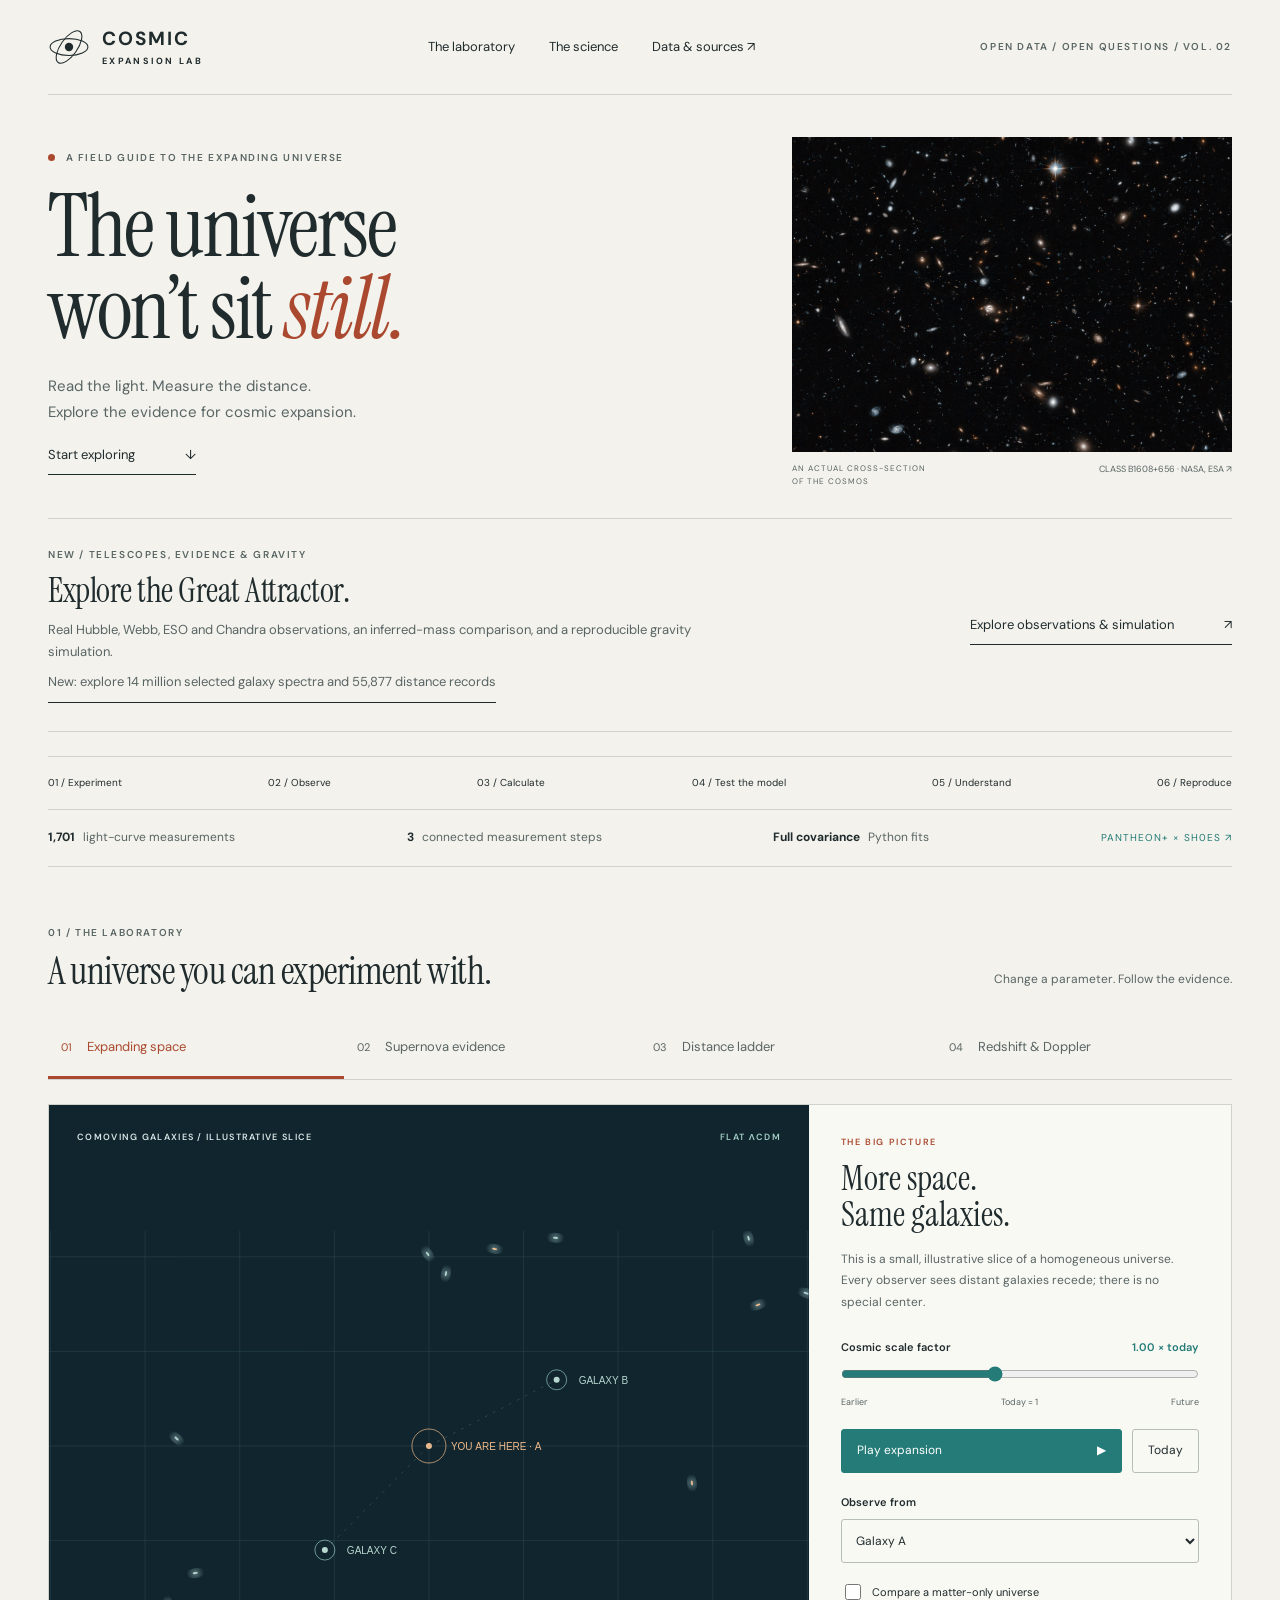
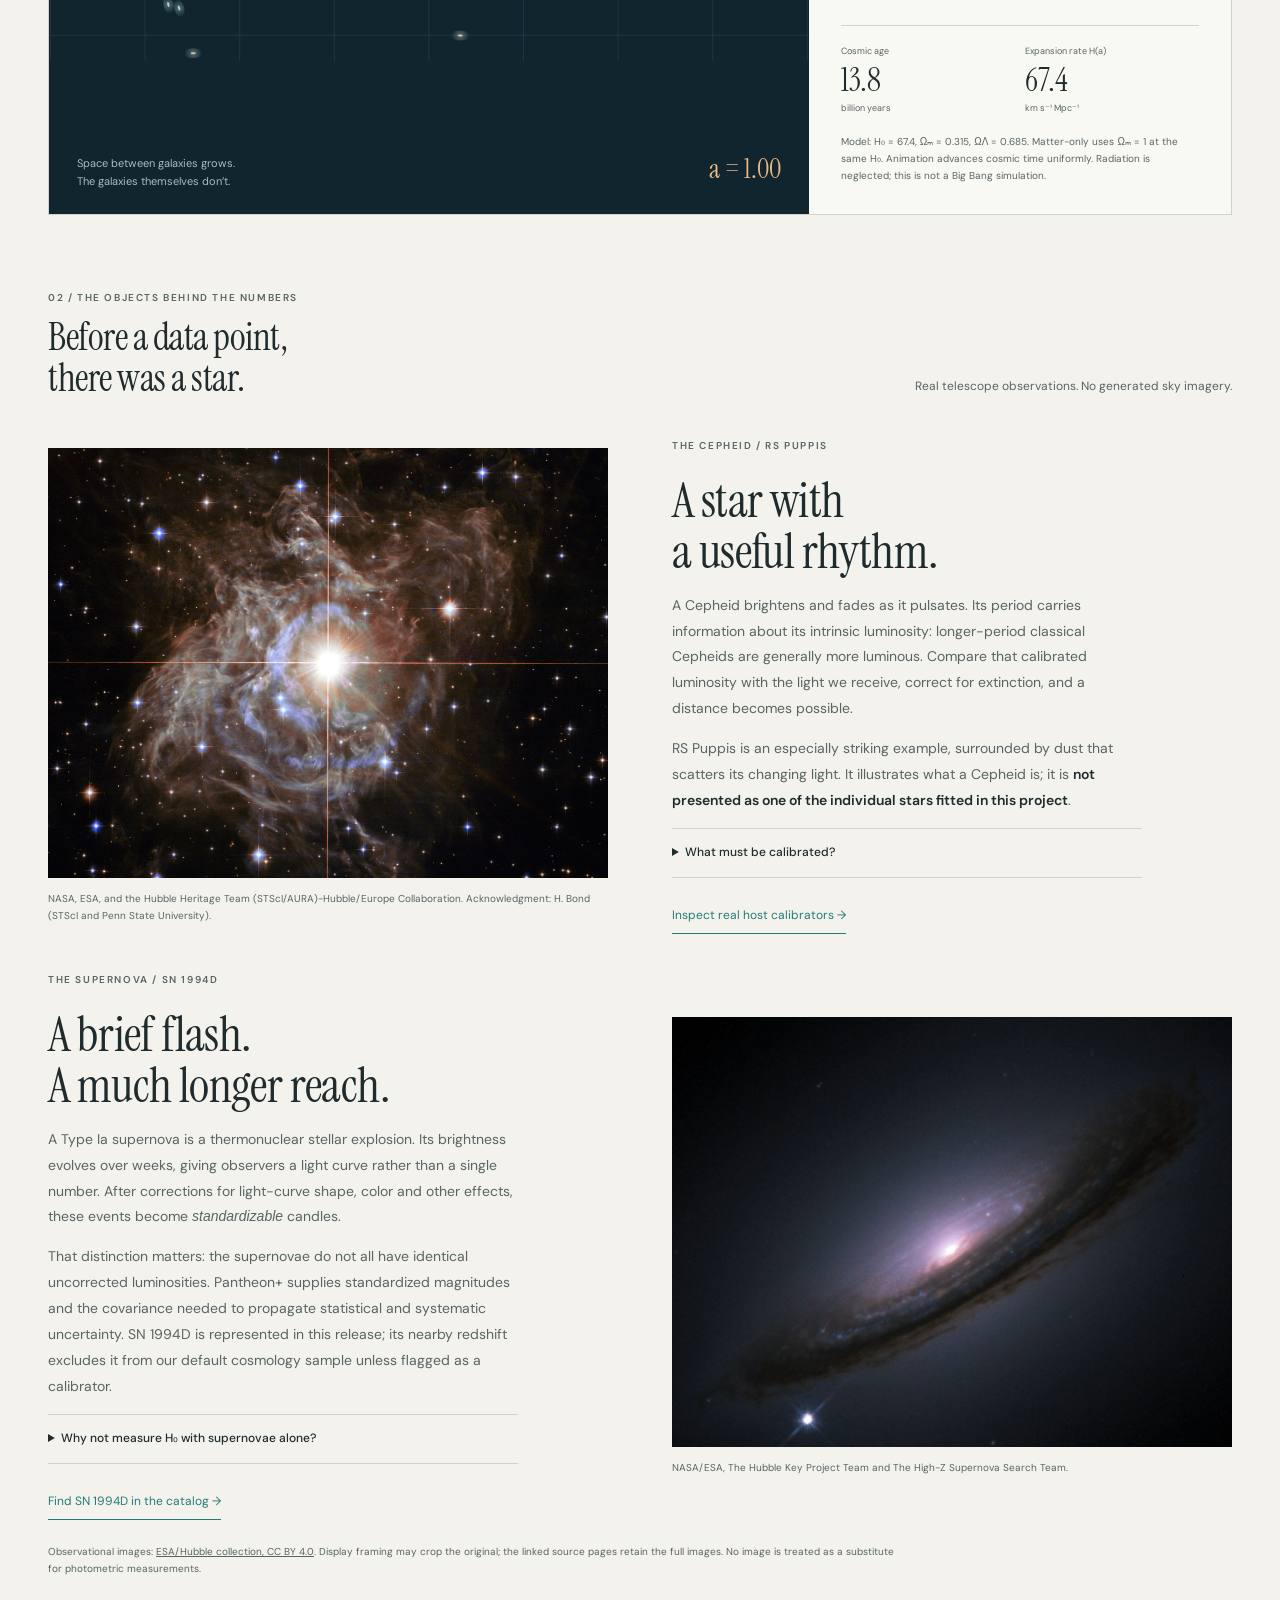
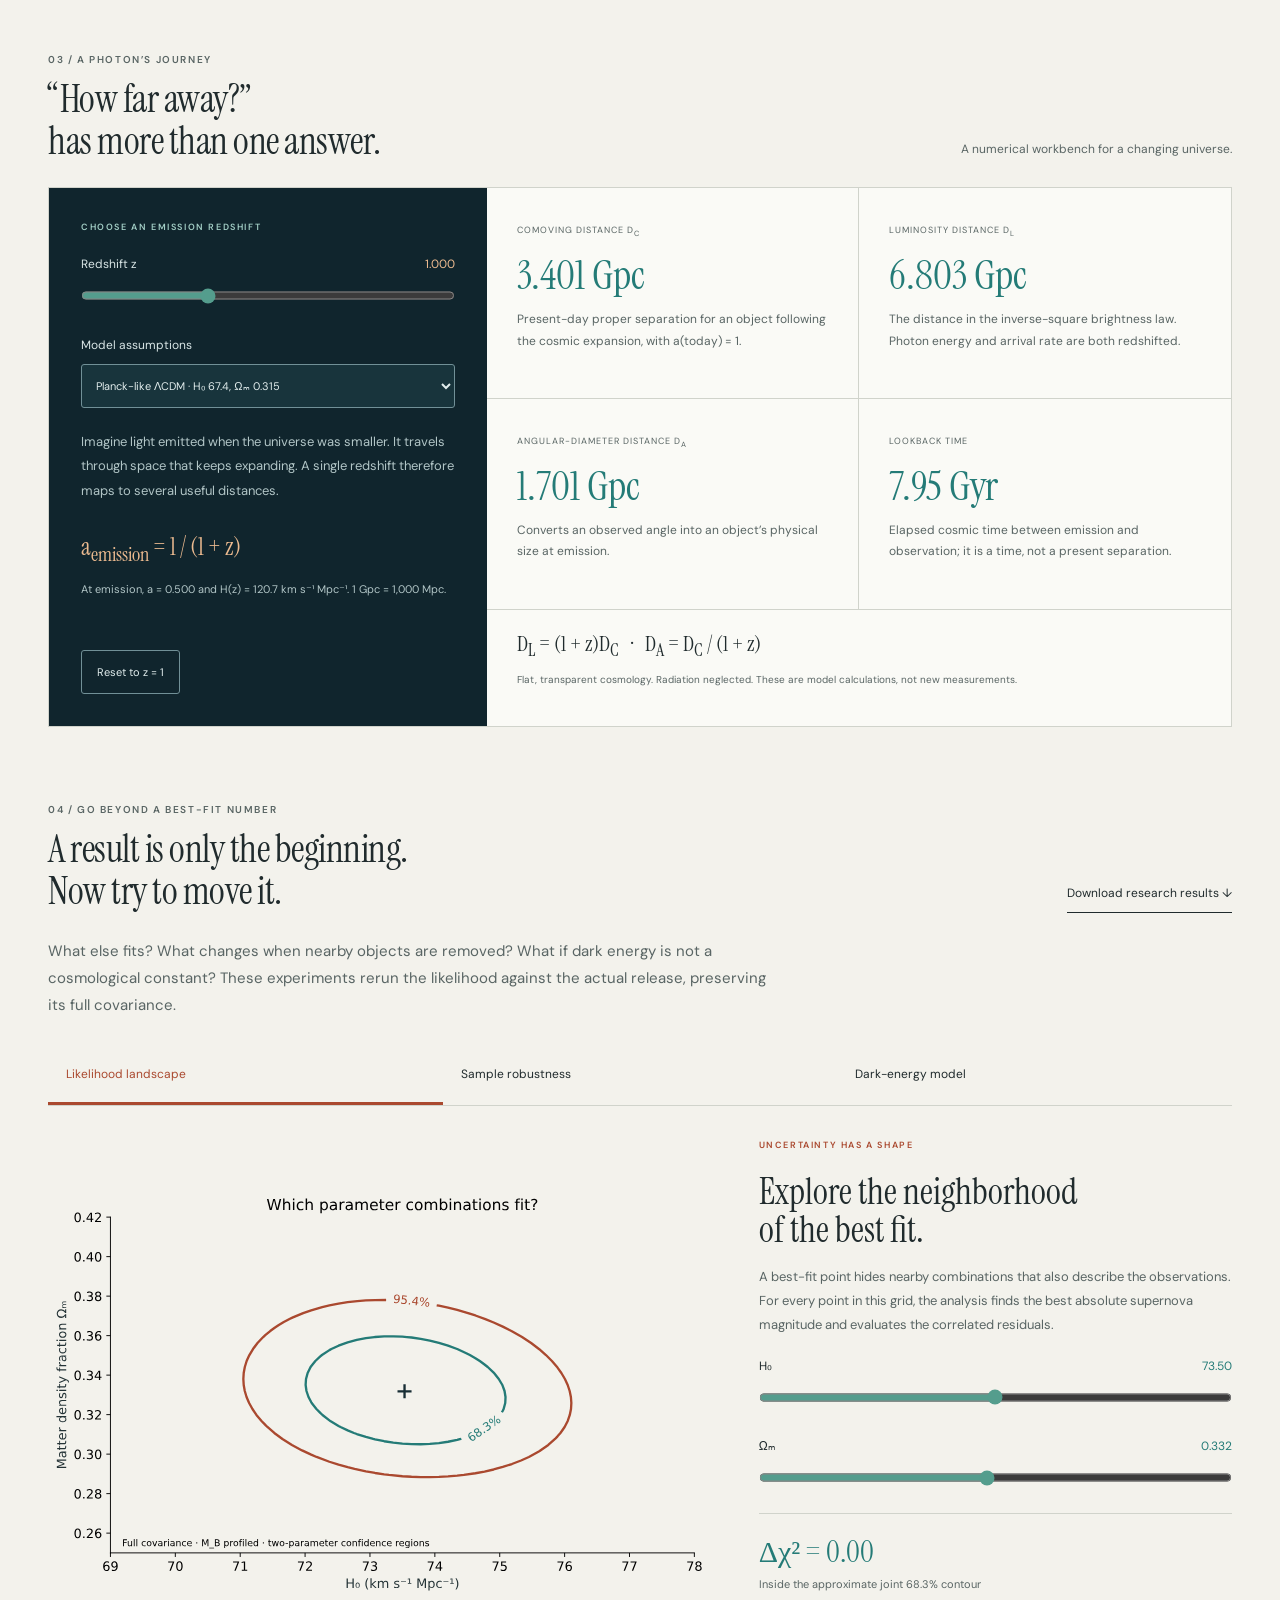
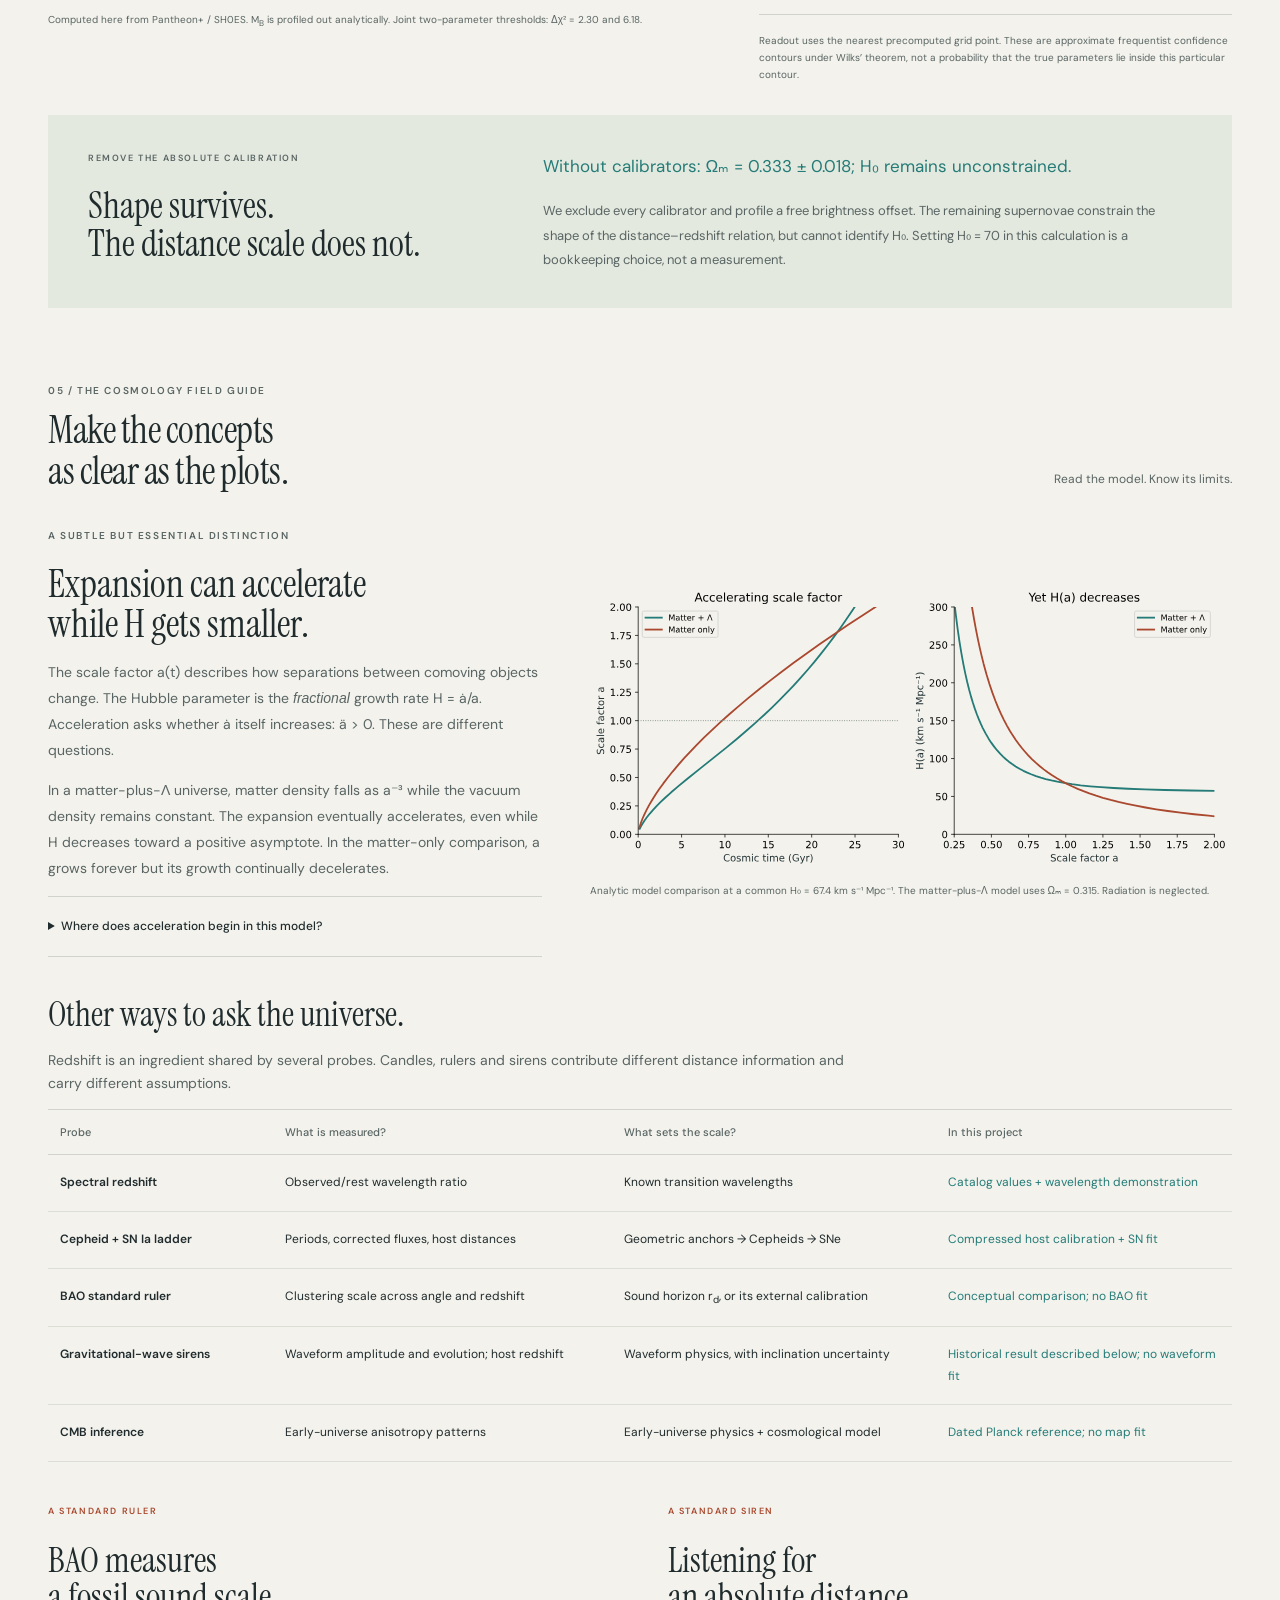
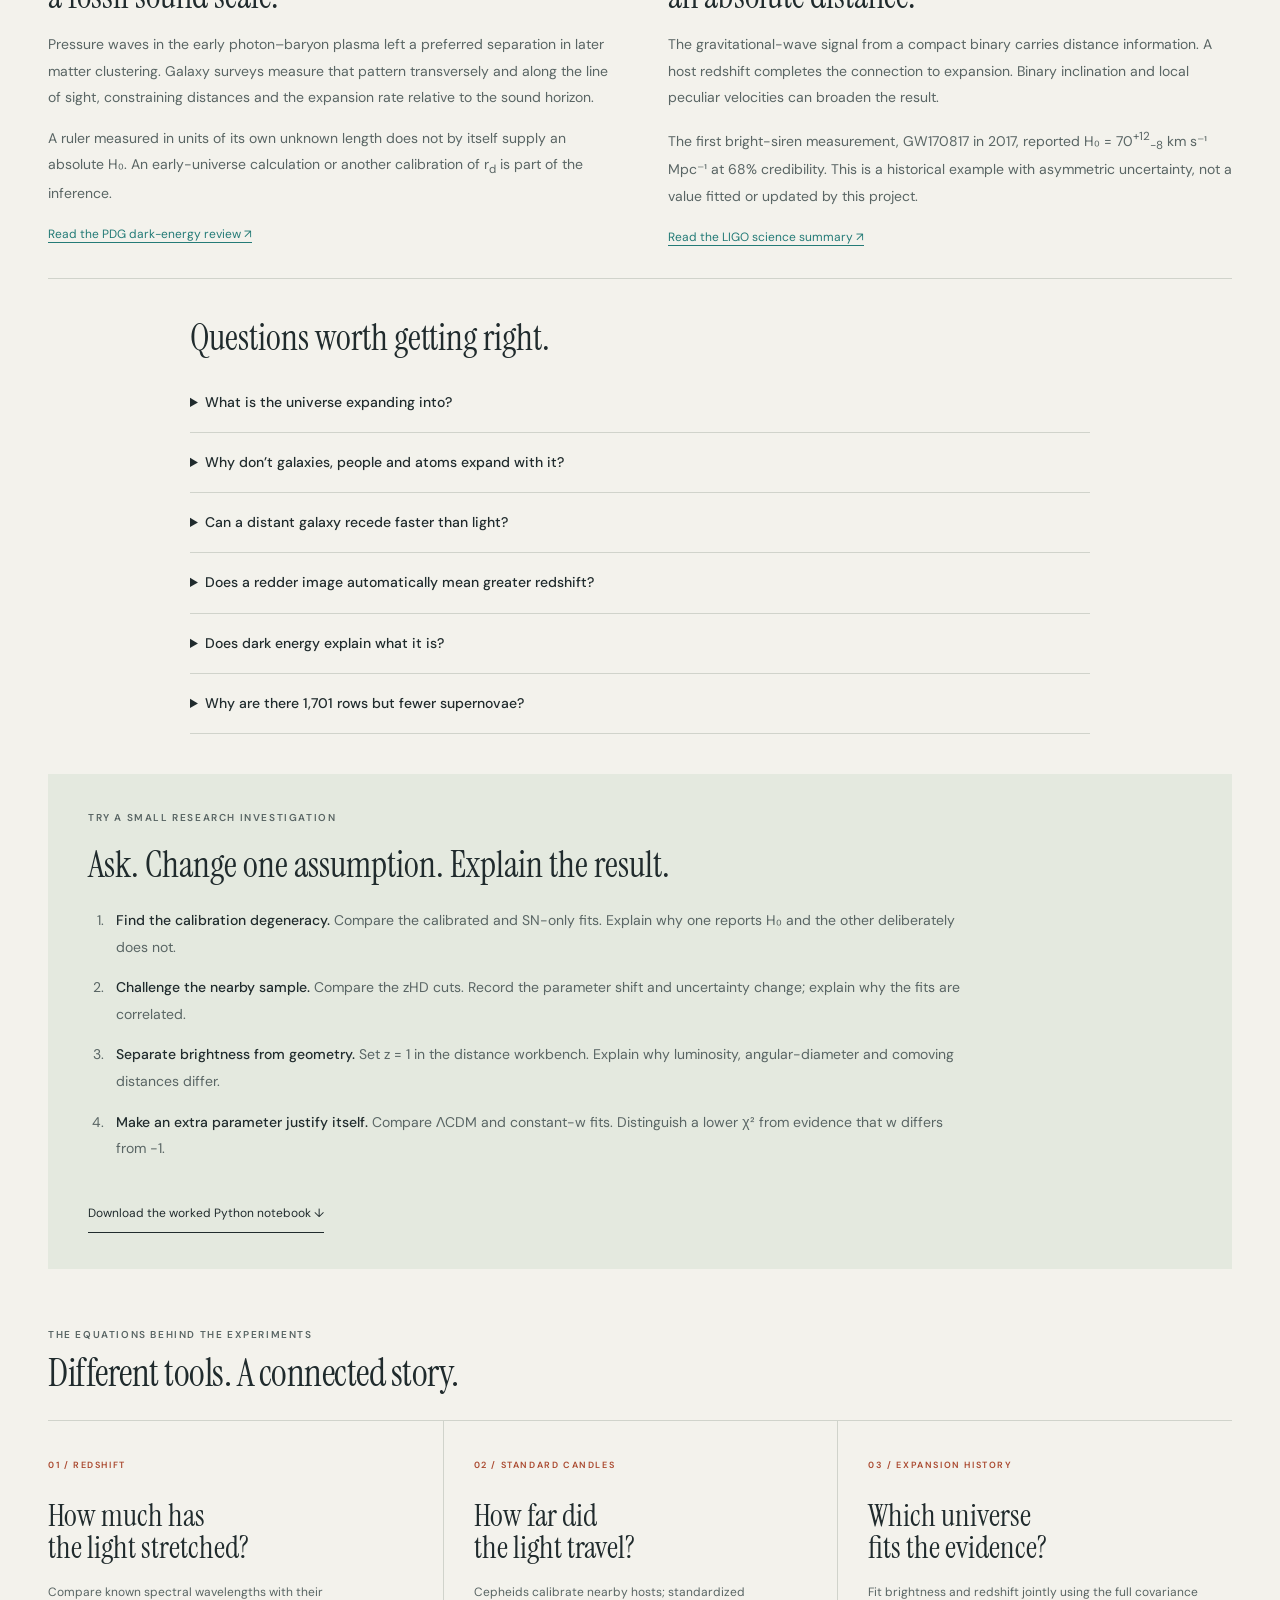
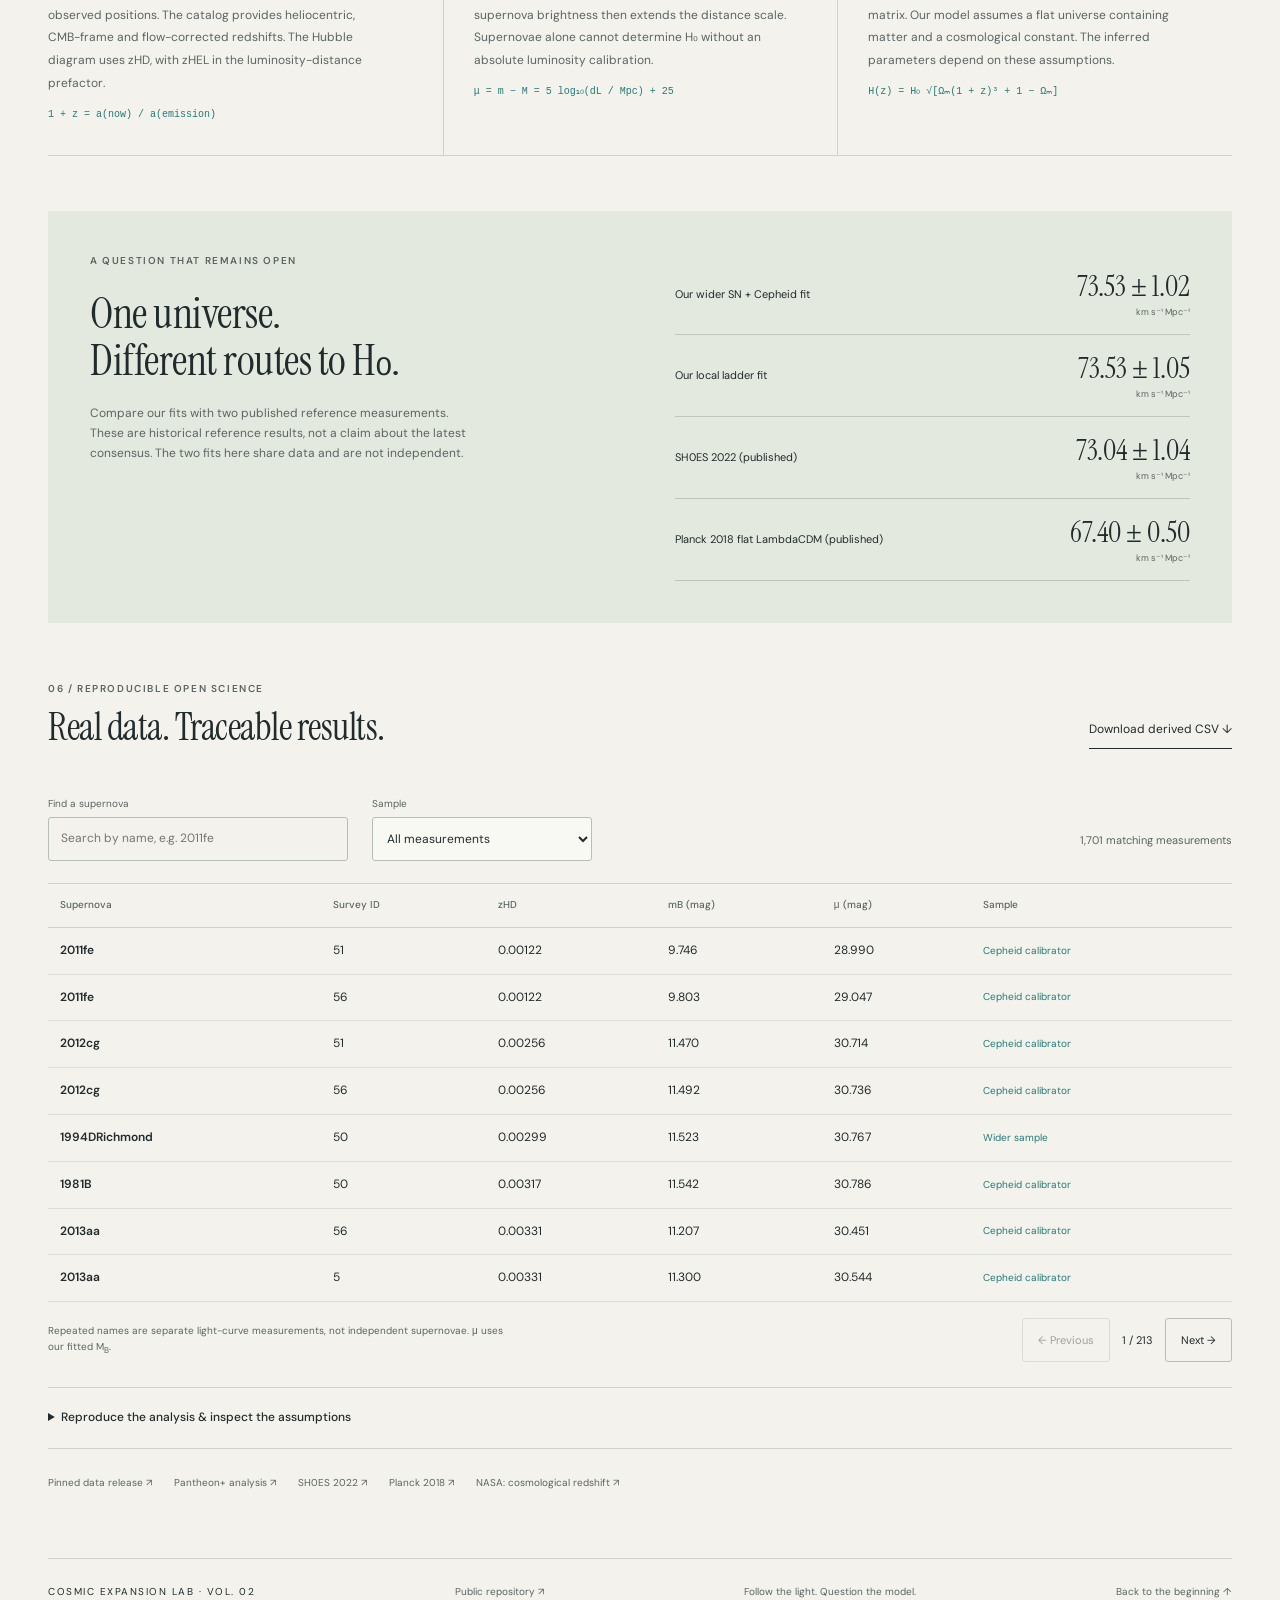
==== commit ed8526d8: "Add DESI survey-scale inventory and full Cosmicflows-4 distance explorer" ====
--- a/web/index.html
+++ b/web/index.html
@@ -11,7 +11,7 @@
 <header><a class="brand" href="#"><svg viewBox="0 0 40 40" aria-hidden="true"><circle cx="20" cy="20" r="4"/><ellipse cx="20" cy="20" rx="18" ry="8" fill="none" stroke="currentColor"/><ellipse cx="20" cy="20" rx="8" ry="18" fill="none" stroke="currentColor" transform="rotate(35 20 20)"/></svg><span>COSMIC<span class="brand-sub">EXPANSION LAB</span></span></a><nav aria-label="Main navigation"><a href="#laboratory">The laboratory</a><a href="#methods">The science</a><a href="#catalog">Data & sources <span aria-hidden="true">↗</span></a></nav><span class="edition">OPEN DATA / OPEN QUESTIONS / VOL. 02</span></header>
 <main>
 <section class="intro intro-v2"><div><p class="eyebrow"><span class="dot"></span> A FIELD GUIDE TO THE EXPANDING UNIVERSE</p><h1>The universe<br>won’t sit <em>still.</em></h1><p class="hero-deck">Read the light. Measure the distance.<br>Explore the evidence for cosmic expansion.</p><a class="text-link" href="#laboratory">Start exploring <span aria-hidden="true">↓</span></a></div><figure class="intro-observation"><img src="assets/cosmic-field.jpg" alt="Hubble observation of CLASS B1608+656: a field of galaxies at different distances, with white and orange galaxies against black space." width="1280" height="1281" fetchpriority="high"><figcaption><span>AN ACTUAL CROSS-SECTION OF THE COSMOS</span><a href="https://esahubble.org/images/heic1408a/">CLASS B1608+656 · NASA, ESA ↗</a></figcaption></figure></section>
-<div class="attractor-callout"><div><p class="eyebrow">NEW / TELESCOPES, EVIDENCE & GRAVITY</p><h2>Explore the Great Attractor.</h2><p>Real Hubble, Webb, ESO and Chandra observations, an inferred-mass comparison, and a reproducible gravity simulation.</p></div><a class="text-link" href="great-attractor.html#observations">Explore observations & simulation <span aria-hidden="true">↗</span></a></div>
+<div class="attractor-callout"><div><p class="eyebrow">NEW / TELESCOPES, EVIDENCE & GRAVITY</p><h2>Explore the Great Attractor.</h2><p>Real Hubble, Webb, ESO and Chandra observations, an inferred-mass comparison, and a reproducible gravity simulation.</p><p><a class="text-link" href="catalogs.html">New: explore 14 million selected galaxy spectra and 55,877 distance records</a></p></div><a class="text-link" href="great-attractor.html#observations">Explore observations & simulation <span aria-hidden="true">↗</span></a></div>
 <nav class="chapter-nav" aria-label="Project chapters"><a href="#laboratory">01 / Experiment</a><a href="#observations">02 / Observe</a><a href="#distances">03 / Calculate</a><a href="#research">04 / Test the model</a><a href="#field-guide">05 / Understand</a><a href="#catalog">06 / Reproduce</a></nav>
 <div class="data-strip"><span><b id="count">1,701</b> light-curve measurements</span><span><b>3</b> connected measurement steps</span><span><b>Full covariance</b> Python fits</span><a href="https://github.com/PantheonPlusSH0ES/DataRelease" target="_blank" rel="noreferrer">PANTHEON+ × SH0ES <span aria-hidden="true">↗</span></a></div>
 <section id="laboratory" aria-labelledby="lab-title"><div class="section-heading"><div><p class="eyebrow">01 / THE LABORATORY</p><h2 id="lab-title">A universe you can experiment with.</h2></div><p>Change a parameter. Follow the evidence.</p></div>
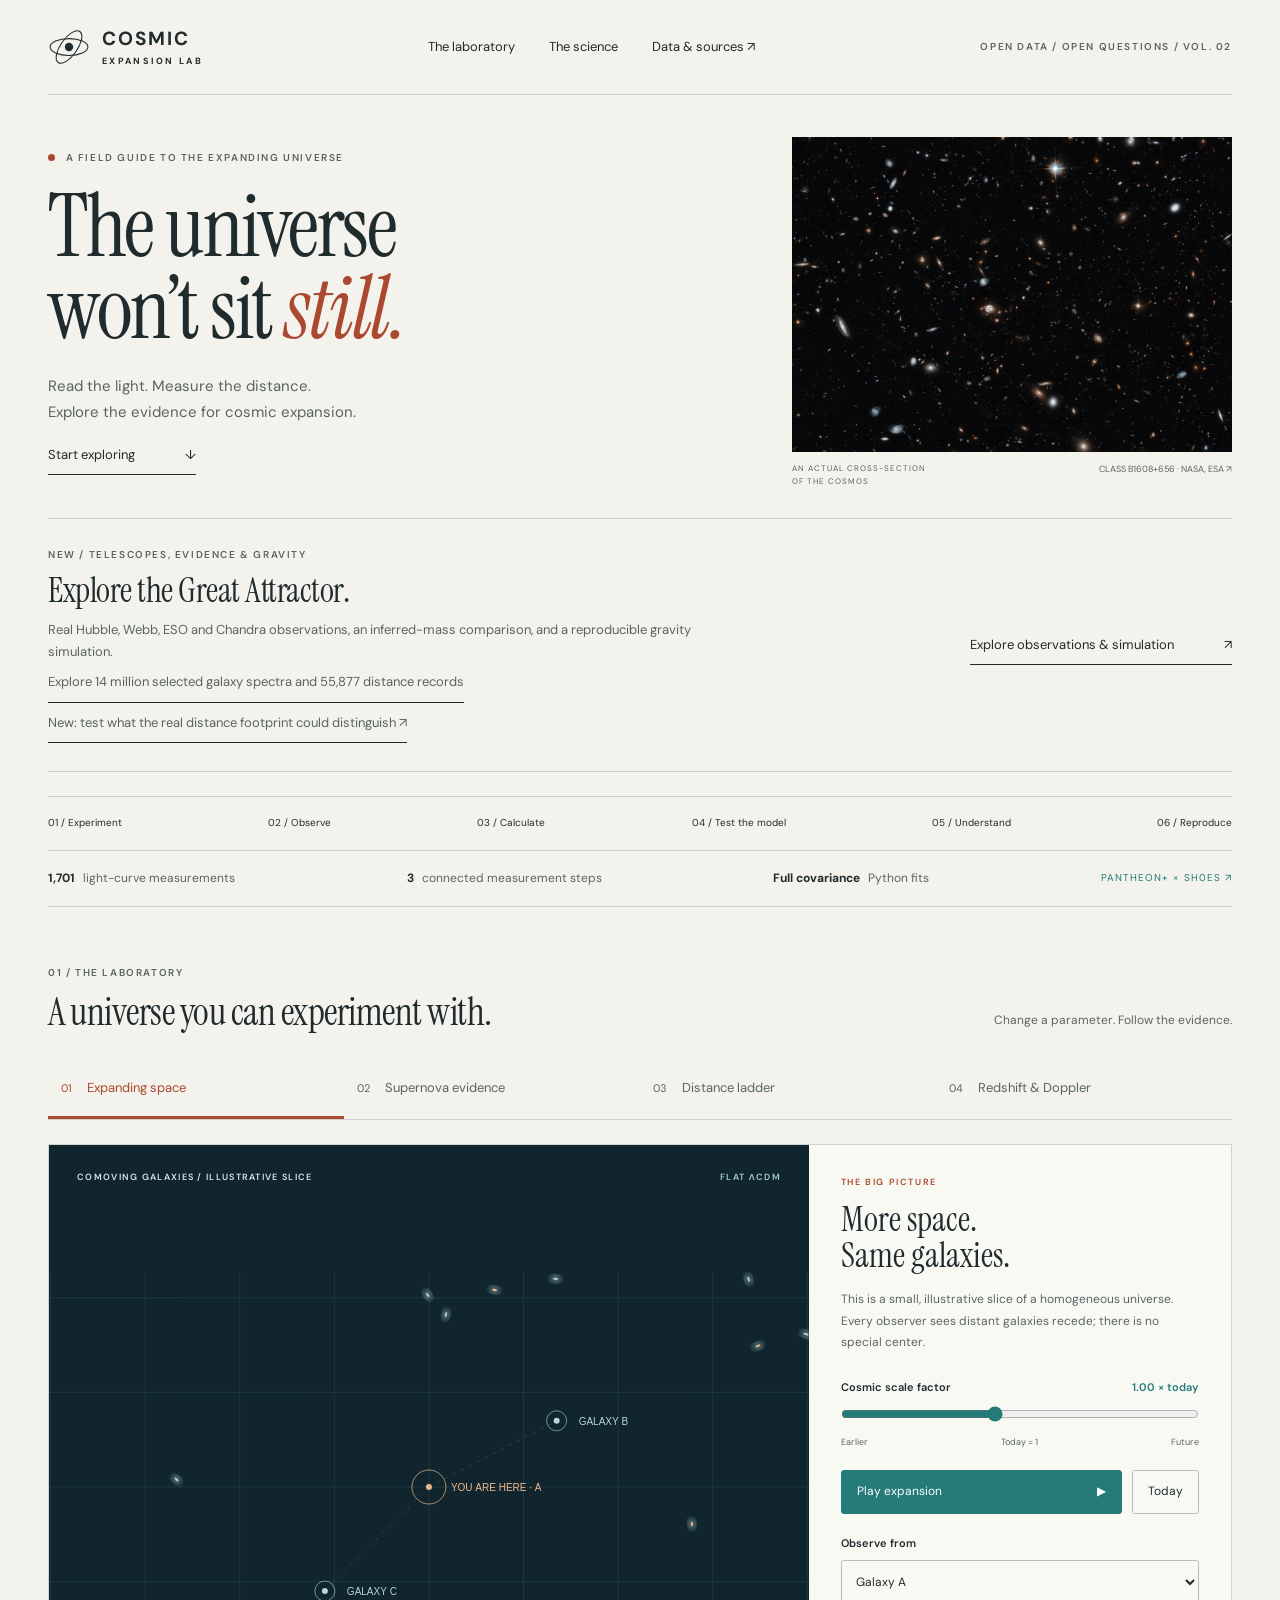
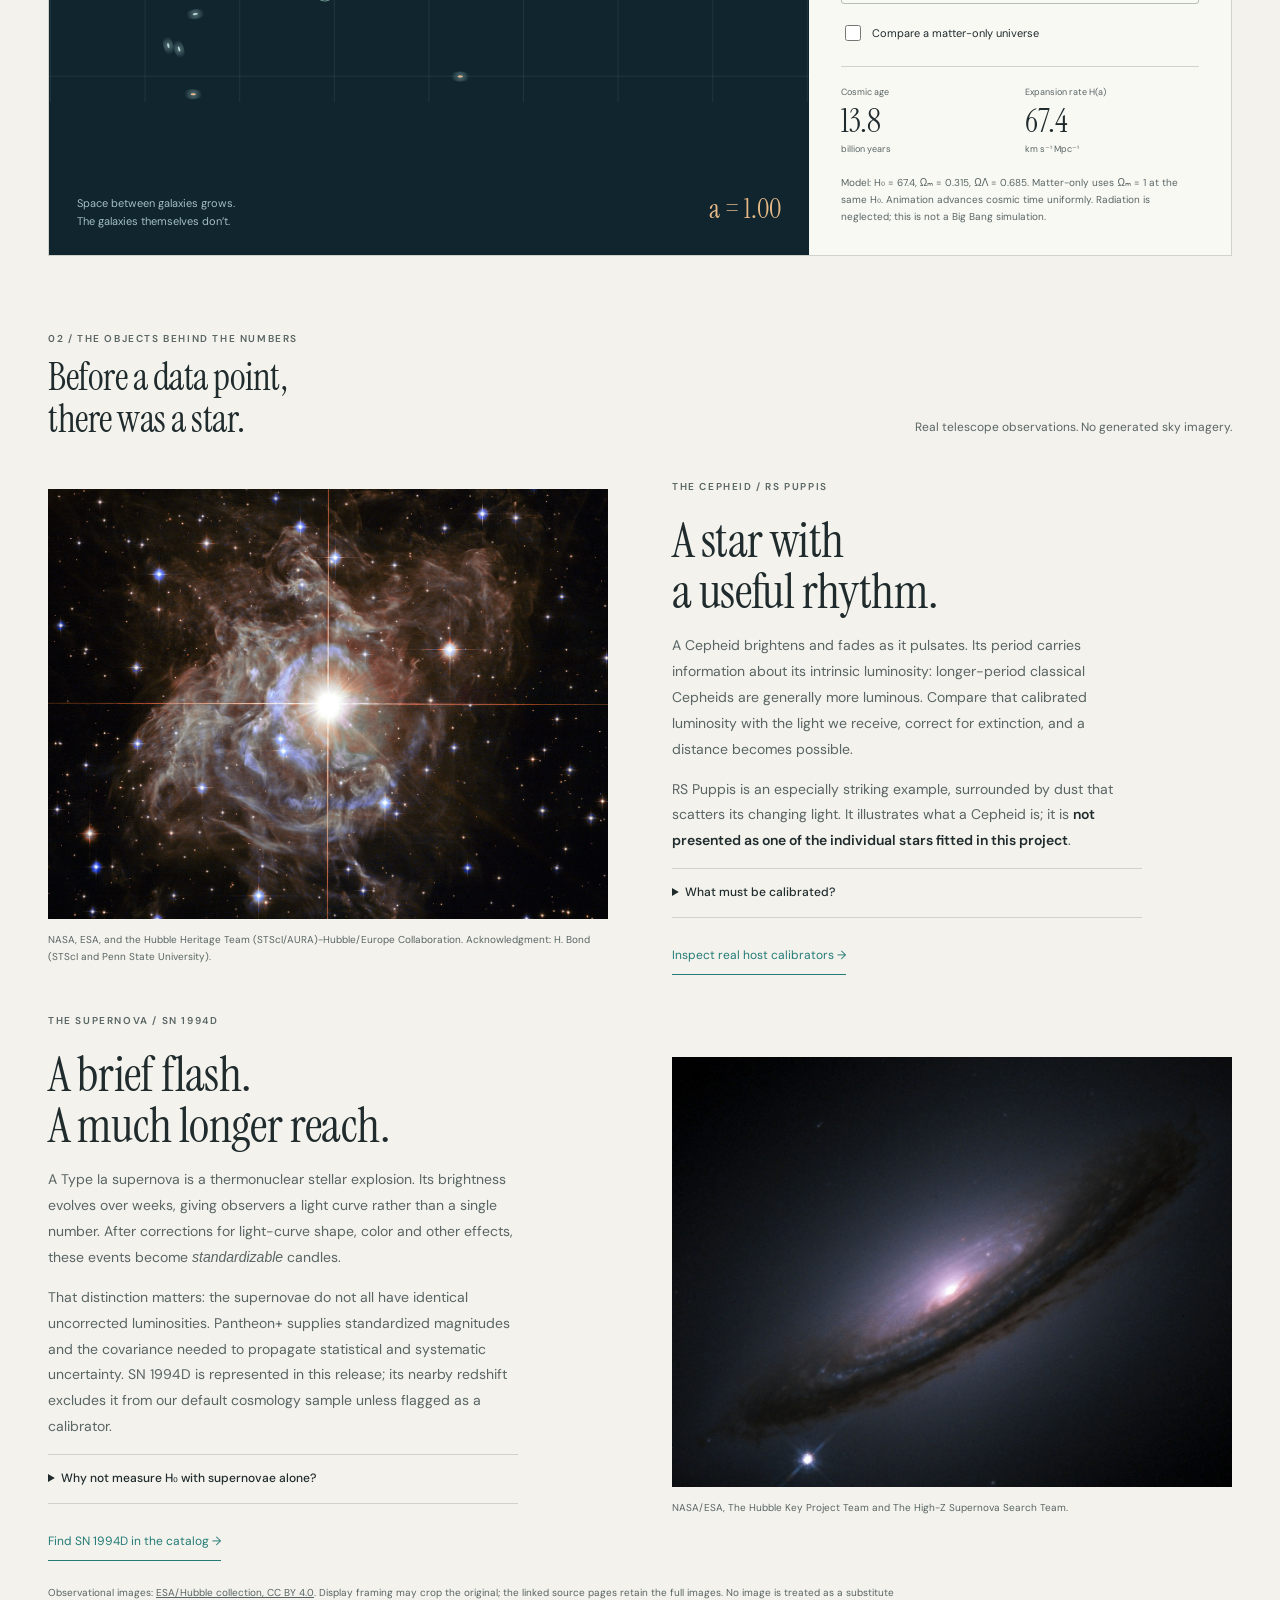
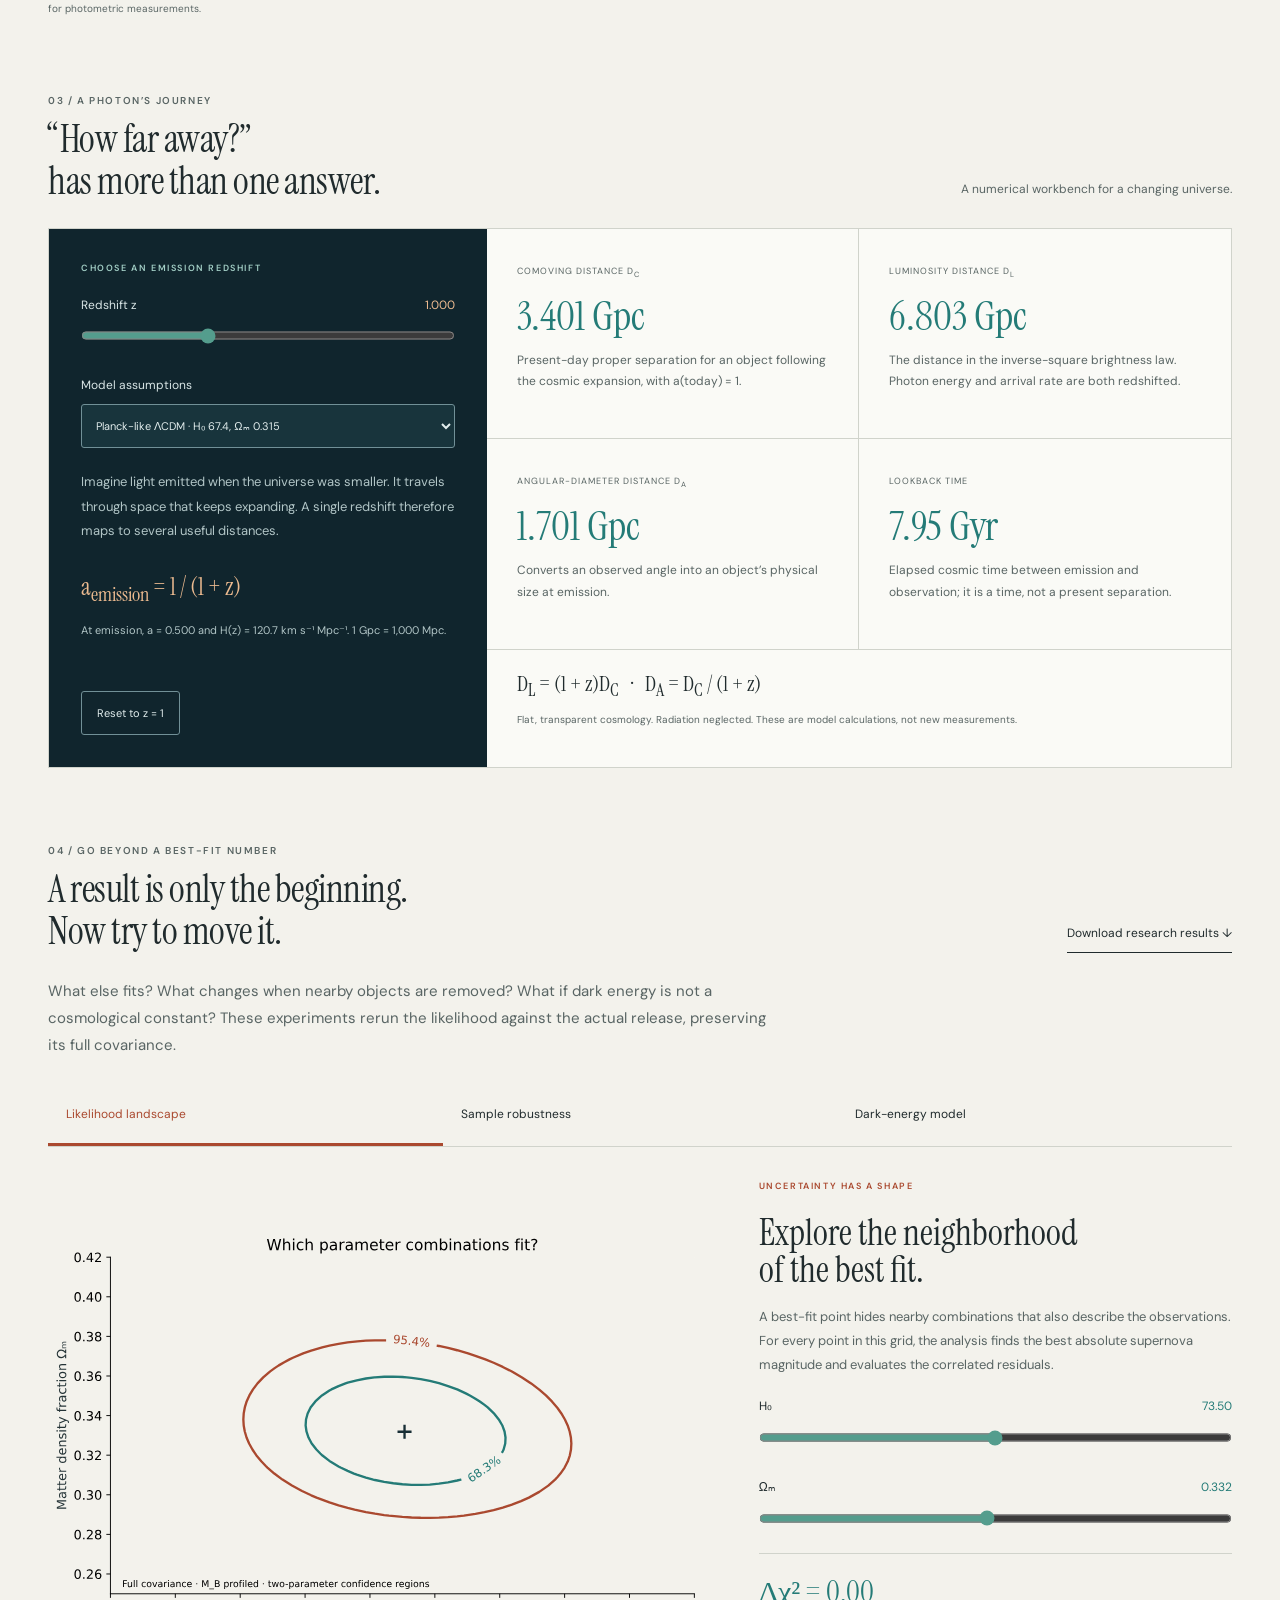
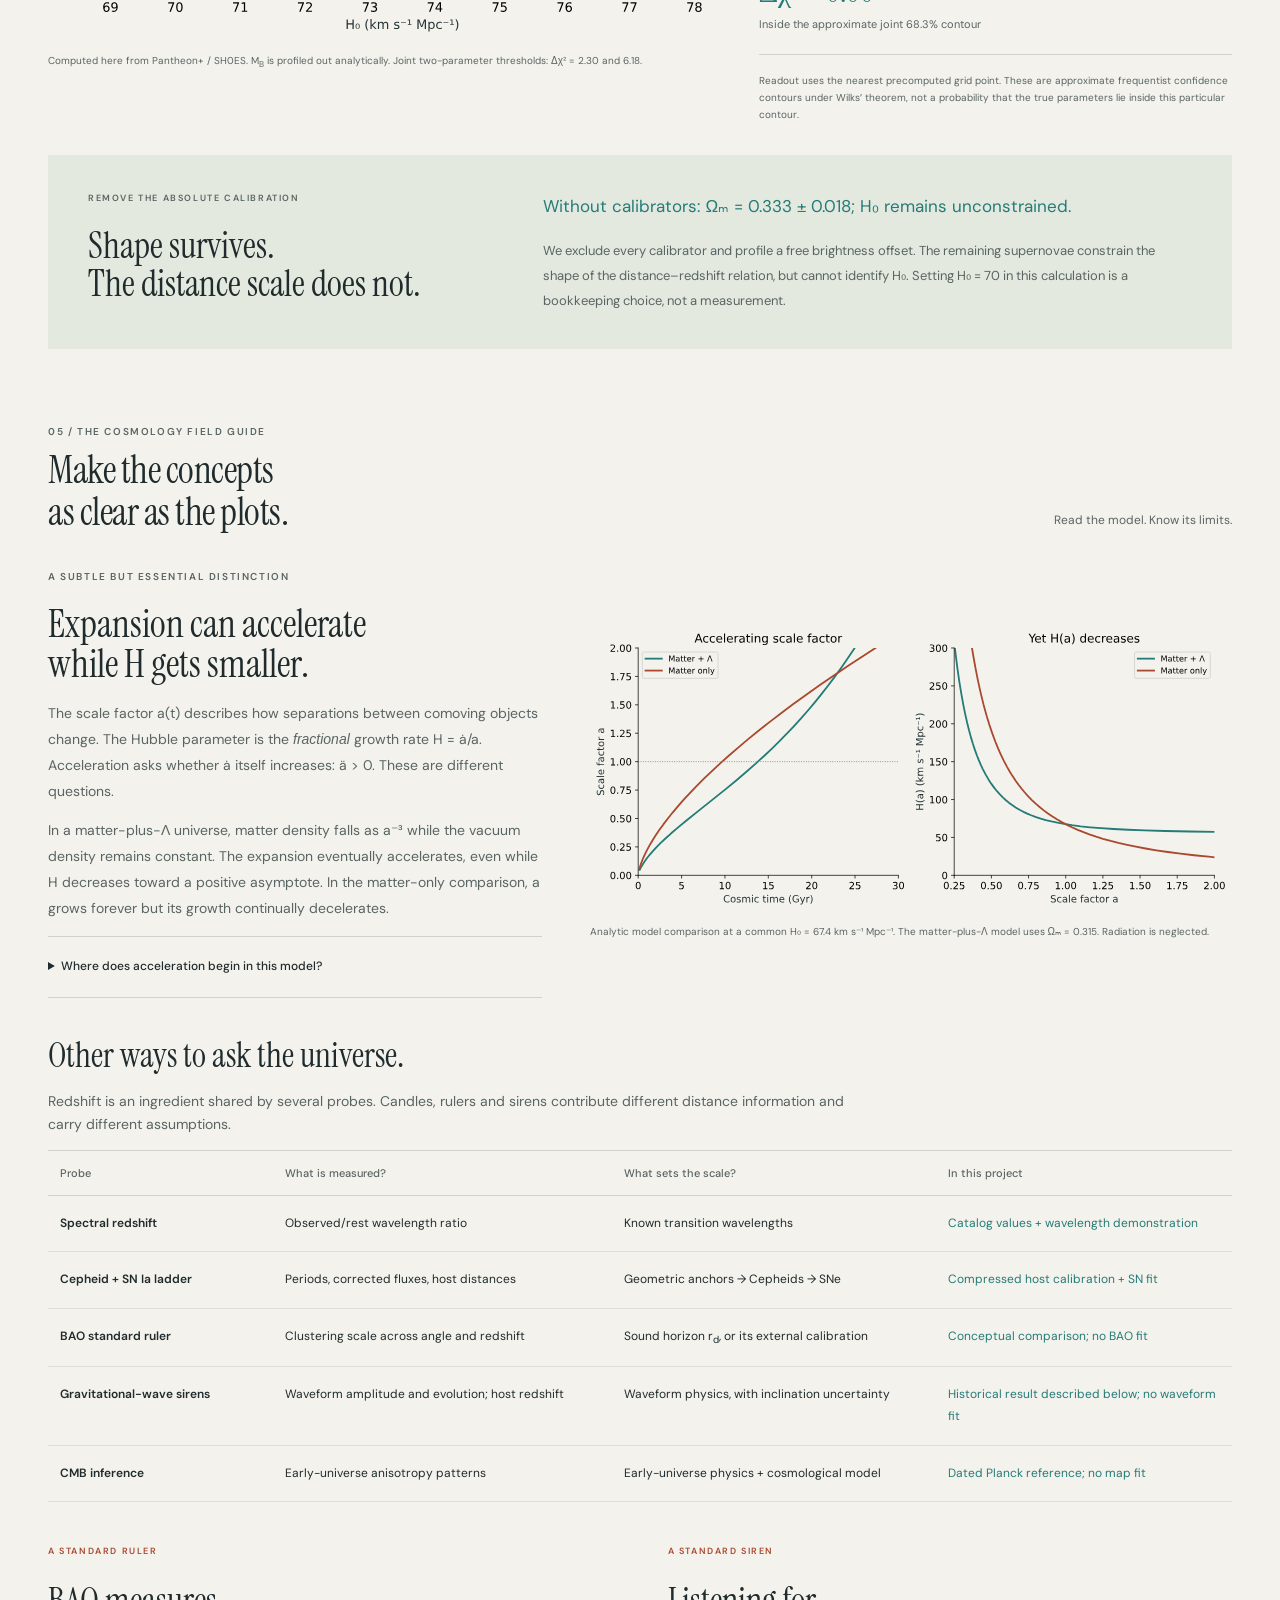
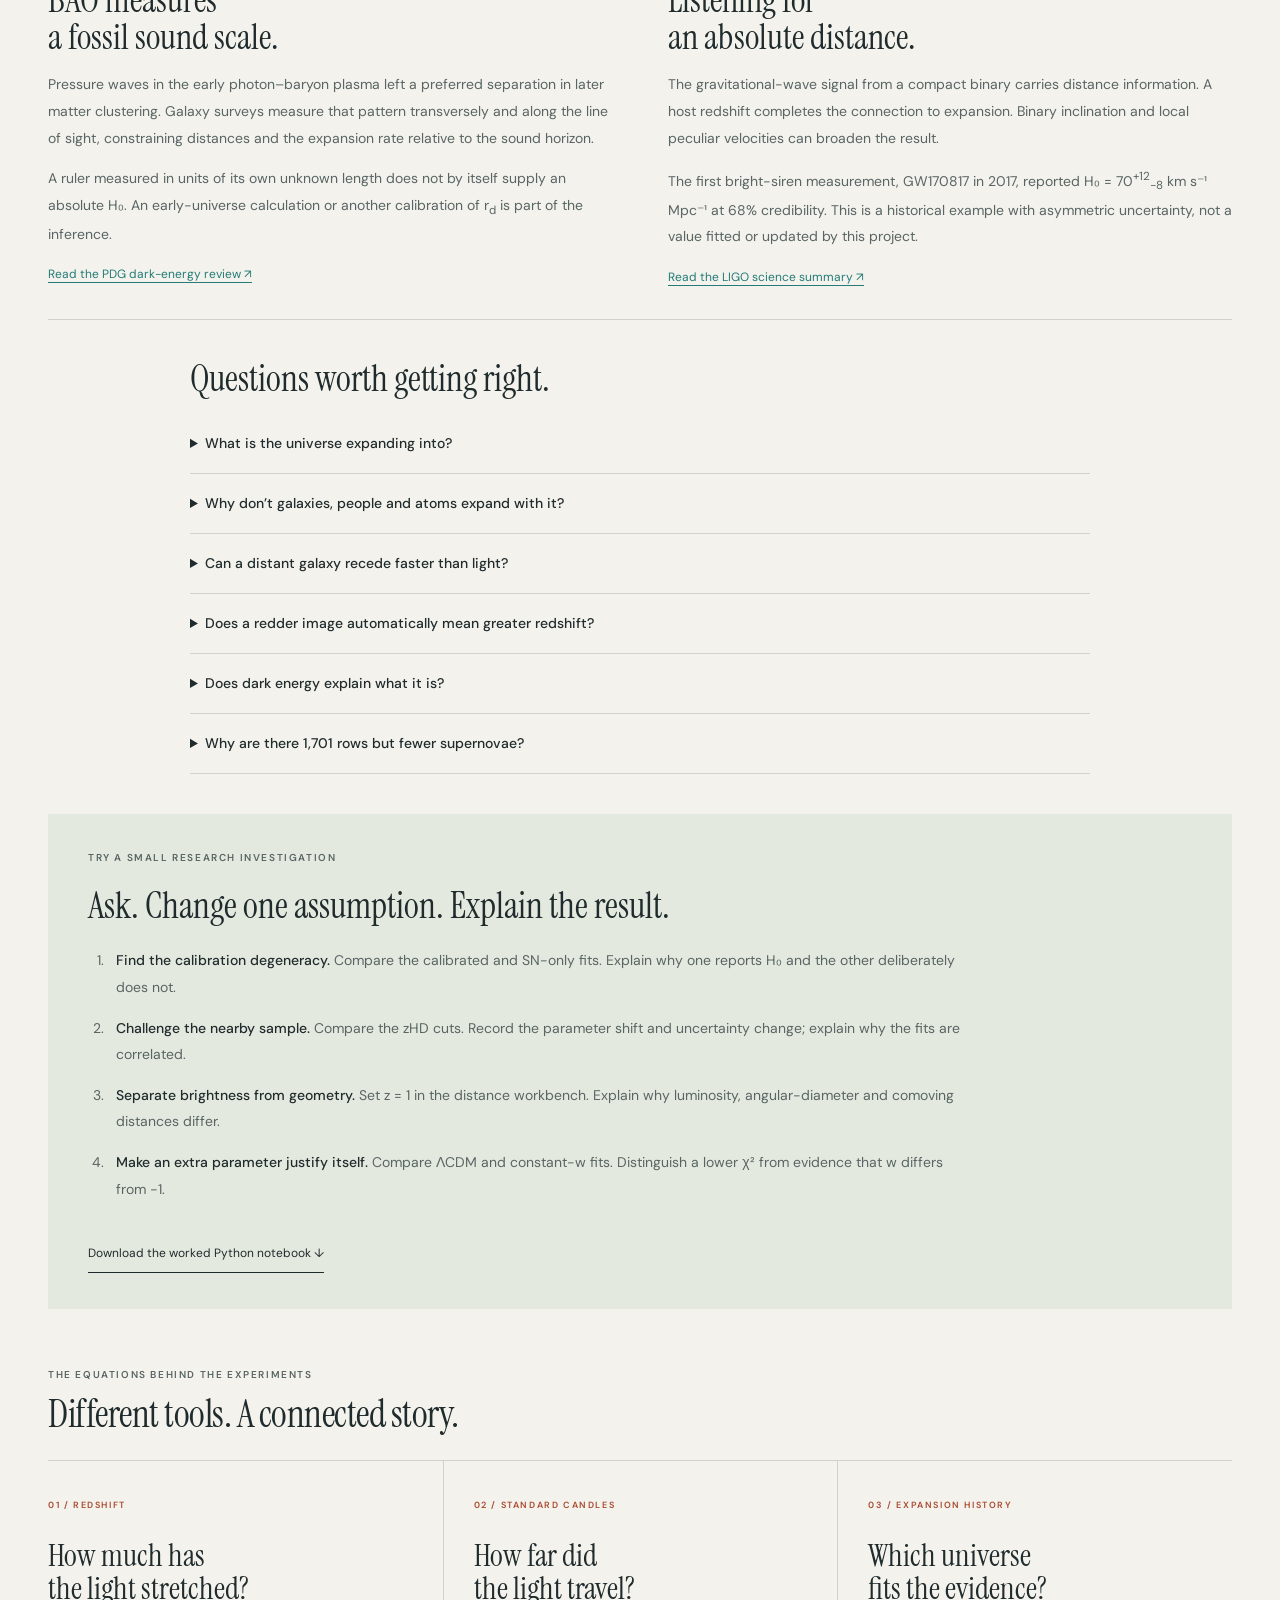
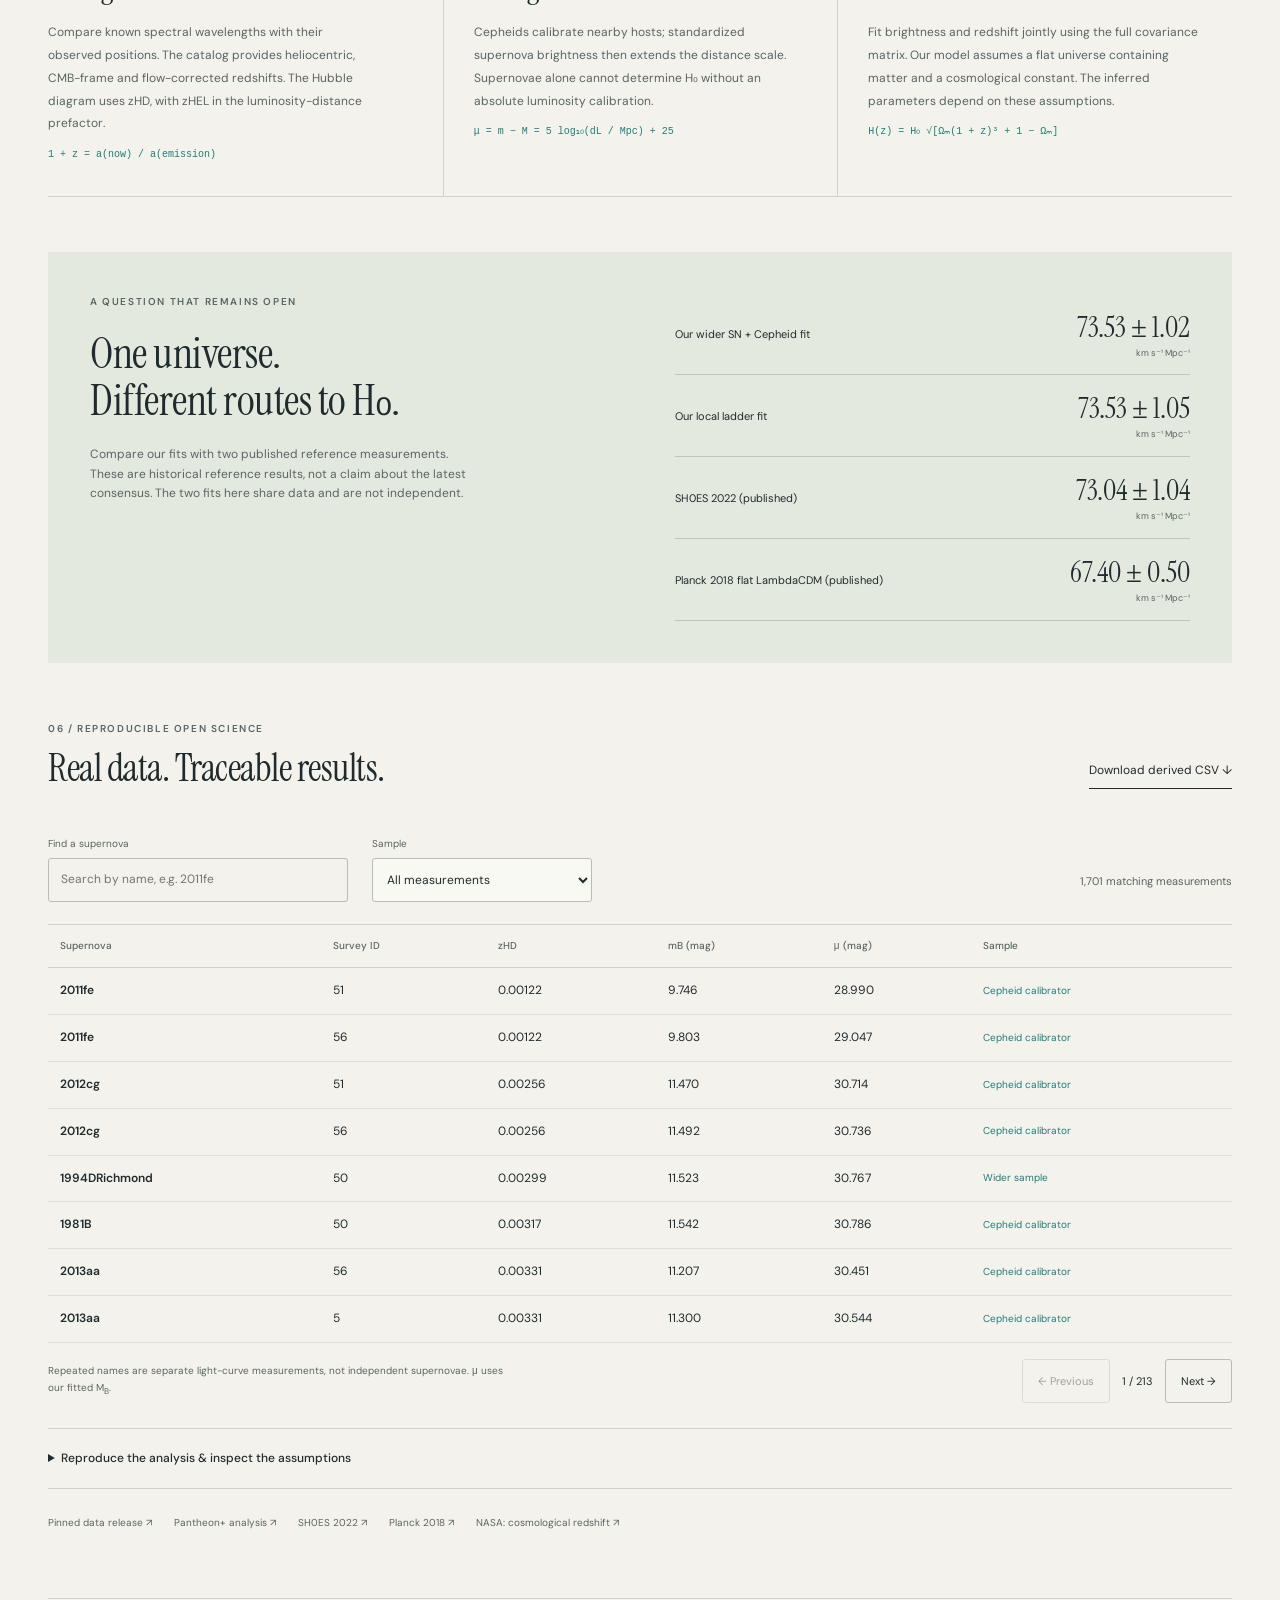
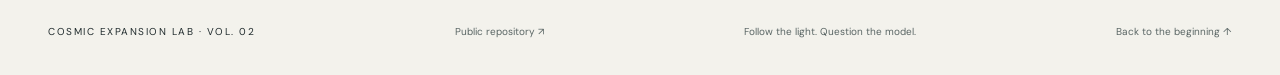
==== commit b42eaf4c: "Add conditional Great Attractor identifiability forecast" ====
--- a/web/index.html
+++ b/web/index.html
@@ -11,7 +11,7 @@
 <header><a class="brand" href="#"><svg viewBox="0 0 40 40" aria-hidden="true"><circle cx="20" cy="20" r="4"/><ellipse cx="20" cy="20" rx="18" ry="8" fill="none" stroke="currentColor"/><ellipse cx="20" cy="20" rx="8" ry="18" fill="none" stroke="currentColor" transform="rotate(35 20 20)"/></svg><span>COSMIC<span class="brand-sub">EXPANSION LAB</span></span></a><nav aria-label="Main navigation"><a href="#laboratory">The laboratory</a><a href="#methods">The science</a><a href="#catalog">Data & sources <span aria-hidden="true">↗</span></a></nav><span class="edition">OPEN DATA / OPEN QUESTIONS / VOL. 02</span></header>
 <main>
 <section class="intro intro-v2"><div><p class="eyebrow"><span class="dot"></span> A FIELD GUIDE TO THE EXPANDING UNIVERSE</p><h1>The universe<br>won’t sit <em>still.</em></h1><p class="hero-deck">Read the light. Measure the distance.<br>Explore the evidence for cosmic expansion.</p><a class="text-link" href="#laboratory">Start exploring <span aria-hidden="true">↓</span></a></div><figure class="intro-observation"><img src="assets/cosmic-field.jpg" alt="Hubble observation of CLASS B1608+656: a field of galaxies at different distances, with white and orange galaxies against black space." width="1280" height="1281" fetchpriority="high"><figcaption><span>AN ACTUAL CROSS-SECTION OF THE COSMOS</span><a href="https://esahubble.org/images/heic1408a/">CLASS B1608+656 · NASA, ESA ↗</a></figcaption></figure></section>
-<div class="attractor-callout"><div><p class="eyebrow">NEW / TELESCOPES, EVIDENCE & GRAVITY</p><h2>Explore the Great Attractor.</h2><p>Real Hubble, Webb, ESO and Chandra observations, an inferred-mass comparison, and a reproducible gravity simulation.</p><p><a class="text-link" href="catalogs.html">New: explore 14 million selected galaxy spectra and 55,877 distance records</a></p></div><a class="text-link" href="great-attractor.html#observations">Explore observations & simulation <span aria-hidden="true">↗</span></a></div>
+<div class="attractor-callout"><div><p class="eyebrow">NEW / TELESCOPES, EVIDENCE & GRAVITY</p><h2>Explore the Great Attractor.</h2><p>Real Hubble, Webb, ESO and Chandra observations, an inferred-mass comparison, and a reproducible gravity simulation.</p><p><a class="text-link" href="catalogs.html">Explore 14 million selected galaxy spectra and 55,877 distance records</a></p><p><a class="text-link" href="forecast.html">New: test what the real distance footprint could distinguish ↗</a></p></div><a class="text-link" href="great-attractor.html#observations">Explore observations & simulation <span aria-hidden="true">↗</span></a></div>
 <nav class="chapter-nav" aria-label="Project chapters"><a href="#laboratory">01 / Experiment</a><a href="#observations">02 / Observe</a><a href="#distances">03 / Calculate</a><a href="#research">04 / Test the model</a><a href="#field-guide">05 / Understand</a><a href="#catalog">06 / Reproduce</a></nav>
 <div class="data-strip"><span><b id="count">1,701</b> light-curve measurements</span><span><b>3</b> connected measurement steps</span><span><b>Full covariance</b> Python fits</span><a href="https://github.com/PantheonPlusSH0ES/DataRelease" target="_blank" rel="noreferrer">PANTHEON+ × SH0ES <span aria-hidden="true">↗</span></a></div>
 <section id="laboratory" aria-labelledby="lab-title"><div class="section-heading"><div><p class="eyebrow">01 / THE LABORATORY</p><h2 id="lab-title">A universe you can experiment with.</h2></div><p>Change a parameter. Follow the evidence.</p></div>
